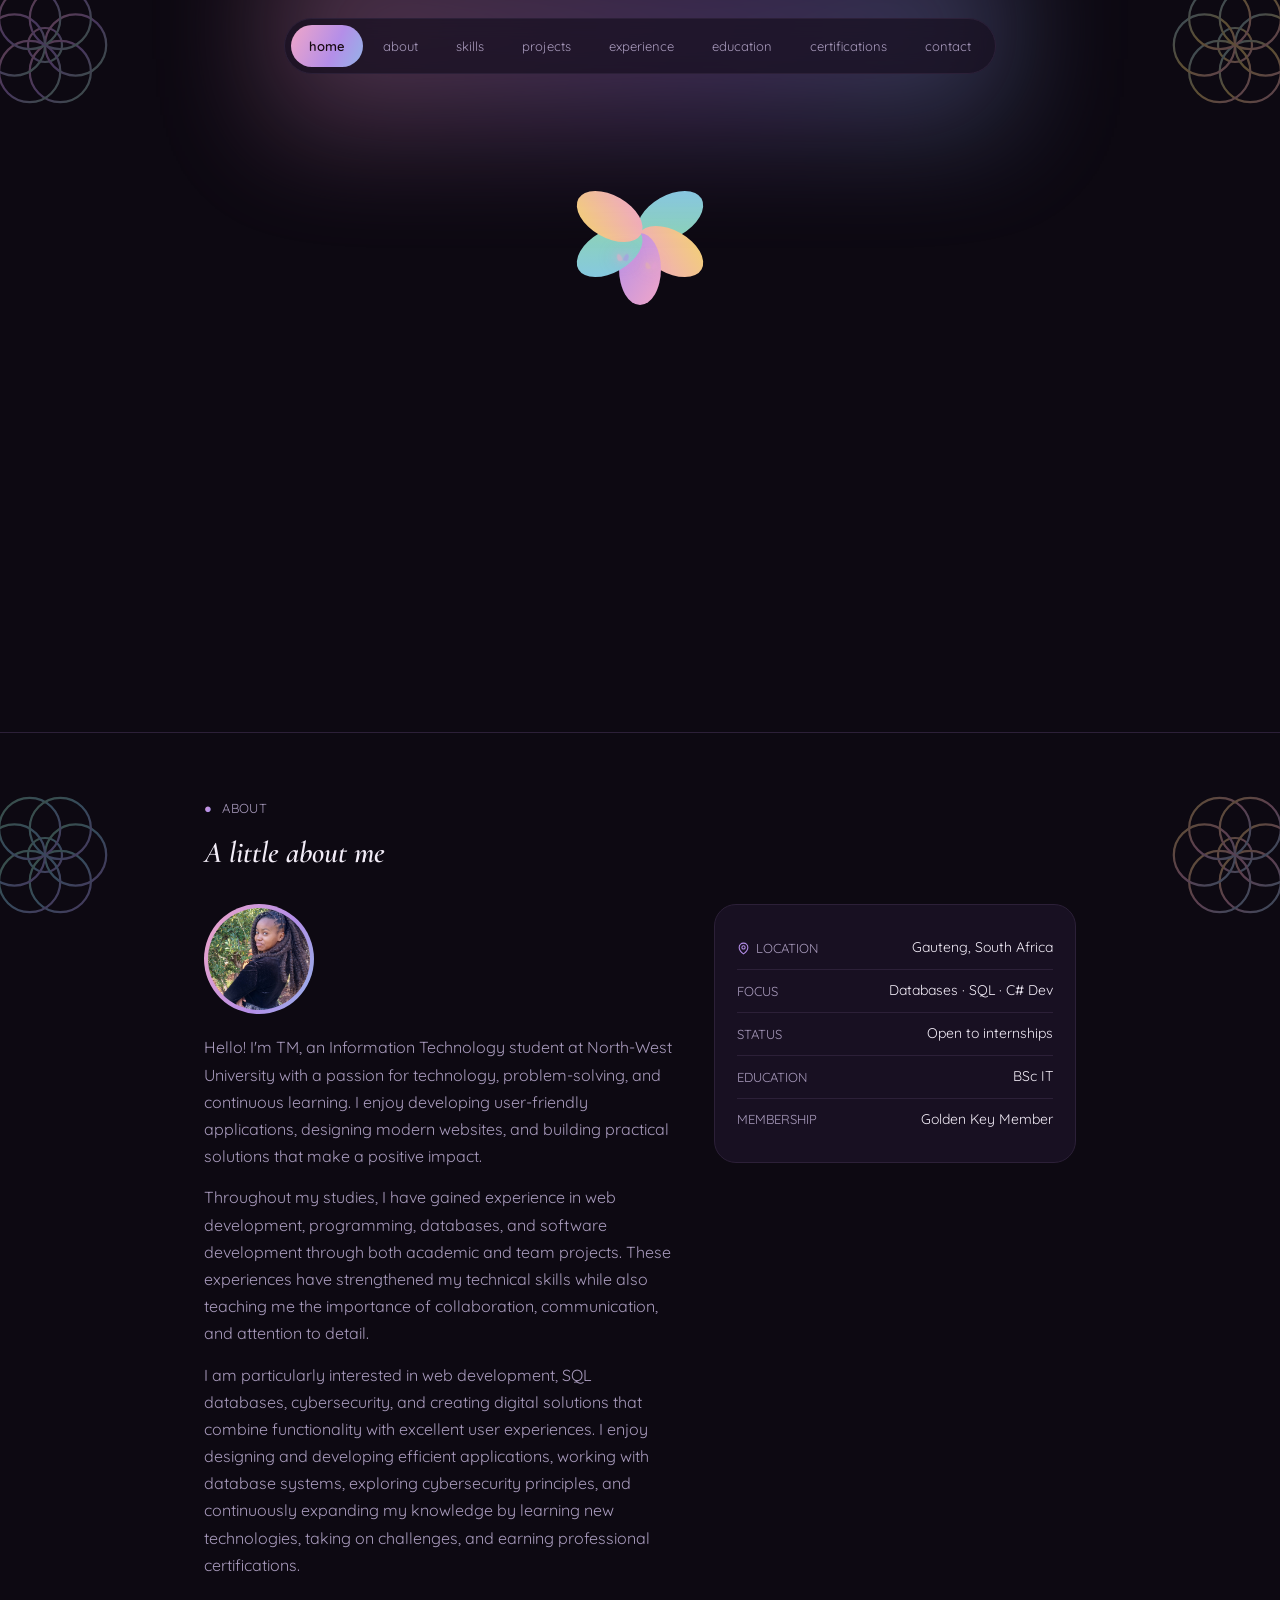
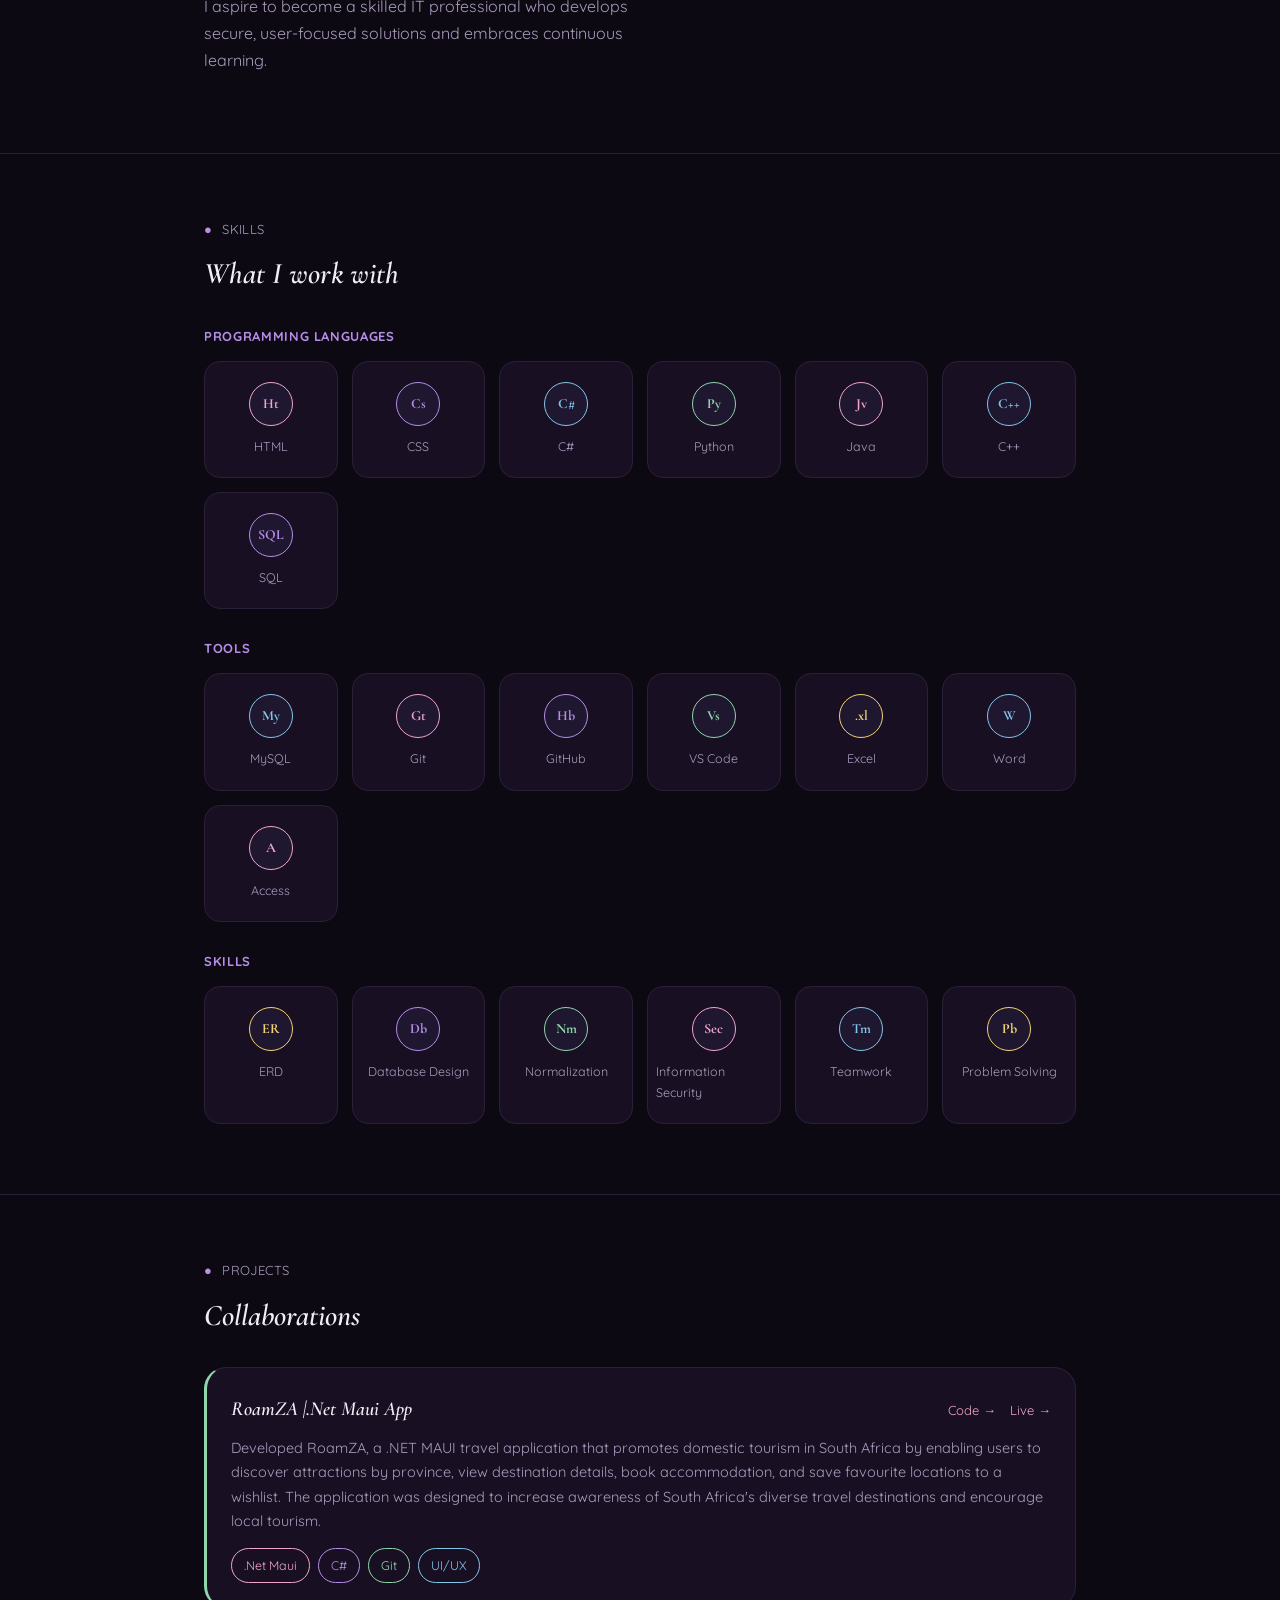
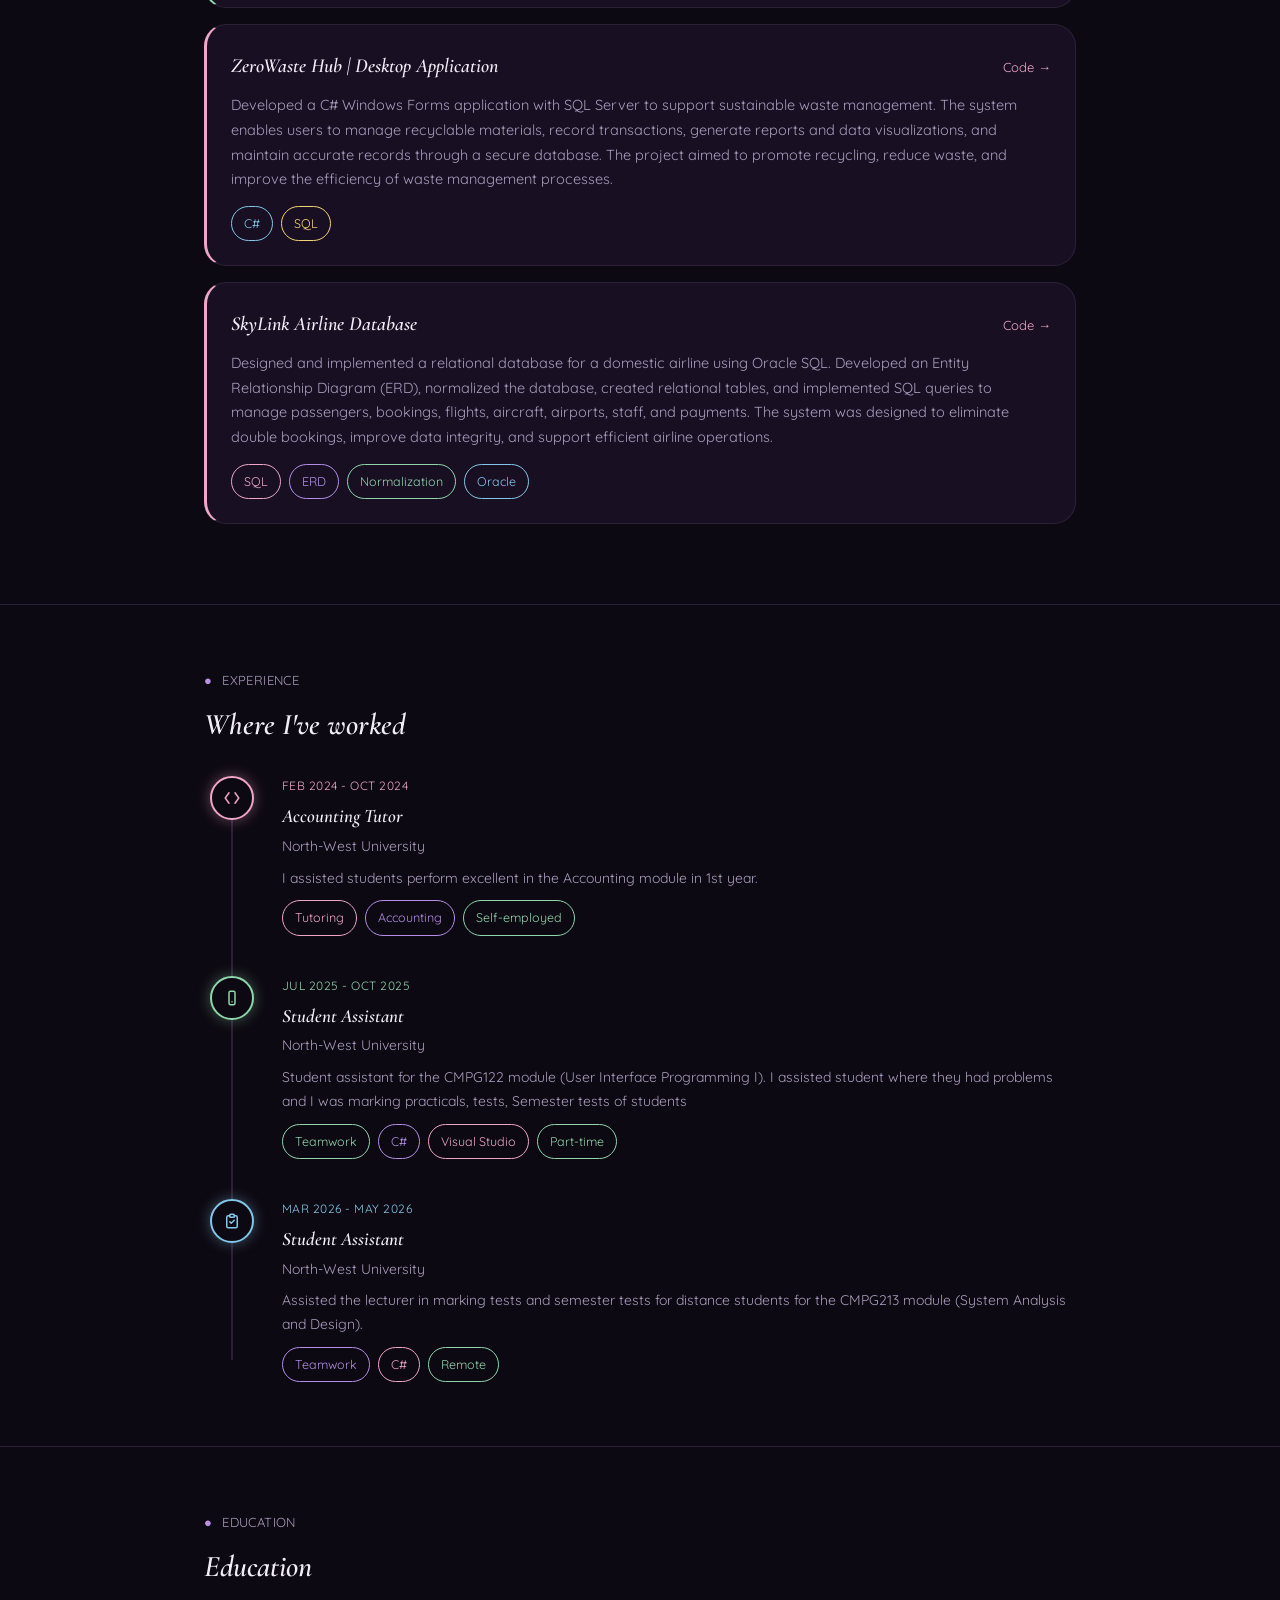
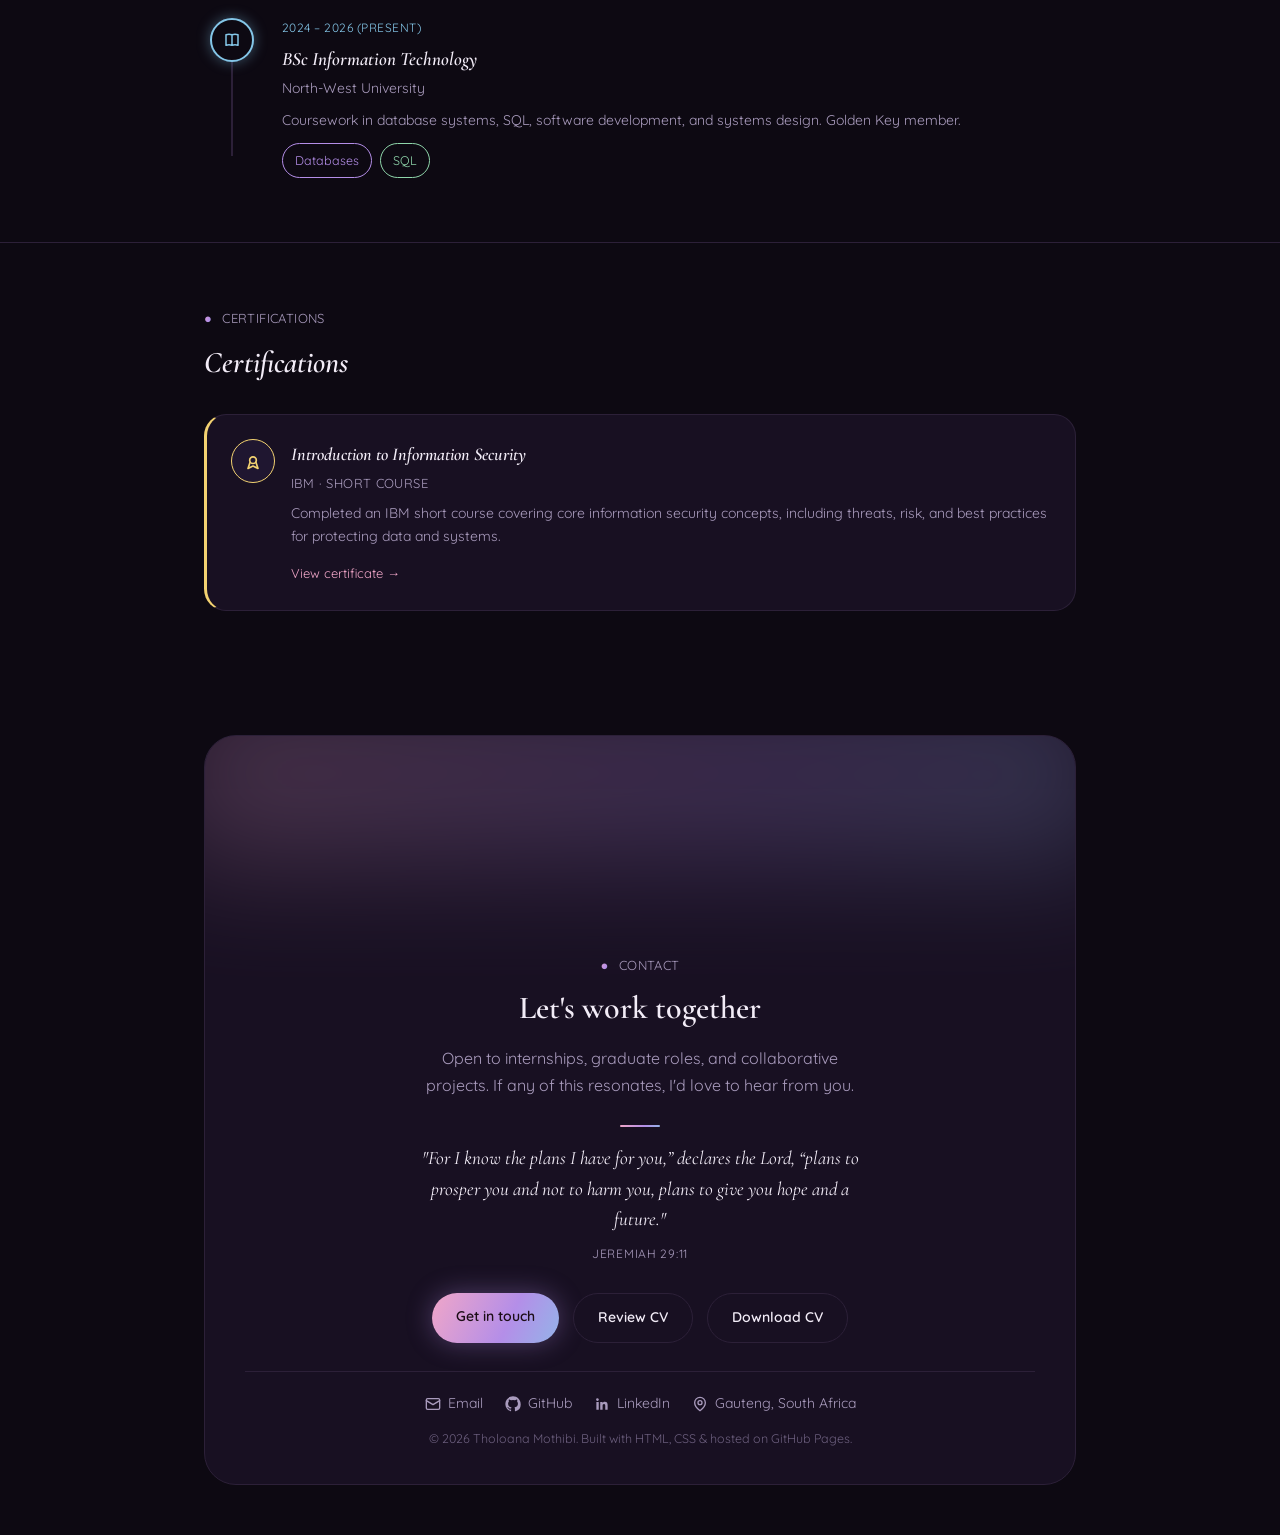
==== index.html @ 47129c96 "Update index.html" ====
<!DOCTYPE html>
<html lang="en">
<head>
<meta charset="UTF-8">
<meta name="viewport" content="width=device-width, initial-scale=1.0">
<title>Tholoana | Portfolio</title>
<meta name="description" content="Portfolio of an IT graduate with a creative, artistic touch — database systems, SQL, and software development.">
<link rel="preconnect" href="https://fonts.googleapis.com">
<link href="https://fonts.googleapis.com/css2?family=Cormorant+Garamond:ital,wght@0,500;0,600;1,500&family=Quicksand:wght@400;500;600;700&display=swap" rel="stylesheet">
<link rel="stylesheet" href="style.css">
</head>
<body>

<div id="intro-loader" aria-hidden="true">
  <div class="loader-flower" id="loader-flower">
    <div class="loader-glow"></div>
    <svg viewBox="0 0 160 160" width="260" height="260">
      <defs>
        <linearGradient id="petalGradL1" x1="0%" y1="0%" x2="100%" y2="100%"><stop offset="0%" stop-color="#f0a6c8"/><stop offset="100%" stop-color="#b48ee8"/></linearGradient>
        <linearGradient id="petalGradL2" x1="0%" y1="0%" x2="100%" y2="100%"><stop offset="0%" stop-color="#84c6e8"/><stop offset="100%" stop-color="#8fd6ab"/></linearGradient>
        <linearGradient id="petalGradL3" x1="0%" y1="0%" x2="100%" y2="100%"><stop offset="0%" stop-color="#f3d271"/><stop offset="100%" stop-color="#f0a6c8"/></linearGradient>
        <radialGradient id="centerGradL"><stop offset="0%" stop-color="#fff6e0"/><stop offset="100%" stop-color="#f3d271"/></radialGradient>
      </defs>
      <g class="petal loader-petal"><ellipse cx="80" cy="45" rx="21" ry="36" fill="url(#petalGradL1)"/></g>
      <g class="petal loader-petal" style="transform:rotate(60deg); transform-origin:80px 80px;"><ellipse cx="80" cy="45" rx="21" ry="36" fill="url(#petalGradL2)"/></g>
      <g class="petal loader-petal" style="transform:rotate(120deg); transform-origin:80px 80px;"><ellipse cx="80" cy="45" rx="21" ry="36" fill="url(#petalGradL3)"/></g>
      <g class="petal loader-petal" style="transform:rotate(180deg); transform-origin:80px 80px;"><ellipse cx="80" cy="45" rx="21" ry="36" fill="url(#petalGradL1)"/></g>
      <g class="petal loader-petal" style="transform:rotate(240deg); transform-origin:80px 80px;"><ellipse cx="80" cy="45" rx="21" ry="36" fill="url(#petalGradL2)"/></g>
      <g class="petal loader-petal" style="transform:rotate(300deg); transform-origin:80px 80px;"><ellipse cx="80" cy="45" rx="21" ry="36" fill="url(#petalGradL3)"/></g>
      <circle class="flower-center loader-center" cx="80" cy="80" r="17" fill="url(#centerGradL)"/>
    </svg>
  </div>
</div>

<div id="page-content">

<svg class="corner-flower tl" viewBox="0 0 100 100"><defs><linearGradient id="cf1" x1="0%" y1="0%" x2="100%" y2="100%"><stop offset="0%" stop-color="#f0a6c8"/><stop offset="50%" stop-color="#b48ee8"/><stop offset="100%" stop-color="#8fd6ab"/></linearGradient></defs><g fill="none" stroke="url(#cf1)" stroke-width="1.3"><circle cx="50" cy="50" r="10"/><circle cx="68" cy="50" r="18"/><circle cx="59" cy="65.6" r="18"/><circle cx="41" cy="65.6" r="18"/><circle cx="32" cy="50" r="18"/><circle cx="41" cy="34.4" r="18"/><circle cx="59" cy="34.4" r="18"/></g></svg>
<svg class="corner-flower tr" viewBox="0 0 100 100"><defs><linearGradient id="cf2" x1="0%" y1="0%" x2="100%" y2="100%"><stop offset="0%" stop-color="#84c6e8"/><stop offset="50%" stop-color="#f3d271"/><stop offset="100%" stop-color="#f0a6c8"/></linearGradient></defs><g fill="none" stroke="url(#cf2)" stroke-width="1.3"><circle cx="50" cy="50" r="10"/><circle cx="68" cy="50" r="18"/><circle cx="59" cy="65.6" r="18"/><circle cx="41" cy="65.6" r="18"/><circle cx="32" cy="50" r="18"/><circle cx="41" cy="34.4" r="18"/><circle cx="59" cy="34.4" r="18"/></g></svg>
<svg class="corner-flower bl" viewBox="0 0 100 100"><defs><linearGradient id="cf3" x1="0%" y1="0%" x2="100%" y2="100%"><stop offset="0%" stop-color="#8fd6ab"/><stop offset="50%" stop-color="#84c6e8"/><stop offset="100%" stop-color="#b48ee8"/></linearGradient></defs><g fill="none" stroke="url(#cf3)" stroke-width="1.3"><circle cx="50" cy="50" r="10"/><circle cx="68" cy="50" r="18"/><circle cx="59" cy="65.6" r="18"/><circle cx="41" cy="65.6" r="18"/><circle cx="32" cy="50" r="18"/><circle cx="41" cy="34.4" r="18"/><circle cx="59" cy="34.4" r="18"/></g></svg>
<svg class="corner-flower br" viewBox="0 0 100 100"><defs><linearGradient id="cf4" x1="0%" y1="0%" x2="100%" y2="100%"><stop offset="0%" stop-color="#f3d271"/><stop offset="50%" stop-color="#f0a6c8"/><stop offset="100%" stop-color="#84c6e8"/></linearGradient></defs><g fill="none" stroke="url(#cf4)" stroke-width="1.3"><circle cx="50" cy="50" r="10"/><circle cx="68" cy="50" r="18"/><circle cx="59" cy="65.6" r="18"/><circle cx="41" cy="65.6" r="18"/><circle cx="32" cy="50" r="18"/><circle cx="41" cy="34.4" r="18"/><circle cx="59" cy="34.4" r="18"/></g></svg>

<div class="nav-outer">
  <div class="wrap" style="position:relative;">
    <div class="nav-glow"></div>
    <nav>
      <div class="nav-pill">
        <a href="#home" class="nav-item" data-nav="home">home</a>
        <a href="#about" class="nav-item" data-nav="about">about</a>
        <a href="#skills" class="nav-item" data-nav="skills">skills</a>
        <a href="#projects" class="nav-item" data-nav="projects">projects</a>
        <a href="#experience" class="nav-item" data-nav="experience">experience</a>
        <a href="#education" class="nav-item" data-nav="education">education</a>
        <a href="#certifications" class="nav-item" data-nav="certifications">certifications</a>
        <a href="#contact" class="nav-item" data-nav="contact">contact</a>
      </div>
    </nav>
  </div>
</div>

<header class="hero" id="home">
  <div class="wrap">
    <div class="bloom-wrap" id="hero-flower">
      <div class="bloom-glow" id="hero-glow"></div>
      <svg viewBox="0 0 160 160" width="160" height="160">
        <defs>
          <linearGradient id="petalGrad1" x1="0%" y1="0%" x2="100%" y2="100%"><stop offset="0%" stop-color="#f0a6c8"/><stop offset="100%" stop-color="#b48ee8"/></linearGradient>
          <linearGradient id="petalGrad2" x1="0%" y1="0%" x2="100%" y2="100%"><stop offset="0%" stop-color="#84c6e8"/><stop offset="100%" stop-color="#8fd6ab"/></linearGradient>
          <linearGradient id="petalGrad3" x1="0%" y1="0%" x2="100%" y2="100%"><stop offset="0%" stop-color="#f3d271"/><stop offset="100%" stop-color="#f0a6c8"/></linearGradient>
          <radialGradient id="centerGrad"><stop offset="0%" stop-color="#fff6e0"/><stop offset="100%" stop-color="#f3d271"/></radialGradient>
        </defs>
        <g class="petal hero-petal"><ellipse cx="80" cy="45" rx="21" ry="36" fill="url(#petalGrad1)"/></g>
        <g class="petal hero-petal" style="transform:rotate(60deg); transform-origin:80px 80px;"><ellipse cx="80" cy="45" rx="21" ry="36" fill="url(#petalGrad2)"/></g>
        <g class="petal hero-petal" style="transform:rotate(120deg); transform-origin:80px 80px;"><ellipse cx="80" cy="45" rx="21" ry="36" fill="url(#petalGrad3)"/></g>
        <g class="petal hero-petal" style="transform:rotate(180deg); transform-origin:80px 80px;"><ellipse cx="80" cy="45" rx="21" ry="36" fill="url(#petalGrad1)"/></g>
        <g class="petal hero-petal" style="transform:rotate(240deg); transform-origin:80px 80px;"><ellipse cx="80" cy="45" rx="21" ry="36" fill="url(#petalGrad2)"/></g>
        <g class="petal hero-petal" style="transform:rotate(300deg); transform-origin:80px 80px;"><ellipse cx="80" cy="45" rx="21" ry="36" fill="url(#petalGrad3)"/></g>
        <circle class="flower-center hero-center" cx="80" cy="80" r="17" fill="url(#centerGrad)"/>
      </svg>
    </div>
    <div class="hero-text" id="hero-text">
      <h1 class="name">Tholoana Mothibi</h1>
      <div class="role"><span id="typed-role"></span><span class="type-cursor">|</span></div>
      <p class="lede">I like building things that work cleanly underneath and feel good to use on top — from well-structured databases to interfaces people enjoy. Currently open to internships and collaborative projects.</p>
      <div class="cta-row">
        <a class="btn btn-primary" href="#projects">View projects</a>
        <a class="btn btn-ghost" href="/cv.pdf">Download CV</a>
        <a class="btn btn-ghost" href="#contact">Get in touch</a>
      </div>
    </div>
  </div>
</header>

<section id="about">
  <div class="wrap">
    <div class="section-eyebrow"><span class="iri-text">●</span> about</div>
    <h2 class="section-title">A little about me</h2>
    <div class="about-grid">
      <div>
        <div class="avatar-ring">
          <div class="avatar-inner">
            
            <img src="photos/Myphoto1.jpg" alt="Tholoana" width="80" height="80">
          </div>
        </div>
        <p>Hello! I'm TM, an Information Technology student at North-West University with a passion for technology, problem-solving, and continuous learning. I enjoy developing user-friendly applications, designing modern websites, and building practical solutions that make a positive impact.</p>
        <p>Throughout my studies, I have gained experience in web development, programming, databases, and software development through both academic and team projects. These experiences have strengthened my technical skills while also teaching me the importance of collaboration, communication, and attention to detail.</p>
        <p>I am particularly interested in web development, SQL databases, cybersecurity, and creating digital solutions that combine functionality with excellent user experiences. I enjoy designing and developing efficient applications, working with database systems, exploring cybersecurity principles, and continuously expanding my knowledge by learning new technologies, taking on challenges, and earning professional certifications.</p>
        <p>I aspire to become a skilled IT professional who develops secure, user-focused solutions and embraces continuous learning.</p>
      </div>
      <div class="facts">
        <div><span class="k"><svg class="fact-icon" viewBox="0 0 24 24" fill="none" stroke="currentColor" stroke-width="2" stroke-linecap="round" stroke-linejoin="round"><path d="M20 10c0 6-8 12-8 12s-8-6-8-12a8 8 0 0 1 16 0Z"/><circle cx="12" cy="10" r="3"/></svg>LOCATION</span><span>Gauteng, South Africa</span></div>
        <div><span class="k">FOCUS</span><span>Databases · SQL · C# Dev</span></div>
        <div><span class="k">STATUS</span><span>Open to internships</span></div>
        <div><span class="k">EDUCATION</span><span>BSc IT</span></div>
        <div><span class="k">MEMBERSHIP</span><span>Golden Key Member</span></div>
      </div>
    </div>
  </div>
</section>

<section id="skills">
  <div class="wrap">
    <div class="section-eyebrow"><span class="iri-text">●</span> skills</div>
    <h2 class="section-title">What I work with</h2>

    <h3 class="skills-subtitle">Programming Languages</h3>
    <div class="skills-grid">
      <div class="skill-chip"><div class="skill-icon c1">Ht</div><span>HTML</span></div>
      <div class="skill-chip"><div class="skill-icon c2">Cs</div><span>CSS</span></div>
      <div class="skill-chip"><div class="skill-icon c4">C#</div><span>C#</span></div>
      <div class="skill-chip"><div class="skill-icon c3">Py</div><span>Python</span></div>
      <div class="skill-chip"><div class="skill-icon c1">Jv</div><span>Java</span></div>
      <div class="skill-chip"><div class="skill-icon c4">C++</div><span>C++</span></div>
      <div class="skill-chip"><div class="skill-icon c2">SQL</div><span>SQL</span></div>
    </div>

    <h3 class="skills-subtitle">Tools</h3>
    <div class="skills-grid">
      <div class="skill-chip"><div class="skill-icon c4">My</div><span>MySQL</span></div>
      <div class="skill-chip"><div class="skill-icon c1">Gt</div><span>Git</span></div>
      <div class="skill-chip"><div class="skill-icon c2">Hb</div><span>GitHub</span></div>
      <div class="skill-chip"><div class="skill-icon c3">Vs</div><span>VS Code</span></div>
      <div class="skill-chip"><div class="skill-icon c5">.xl</div><span>Excel</span></div>
      <div class="skill-chip"><div class="skill-icon c4">W</div><span>Word</span></div>
      <div class="skill-chip"><div class="skill-icon c1">A</div><span>Access</span></div>
    </div>

    <h3 class="skills-subtitle">Skills</h3>
    <div class="skills-grid">
      <div class="skill-chip"><div class="skill-icon c5">ER</div><span>ERD</span></div>
      <div class="skill-chip"><div class="skill-icon c2">Db</div><span>Database Design</span></div>
      <div class="skill-chip"><div class="skill-icon c3">Nm</div><span>Normalization</span></div>
      <div class="skill-chip"><div class="skill-icon c1">Sec</div><span>Information Security</span></div>
      <div class="skill-chip"><div class="skill-icon c4">Tm</div><span>Teamwork</span></div>
      <div class="skill-chip"><div class="skill-icon c5">Pb</div><span>Problem Solving</span></div>
    </div>
  </div>
</section>

<section id="projects">
  <div class="wrap">
    <div class="section-eyebrow"><span class="iri-text">●</span> projects</div>
    <h2 class="section-title">Collaborations</h2>

    <div class="project">
      <div class="project-head">
        <h3>RoamZA |.Net Maui App</h3>
        <div class="project-links">
          <a href="https://github.com/Thullyy/roam-za-app" target="_blank">Code →</a>
          <a href="#" target="_blank">Live →</a>
        </div>
      </div>
      <p>Developed RoamZA, a .NET MAUI travel application that promotes domestic tourism in South Africa by enabling users to discover attractions by province, view destination details, book accommodation, and save favourite locations to a wishlist. The application was designed to increase awareness of South Africa's diverse travel destinations and encourage local tourism.</p>
      <div class="tag-row">
        <span class="tag c1">.Net Maui</span><span class="tag c2">C#</span><span class="tag c3">Git</span><span class="tag c4">UI/UX</span>
      </div>
    </div>

    <div class="project">
      <div class="project-head">
        <h3>ZeroWaste Hub | Desktop Application</h3>
        <div class="project-links">
          <a href="https://github.com/Thullyy/zero-waste-hub" target="_blank">Code →</a>
        </div>
      </div>
      <p>Developed a C# Windows Forms application with SQL Server to support sustainable waste management. The system enables users to manage recyclable materials, record transactions, generate reports and data visualizations, and maintain accurate records through a secure database. The project aimed to promote recycling, reduce waste, and improve the efficiency of waste management processes.</p>
      <div class="tag-row">
        <span class="tag c4">C#</span><span class="tag c5">SQL</span>
      </div>
    </div>

    <div class="project">
      <div class="project-head">
        <h3>SkyLink Airline Database</h3>
        <div class="project-links">
          <a href="https://github.com/Thullyy/skylink-airline" target="_blank">Code →</a>
        </div>
      </div>
      <p>Designed and implemented a relational database for a domestic airline using Oracle SQL. Developed an Entity Relationship Diagram (ERD), normalized the database, created relational tables, and implemented SQL queries to manage passengers, bookings, flights, aircraft, airports, staff, and payments. The system was designed to eliminate double bookings, improve data integrity, and support efficient airline operations.</p>
      <div class="tag-row">
        <span class="tag c1">SQL</span><span class="tag c2">ERD</span><span class="tag c3">Normalization</span><span class="tag c4">Oracle</span>
      </div>
    </div>
  </div>
</section>

<section id="experience">
  <div class="wrap">
    <div class="section-eyebrow"><span class="iri-text">●</span> experience</div>
    <h2 class="section-title">Where I've worked</h2>
    <div class="timeline" id="timeline-experience">
      <div class="timeline-track"><div class="timeline-fill"></div></div>

      <div class="timeline-entry">
        <div class="timeline-node c1"><svg viewBox="0 0 24 24" fill="none" stroke="currentColor" stroke-width="2" stroke-linecap="round"><path d="M8 5 3 12l5 7M16 5l5 7-5 7"/></svg></div>
        <div class="timeline-content">
          <div class="timeline-when">Feb 2024 - Oct 2024</div>
          <h3>Accounting Tutor</h3>
          <div class="timeline-org">North-West University</div>
          <p>I assisted students perform excellent in the Accounting module in 1st year.</p>
          <div class="tag-row"><span class="tag c1">Tutoring</span><span class="tag c2">Accounting</span><span class="tag c3">Self-employed</span></div>
        </div>
      </div>

      <div class="timeline-entry">
        <div class="timeline-node c3"><svg viewBox="0 0 24 24" fill="none" stroke="currentColor" stroke-width="2" stroke-linecap="round"><rect x="8" y="3" width="8" height="18" rx="2"/><path d="M12 17h.01"/></svg></div>
        <div class="timeline-content">
          <div class="timeline-when c3">Jul 2025 - Oct 2025</div>
          <h3>Student Assistant</h3>
          <div class="timeline-org">North-West University</div>
          <p>Student assistant for the CMPG122 module (User Interface Programming I). I assisted student where they had problems and I was marking practicals, tests, Semester tests of students</p>
          <div class="tag-row"><span class="tag c3">Teamwork</span><span class="tag c2">C#</span><span class="tag c1">Visual Studio</span><span class="tag c3">Part-time</span></div>
        </div>
      </div>

      <div class="timeline-entry">
        <div class="timeline-node c2"><svg viewBox="0 0 24 24" fill="none" stroke="currentColor" stroke-width="2" stroke-linecap="round" stroke-linejoin="round"><path d="M9 5H7a2 2 0 0 0-2 2v12a2 2 0 0 0 2 2h10a2 2 0 0 0 2-2V7a2 2 0 0 0-2-2h-2"/><rect x="9" y="3" width="6" height="4" rx="1"/><path d="M9 13l2 2 4-4"/></svg></div>
        <div class="timeline-content">
          <div class="timeline-when c2">Mar 2026 - May 2026</div>
          <h3>Student Assistant</h3>
          <div class="timeline-org">North-West University</div>
          <p>Assisted the lecturer in marking tests and semester tests for distance students for the CMPG213 module (System Analysis and Design).</p>
          <div class="tag-row"><span class="tag c2">Teamwork</span><span class="tag c1">C#</span><span class="tag c3">Remote</span></div>
        </div>
      </div>

    </div>
  </div>
</section>

<section id="education">
  <div class="wrap">
    <div class="section-eyebrow"><span class="iri-text">●</span> education</div>
    <h2 class="section-title">Education</h2>
    <div class="timeline" id="timeline-education">
      <div class="timeline-track"><div class="timeline-fill"></div></div>

      <div class="timeline-entry">
        <div class="timeline-node c2"><svg viewBox="0 0 24 24" fill="none" stroke="currentColor" stroke-width="2" stroke-linecap="round" stroke-linejoin="round"><path d="M4 5c3-1 5-1 8 0v14c-3-1-5-1-8 0V5zM20 5c-3-1-5-1-8 0v14c3-1 5-1 8 0V5z"/></svg></div>
        <div class="timeline-content">
          <div class="timeline-when c2">2024 – 2026 (present)</div>
          <h3>BSc Information Technology</h3>
          <div class="timeline-org">North-West University</div>
          <p>Coursework in database systems, SQL, software development, and systems design. Golden Key member.</p>
          <div class="tag-row"><span class="tag c2">Databases</span><span class="tag c3">SQL</span></div>
        </div>
      </div>
    </div>
  </div>
</section>

<section id="certifications">
  <div class="wrap">
    <div class="section-eyebrow"><span class="iri-text">●</span> certifications</div>
    <h2 class="section-title">Certifications</h2>
    <div class="cert-grid">
      <div class="cert-card">
        <div class="cert-icon c1">
          <svg viewBox="0 0 24 24" fill="none" stroke="currentColor" stroke-width="2" stroke-linecap="round" stroke-linejoin="round"><path d="M12 15a4 4 0 1 0 0-8 4 4 0 0 0 0 8Z"/><path d="M8.5 13.5 6 21l6-3 6 3-2.5-7.5"/></svg>
        </div>
        <div class="cert-content">
          <h3>Introduction to Information Security</h3>
          <div class="cert-issuer">IBM · Short Course</div>
          <p>Completed an IBM short course covering core information security concepts, including threats, risk, and best practices for protecting data and systems.</p>
          <a class="cert-link" href="Certificate/IBMDesign.pdf" target="_blank">View certificate →</a>
        </div>
      </div>
    </div>
  </div>
</section>

<footer id="contact">
  <div class="wrap">
    <div class="contact-card">
      <div class="contact-glow"></div>
      <div class="section-eyebrow"><span class="iri-text">●</span> contact</div>
      <h2>Let's work together</h2>
      <p class="lede2">Open to internships, graduate roles, and collaborative projects. If any of this resonates, I'd love to hear from you.</p>
      <div class="quote-block">
        <div class="quote-divider"></div>
        <p class="quote-text">"For I know the plans I have for you,” declares the Lord, “plans to prosper you and not to harm you, plans to give you hope and a future."</p>
        <div class="quote-ref">Jeremiah 29:11</div>
      </div>
      <div class="contact-actions">
        <a class="btn btn-primary" href="mailto:tmothibi796@gmail.com">Get in touch</a>
        <a class="btn btn-ghost" href="/cv.pdf" target="_blank">Review CV</a>
        <a class="btn btn-ghost" href="/cv.pdf" download>Download CV</a>
      </div>
      <hr class="contact-divider">
      <div class="social-row">
        <a href="mailto:tmothibi796@gmail.com"><svg viewBox="0 0 24 24" fill="none" stroke="currentColor" stroke-width="2" stroke-linecap="round" stroke-linejoin="round"><rect x="2" y="4" width="20" height="16" rx="2"/><path d="m2 7 10 6 10-6"/></svg>Email</a>
        <a href="https://github.com/Thullyy" target="_blank"><svg viewBox="0 0 24 24" fill="currentColor"><path d="M12 .5C5.65.5.5 5.65.5 12c0 5.08 3.29 9.39 7.86 10.91.58.1.79-.25.79-.56 0-.28-.01-1.02-.02-2-3.2.7-3.88-1.54-3.88-1.54-.52-1.33-1.28-1.69-1.28-1.69-1.05-.72.08-.7.08-.7 1.16.08 1.77 1.19 1.77 1.19 1.03 1.77 2.7 1.26 3.36.96.1-.75.4-1.26.73-1.55-2.56-.29-5.26-1.28-5.26-5.7 0-1.26.45-2.29 1.19-3.09-.12-.29-.52-1.47.11-3.06 0 0 .97-.31 3.18 1.18a11 11 0 0 1 5.79 0c2.2-1.49 3.17-1.18 3.17-1.18.63 1.59.23 2.77.11 3.06.74.8 1.19 1.83 1.19 3.09 0 4.43-2.7 5.41-5.28 5.69.42.36.78 1.08.78 2.17 0 1.57-.01 2.83-.01 3.22 0 .31.21.67.8.56A10.52 10.52 0 0 0 23.5 12C23.5 5.65 18.35.5 12 .5Z"/></svg>GitHub</a>
        <a href="https://www.linkedin.com/in/tholoana-mothibi/?lipi=urn%3Ali%3Apage%3Ad_flagship3_feed%3B6R2iVHlSTsmIU7Vx6KOZVw%3D%3D" target="_blank"><svg viewBox="0 0 24 24" fill="currentColor"><path d="M20.45 20.45h-3.56v-5.57c0-1.33-.02-3.04-1.85-3.04-1.85 0-2.14 1.45-2.14 2.94v5.67H9.34V9h3.42v1.56h.05c.48-.9 1.64-1.85 3.38-1.85 3.6 0 4.27 2.37 4.27 5.46v6.28ZM5.34 7.43a2.07 2.07 0 1 1 0-4.13 2.07 2.07 0 0 1 0 4.13ZM7.12 20.45H3.56V9h3.56v11.45Z"/></svg>LinkedIn</a>
        <a href="#about"><svg viewBox="0 0 24 24" fill="none" stroke="currentColor" stroke-width="2" stroke-linecap="round" stroke-linejoin="round"><path d="M20 10c0 6-8 12-8 12s-8-6-8-12a8 8 0 0 1 16 0Z"/><circle cx="12" cy="10" r="3"/></svg>Gauteng, South Africa</a>
      </div>
      <div class="copy">&copy; 2026 Tholoana Mothibi. Built with HTML, CSS &amp; hosted on GitHub Pages.</div>
    </div>
  </div>
</footer>

</div>

<script src="script.js"></script>

</body>
</html>
---- style.css ----
:root{
    --bg:#0d0912;
    --surface:#181022;
    --surface-2:#1f1630;
    --border:#2c2038;
    --text:#f2ecf7;
    --text-dim:#a99bbd;
    --pink:#f0a6c8;
    --violet:#b48ee8;
    --green:#8fd6ab;
    --blue:#84c6e8;
    --yellow:#f3d271;
    --radius:22px;
    --iri: linear-gradient(115deg,#f0a6c8,#b48ee8,#84c6e8,#8fd6ab,#f3d271,#f0a6c8);
  }
  *{box-sizing:border-box; margin:0; padding:0;}
  html{scroll-behavior:smooth;}
  body{
    background:var(--bg);
    color:var(--text);
    font-family:'Quicksand', sans-serif;
    line-height:1.7;
    overflow-x:hidden;
  }
  h1,h2,h3{font-family:'Cormorant Garamond', serif; font-weight:600;}
  a{color:inherit; text-decoration:none;}
  .wrap{max-width:920px; margin:0 auto; padding:0 24px;}

  @keyframes iri-shift{0%{background-position:0% 50%} 100%{background-position:300% 50%}}
  .iri-text{
    background:var(--iri); background-size:300% 300%;
    -webkit-background-clip:text; background-clip:text; color:transparent;
    animation:iri-shift 7s linear infinite;
  }

  /* intro loader */
  #intro-loader{
    position:fixed; inset:0; background:var(--bg); z-index:99999;
    display:flex; align-items:center; justify-content:center;
    transition:opacity .5s ease;
  }
  .loader-flower{position:relative; width:260px; height:260px;}
  .loader-glow{
    position:absolute; inset:-40px; border-radius:50%;
    background:var(--iri); background-size:300% 300%;
    filter:blur(40px); opacity:0; animation:glowIn 1.3s ease .2s forwards, iri-shift 6s linear infinite;
  }
  #page-content{opacity:0; transition:opacity .6s ease;}

  /* corner outline flowers */
  .corner-flower{width:170px; height:170px; opacity:.35; pointer-events:none; z-index:0; animation:spin-slow 90s linear infinite; transition:opacity .7s ease;}
  .corner-flower.tl{position:fixed; top:-40px; left:-40px;}
  .corner-flower.tr{position:fixed; top:-40px; right:-40px; animation-direction:reverse;}
  .corner-flower.bl{position:absolute; bottom:-40px; left:-40px; animation-direction:reverse;}
  .corner-flower.br{position:absolute; bottom:-40px; right:-40px;}
  @keyframes spin-slow{to{transform:rotate(360deg);}}

  @keyframes glowIn{to{opacity:.55;}}
  .petal{transform-origin:80px 80px; transform:scale(0);}
  .petal.play{animation:bloom 1.1s cubic-bezier(.34,1.56,.64,1) forwards;}
  .petal:nth-child(1).play{animation-delay:.05s;}
  .petal:nth-child(2).play{animation-delay:.15s;}
  .petal:nth-child(3).play{animation-delay:.25s;}
  .petal:nth-child(4).play{animation-delay:.35s;}
  .petal:nth-child(5).play{animation-delay:.45s;}
  .petal:nth-child(6).play{animation-delay:.55s;}
  .flower-center{transform:scale(0);}
  .flower-center.play{animation:bloom .6s ease .7s forwards;}
  @keyframes bloom{to{transform:scale(1);}}

  /* nav */
  .nav-outer{position:sticky; top:0; z-index:50; padding:18px 0 0;}
  .nav-glow{
    position:absolute; top:-90px; left:10%; width:80%; height:200px;
    background:var(--iri); background-size:300% 300%;
    filter:blur(60px) saturate(1.3); opacity:.28;
    animation:iri-shift 9s linear infinite; pointer-events:none; z-index:-1;
  }
  nav{display:flex; justify-content:center;}
  .nav-pill{
    display:inline-flex; gap:2px; align-items:center;
    background:rgba(24,16,34,0.75); backdrop-filter:blur(10px);
    border:1px solid var(--border); border-radius:999px; padding:6px;
  }
  .nav-item{padding:10px 18px; border-radius:999px; font-size:13px; color:var(--text-dim); transition:all .25s ease;}
  .nav-item:hover{color:var(--text);}
  .nav-item.active{
    background:var(--iri); background-size:300% 300%; animation:iri-shift 7s linear infinite;
    color:#180a12; font-weight:600;
  }

  /* hero */
  header.hero{padding:80px 0 70px; text-align:center; position:relative;}
  .bloom-wrap{width:160px; height:160px; margin:0 auto 20px; position:relative;}
  .bloom-glow{
    position:absolute; inset:-30px; border-radius:50%;
    background:var(--iri); background-size:300% 300%;
    filter:blur(30px); opacity:0; animation:iri-shift 6s linear infinite;
  }
  .bloom-glow.play{animation:glowIn 1.5s ease .3s forwards, iri-shift 6s linear infinite;}

  .hero-text{opacity:0;}
  .hero-text.reveal{animation:fadeUp .8s ease forwards;}
  @keyframes fadeUp{from{opacity:0; transform:translateY(14px);} to{opacity:1; transform:translateY(0);}}
  h1.name{font-size:clamp(38px,7vw,58px); font-style:italic; margin-bottom:12px;}
  .role{font-size:19px; color:var(--text-dim); margin-bottom:22px; min-height:28px; font-weight:600;}
  .role .type-cursor{color:var(--pink); animation:blink 1s step-end infinite;}
  @keyframes blink{50%{opacity:0;}}
  .lede{max-width:520px; color:var(--text-dim); margin:0 auto 32px;}
  .cta-row{display:flex; gap:14px; justify-content:center; flex-wrap:wrap;}
  .btn{padding:12px 24px; border-radius:999px; font-size:14px; font-weight:600; border:1px solid var(--border); transition:all .2s ease;}
  .btn-primary{
    background:var(--iri); background-size:300% 300%; animation:iri-shift 6s linear infinite;
    color:#1c0d16; border:none; box-shadow:0 0 26px rgba(180,142,232,0.35);
  }
  .btn-primary:hover{transform:translateY(-2px); box-shadow:0 10px 30px rgba(180,142,232,0.5);}
  .btn-ghost{background:var(--surface);}
  .btn-ghost:hover{border-color:var(--violet); color:var(--violet); transform:translateY(-2px);}

  section{padding:64px 0; border-top:1px solid var(--border); position:relative; z-index:1;}
  .section-eyebrow{display:flex; align-items:center; gap:10px; color:var(--text-dim); font-size:13px; margin-bottom:8px; letter-spacing:.03em; text-transform:uppercase;}
  h2.section-title{font-size:30px; font-style:italic; margin-bottom:26px;}

  /* about */
  .about-grid{display:grid; grid-template-columns:1.3fr 1fr; gap:40px; align-items:start;}
  .avatar-ring{
    width:110px; height:110px; border-radius:50%; padding:4px; margin-bottom:20px;
    background:var(--iri); background-size:300% 300%; animation:iri-shift 6s linear infinite;
  }
  .avatar-ring .avatar-inner{width:100%; height:100%; border-radius:50%; background:var(--surface); display:flex; align-items:center; justify-content:center; overflow:hidden;}
  .avatar-ring img{width:100%; height:100%; object-fit:cover; display:block;}
  .about-grid p{color:var(--text-dim); margin-bottom:14px;}
  .facts{background:var(--surface); border:1px solid var(--border); border-radius:var(--radius); padding:22px;}
  .facts div{display:flex; justify-content:space-between; padding:9px 0; border-bottom:1px solid var(--border); font-size:14px;}
  .facts div:last-child{border-bottom:none;}
  .facts .k{color:var(--text-dim); font-size:13px;}

  /* skills - flat bubble grid */
  .skills-subtitle{
    font-family:'Quicksand', sans-serif; font-size:13px; font-weight:700; letter-spacing:.05em;
    text-transform:uppercase; color:var(--violet); margin:28px 0 14px;
  }
  .skills-subtitle:first-of-type{margin-top:0;}
  .skills-grid{display:grid; grid-template-columns:repeat(auto-fill,minmax(120px,1fr)); gap:14px; margin-bottom:6px;}
  .skill-chip{
    background:var(--surface); border:1px solid var(--border); border-radius:16px;
    padding:20px 8px; display:flex; flex-direction:column; align-items:center; gap:10px;
    transition:transform .2s ease, border-color .2s ease;
  }
  .skill-chip:hover{transform:translateY(-3px);}
  .skill-icon{
    width:44px; height:44px; border-radius:50%; display:flex; align-items:center; justify-content:center;
    font-family:'Cormorant Garamond',serif; font-weight:700; font-size:14px;
    background:var(--surface-2); border:1.5px solid;
  }
  .skill-icon.c1{border-color:var(--pink); color:var(--pink);}
  .skill-icon.c2{border-color:var(--violet); color:var(--violet);}
  .skill-icon.c3{border-color:var(--green); color:var(--green);}
  .skill-icon.c4{border-color:var(--blue); color:var(--blue);}
  .skill-icon.c5{border-color:var(--yellow); color:var(--yellow);}
  .skill-chip span{font-size:12.5px; color:var(--text-dim);}
  .skill-chip:hover .skill-icon.c1{border-color:var(--pink); box-shadow:0 0 12px rgba(240,166,200,.5);}
  .skill-chip:hover .skill-icon.c2{box-shadow:0 0 12px rgba(180,142,232,.5);}
  .skill-chip:hover .skill-icon.c3{box-shadow:0 0 12px rgba(143,214,171,.5);}
  .skill-chip:hover .skill-icon.c4{box-shadow:0 0 12px rgba(132,198,232,.5);}
  .skill-chip:hover .skill-icon.c5{box-shadow:0 0 12px rgba(243,210,113,.5);}

  /* projects */
  .project{background:var(--surface); border:1px solid var(--border); border-radius:var(--radius); padding:24px; margin-bottom:16px; border-left:3px solid var(--pink); transition:transform .2s ease;}
  .project:nth-child(2){border-left-color:var(--violet);}
  .project:nth-child(3){border-left-color:var(--green);}
  .project:hover{transform:translateX(4px);}
  .project-head{display:flex; justify-content:space-between; align-items:baseline; gap:12px; flex-wrap:wrap;}
  .project h3{font-size:20px; font-style:italic;}
  .project-links{display:flex; gap:14px; font-size:13px;}
  .project-links a{color:var(--pink);}
  .project-links a:hover{text-decoration:underline;}
  .project p{color:var(--text-dim); margin:10px 0 14px; font-size:14.5px;}
  .tag-row{display:flex; flex-wrap:wrap; gap:8px;}
  .tag{font-size:12.5px; padding:6px 12px; border-radius:999px; border:1px solid var(--border); color:var(--text);}
  .tag.c1{border-color:var(--pink); color:var(--pink);}
  .tag.c2{border-color:var(--violet); color:var(--violet);}
  .tag.c3{border-color:var(--green); color:var(--green);}
  .tag.c4{border-color:var(--blue); color:var(--blue);}
  .tag.c5{border-color:var(--yellow); color:var(--yellow);}

  /* education / experience timeline */
  .timeline{position:relative;}
  .timeline-track{position:absolute; left:27px; top:22px; bottom:22px; width:2px; background:var(--border); z-index:0;}
  .timeline-fill{position:absolute; top:0; left:0; width:100%; height:0%; background:var(--iri); background-size:300% 300%; animation:iri-shift 8s linear infinite;}
  .timeline-entry{display:grid; grid-template-columns:56px 1fr; gap:22px; margin-bottom:40px; position:relative; z-index:1;}
  .timeline-entry:last-child{margin-bottom:0;}
  .timeline-node{
    width:44px; height:44px; border-radius:50%; background:var(--bg); border:2px solid var(--pink);
    display:flex; align-items:center; justify-content:center; justify-self:center;
    color:var(--pink); box-shadow:0 0 14px rgba(240,166,200,.4);
  }
  .timeline-node.c2{border-color:var(--blue); color:var(--blue); box-shadow:0 0 14px rgba(132,198,232,.4);}
  .timeline-node.c3{border-color:var(--green); color:var(--green); box-shadow:0 0 14px rgba(143,214,171,.4);}
  .timeline-node svg{width:18px; height:18px;}
  .timeline-when{font-size:12px; letter-spacing:.04em; text-transform:uppercase; color:var(--pink); margin-bottom:4px;}
  .timeline-when.c2{color:var(--blue);}
  .timeline-when.c3{color:var(--green);}
  .timeline-content h3{font-size:19px; font-style:italic; margin-bottom:2px;}
  .timeline-org{font-size:14px; color:var(--text-dim); margin-bottom:8px;}
  .timeline-content p{color:var(--text-dim); font-size:14px; margin-bottom:10px;}

  /* certifications */
  .cert-grid{display:grid; grid-template-columns:repeat(auto-fit,minmax(280px,1fr)); gap:18px;}
  .cert-card{
    background:var(--surface); border:1px solid var(--border); border-radius:var(--radius);
    padding:24px; display:flex; gap:16px; align-items:flex-start; border-left:3px solid var(--yellow);
    transition:transform .2s ease;
  }
  .cert-card:hover{transform:translateY(-3px);}
  .cert-icon{
    flex:0 0 auto; width:44px; height:44px; border-radius:50%; display:flex; align-items:center; justify-content:center;
    background:var(--surface-2); border:1.5px solid;
  }
  .cert-icon svg{width:20px; height:20px;}
  .cert-icon.c1{border-color:var(--yellow); color:var(--yellow);}
  .cert-content h3{font-size:18px; font-style:italic; margin-bottom:2px;}
  .cert-issuer{font-size:13px; color:var(--text-dim); margin-bottom:8px; text-transform:uppercase; letter-spacing:.03em;}
  .cert-content p{color:var(--text-dim); font-size:14px; margin-bottom:10px;}
  .cert-link{font-size:13px; color:var(--pink);}
  .cert-link:hover{text-decoration:underline;}

  /* contact card */
  footer{padding:60px 0 50px;}
  .contact-card{
    position:relative; overflow:hidden; text-align:center;
    background:var(--surface); border:1px solid var(--border); border-radius:32px; padding:38px 40px 34px;
  }
  .contact-glow{
    position:absolute; top:-90px; left:50%; transform:translateX(-50%); width:120%; height:180px;
    background:var(--iri); background-size:300% 300%; filter:blur(60px); opacity:.22;
    animation:iri-shift 10s linear infinite; pointer-events:none;
  }
  .contact-card > *{position:relative; z-index:1;}
  .contact-card .section-eyebrow{justify-content:center; margin-bottom:4px;}
  .contact-card h2{font-size:32px; margin-bottom:10px;}
  .contact-card p.lede2{color:var(--text-dim); max-width:460px; margin:0 auto 26px;}
  .quote-block{max-width:440px; margin:0 auto 28px;}
  .quote-divider{width:40px; height:2px; border-radius:2px; margin:0 auto 16px; background:var(--iri); background-size:300% 300%; animation:iri-shift 6s linear infinite;}
  .quote-text{font-family:'Cormorant Garamond',serif; font-style:italic; font-size:19px; line-height:1.6; margin-bottom:10px;}
  .quote-ref{font-size:12px; letter-spacing:.06em; text-transform:uppercase; color:var(--text-dim);}
  .contact-actions{display:flex; gap:14px; justify-content:center; flex-wrap:wrap; margin-bottom:28px;}
  .contact-divider{border:none; border-top:1px solid var(--border); margin:0 0 20px;}
  .social-row{display:flex; justify-content:center; gap:22px; margin-bottom:12px; font-size:14px; flex-wrap:wrap;}
  .social-row a{display:inline-flex; align-items:center; gap:7px; color:var(--text-dim); border-bottom:1px solid transparent;}
  .social-row a:hover{color:var(--violet); border-color:var(--violet);}
  .social-row a svg{width:16px; height:16px; flex:0 0 auto;}
  .facts .k{display:inline-flex; align-items:center; gap:6px;}
  .fact-icon{width:13px; height:13px; flex:0 0 auto; color:var(--violet);}
  .copy{color:#6b5e7d; font-size:12.5px;}

  .butterfly{position:fixed; pointer-events:none; z-index:9999; will-change:transform,opacity;}

  @media(max-width:720px){
    .about-grid{grid-template-columns:1fr;}
    .nav-pill{flex-wrap:wrap; justify-content:center; max-width:92vw;}
    .corner-flower{width:110px; height:110px; opacity:.22;}
  }
  @media (prefers-reduced-motion: reduce){
    *{animation:none !important; transition:none !important;}
    .petal, .flower-center, .hero-text, .bloom-glow{opacity:1; transform:none;}
    #intro-loader{display:none;}
    #page-content{opacity:1;}
  }
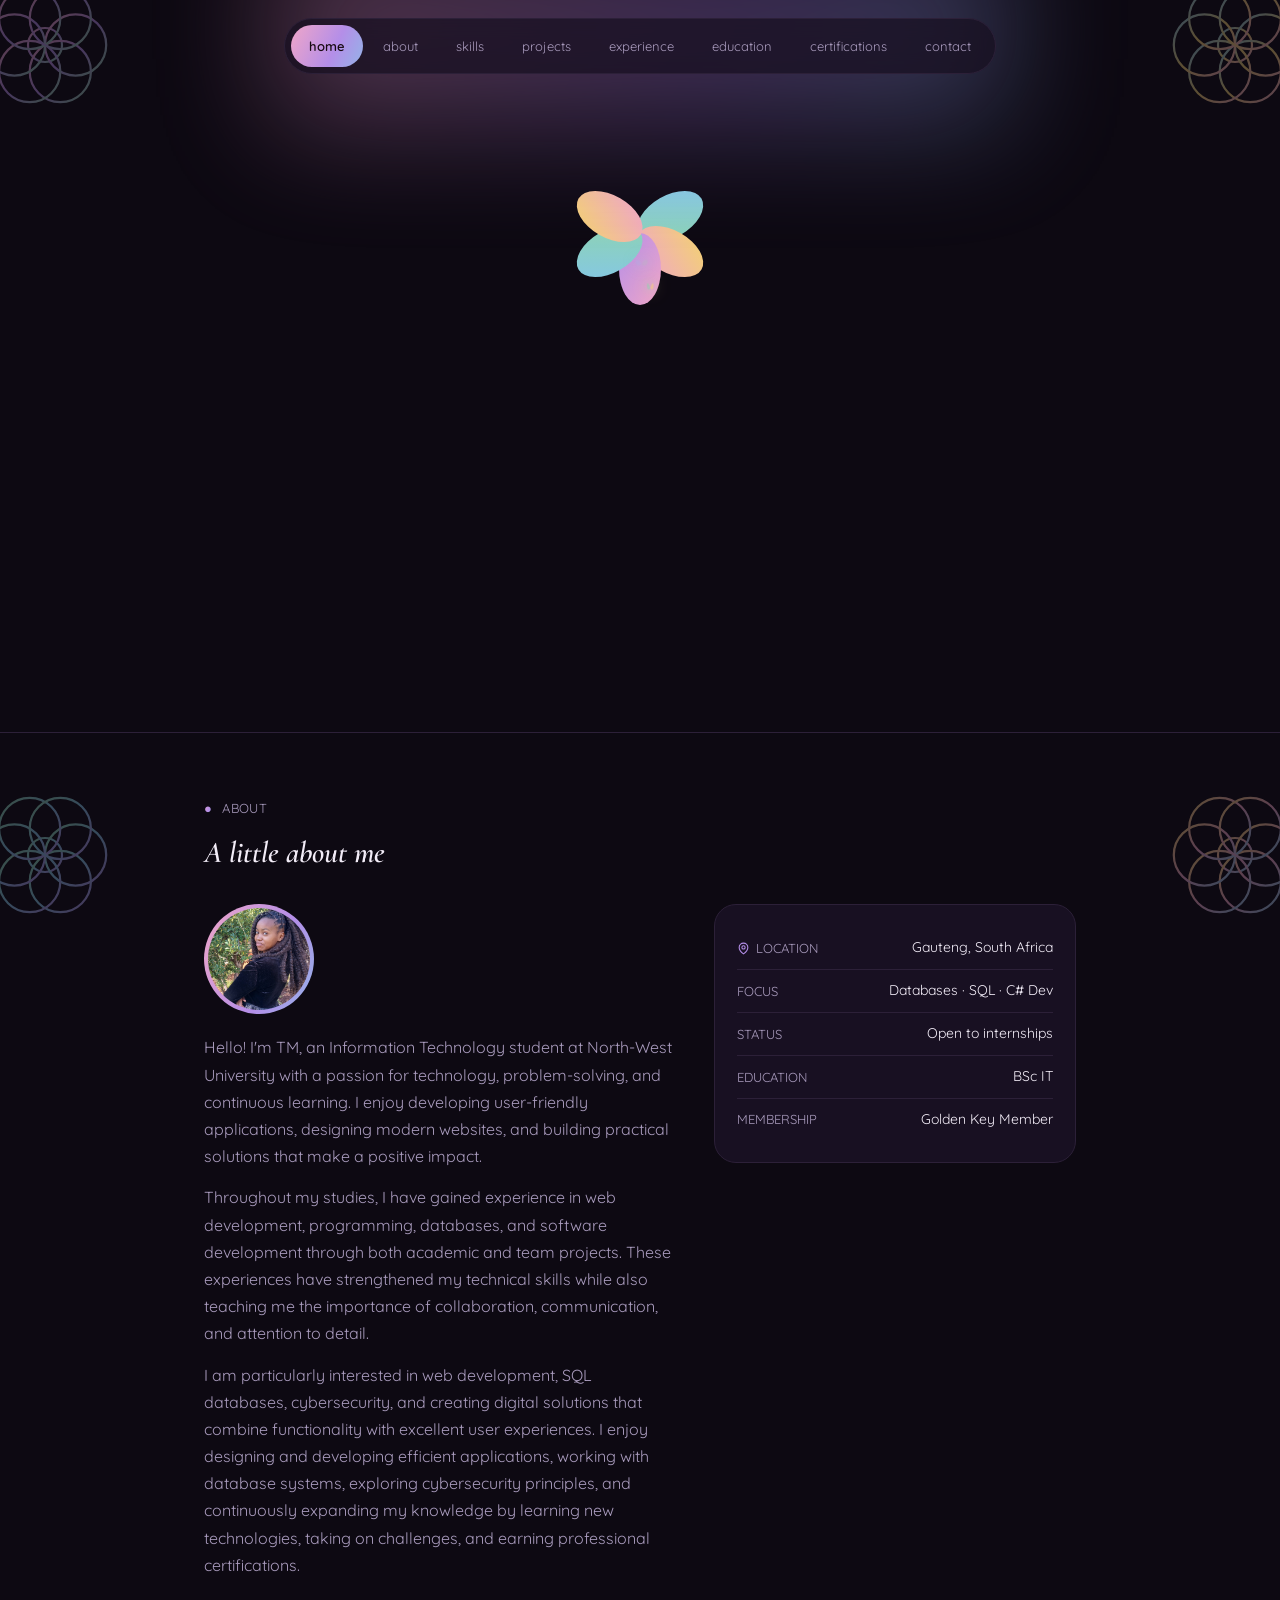
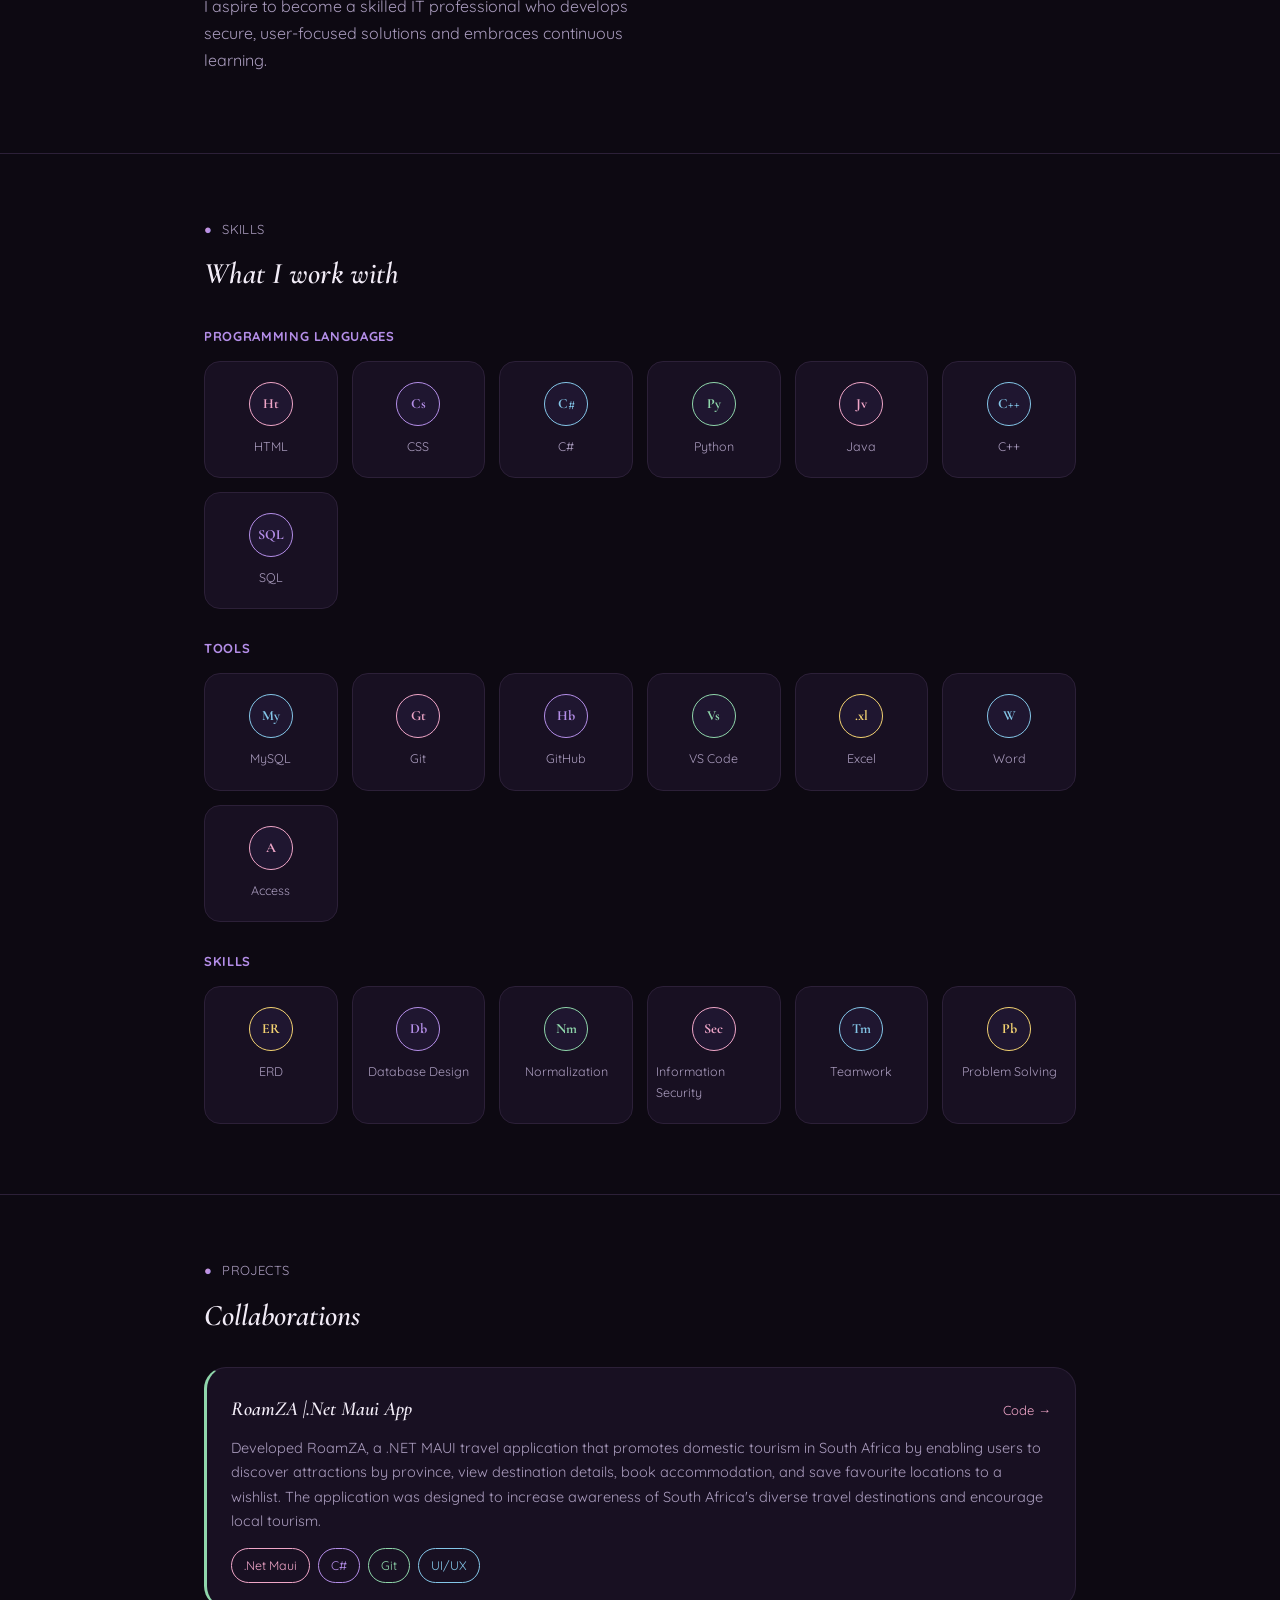
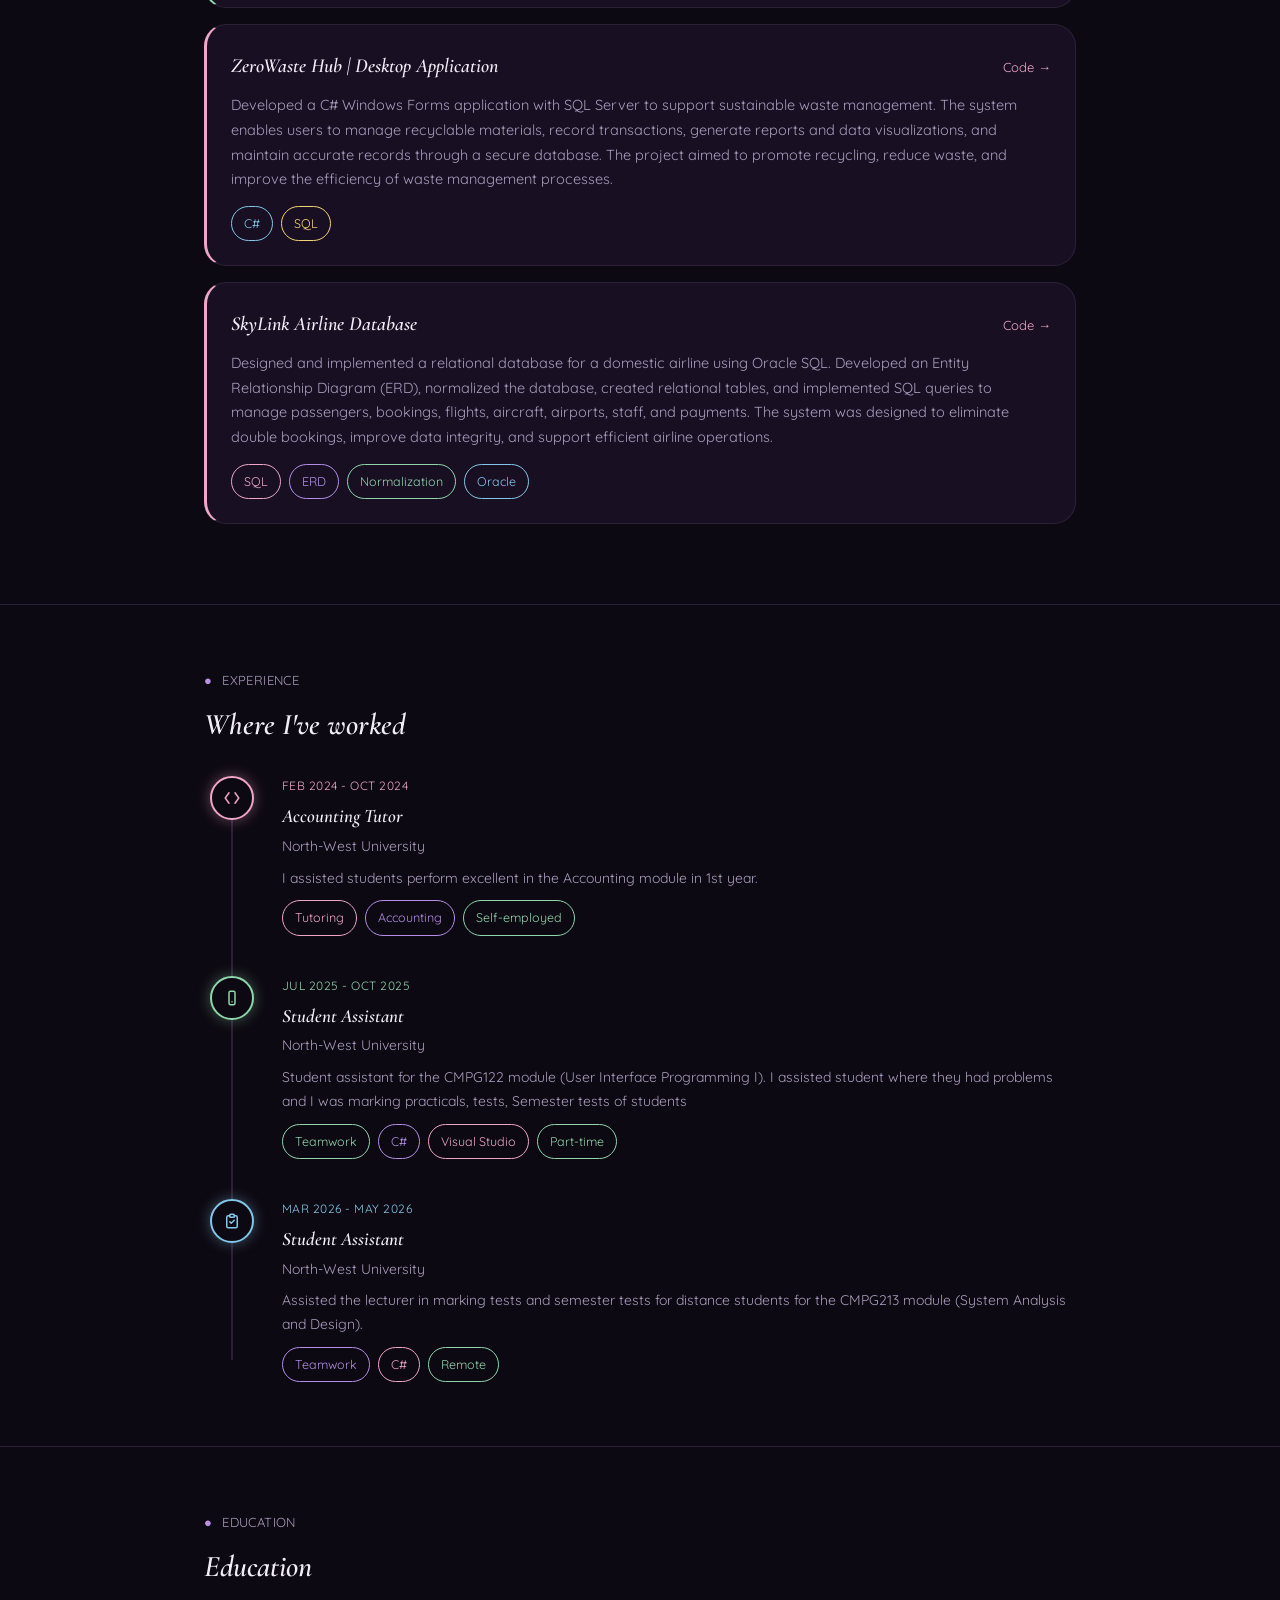
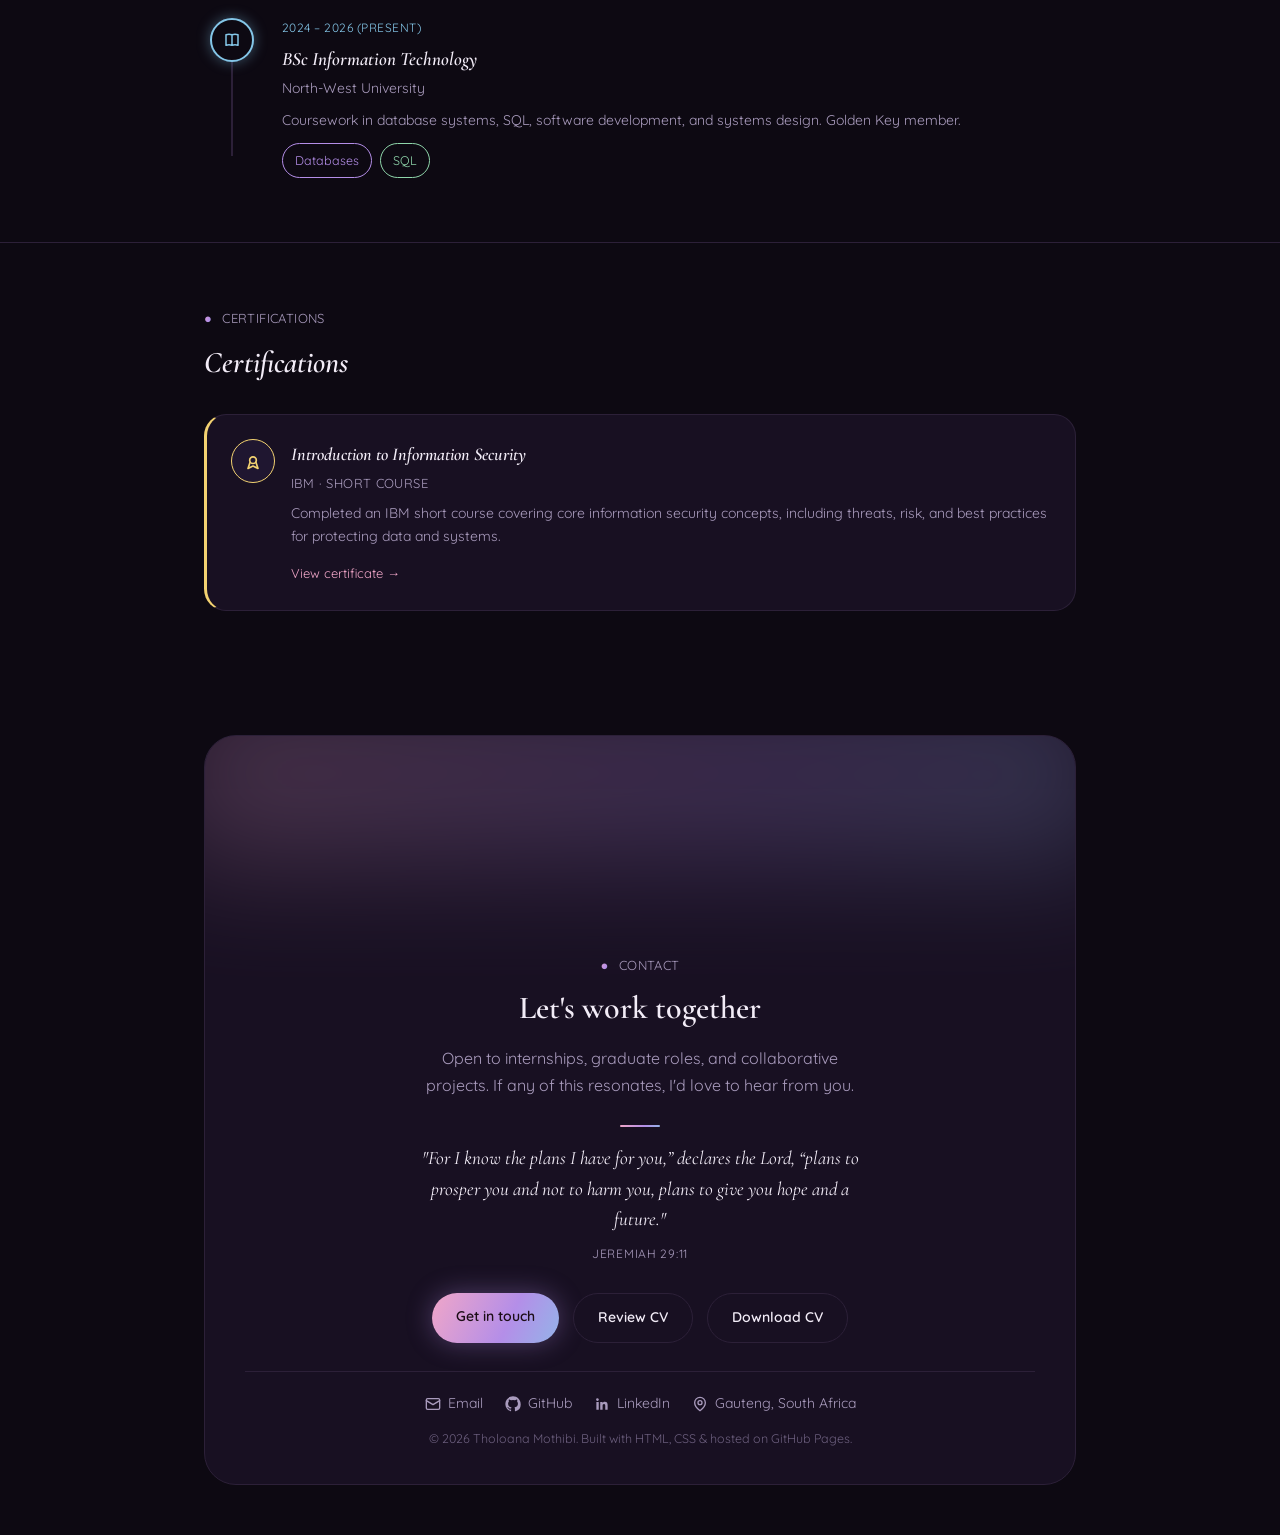
==== commit 6c20d1e7: "Update index.html" ====
--- a/index.html
+++ b/index.html
@@ -167,7 +167,7 @@
         <h3>RoamZA |.Net Maui App</h3>
         <div class="project-links">
           <a href="https://github.com/Thullyy/roam-za-app" target="_blank">Code →</a>
-          <a href="#" target="_blank">Live →</a>
+          <!-- <a href="#" target="_blank">Live →</a> -->
         </div>
       </div>
       <p>Developed RoamZA, a .NET MAUI travel application that promotes domestic tourism in South Africa by enabling users to discover attractions by province, view destination details, book accommodation, and save favourite locations to a wishlist. The application was designed to increase awareness of South Africa's diverse travel destinations and encourage local tourism.</p>
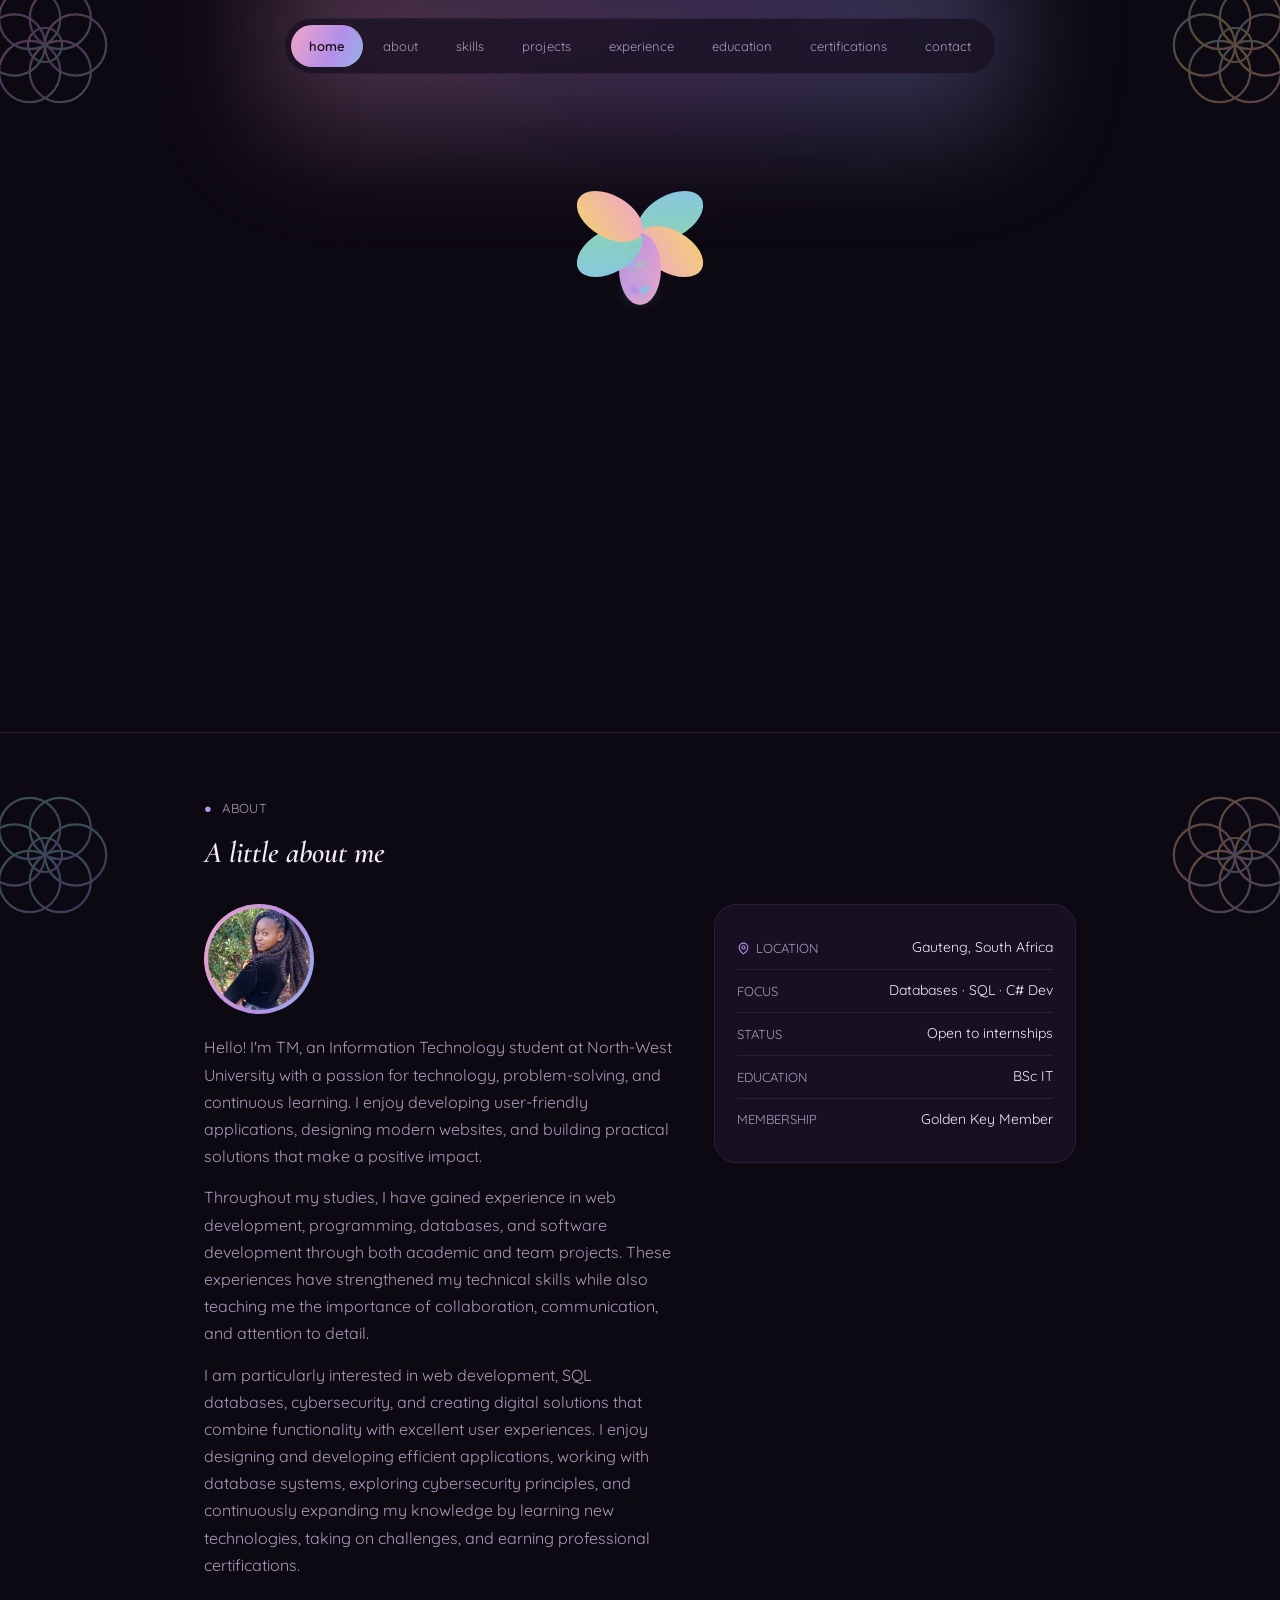
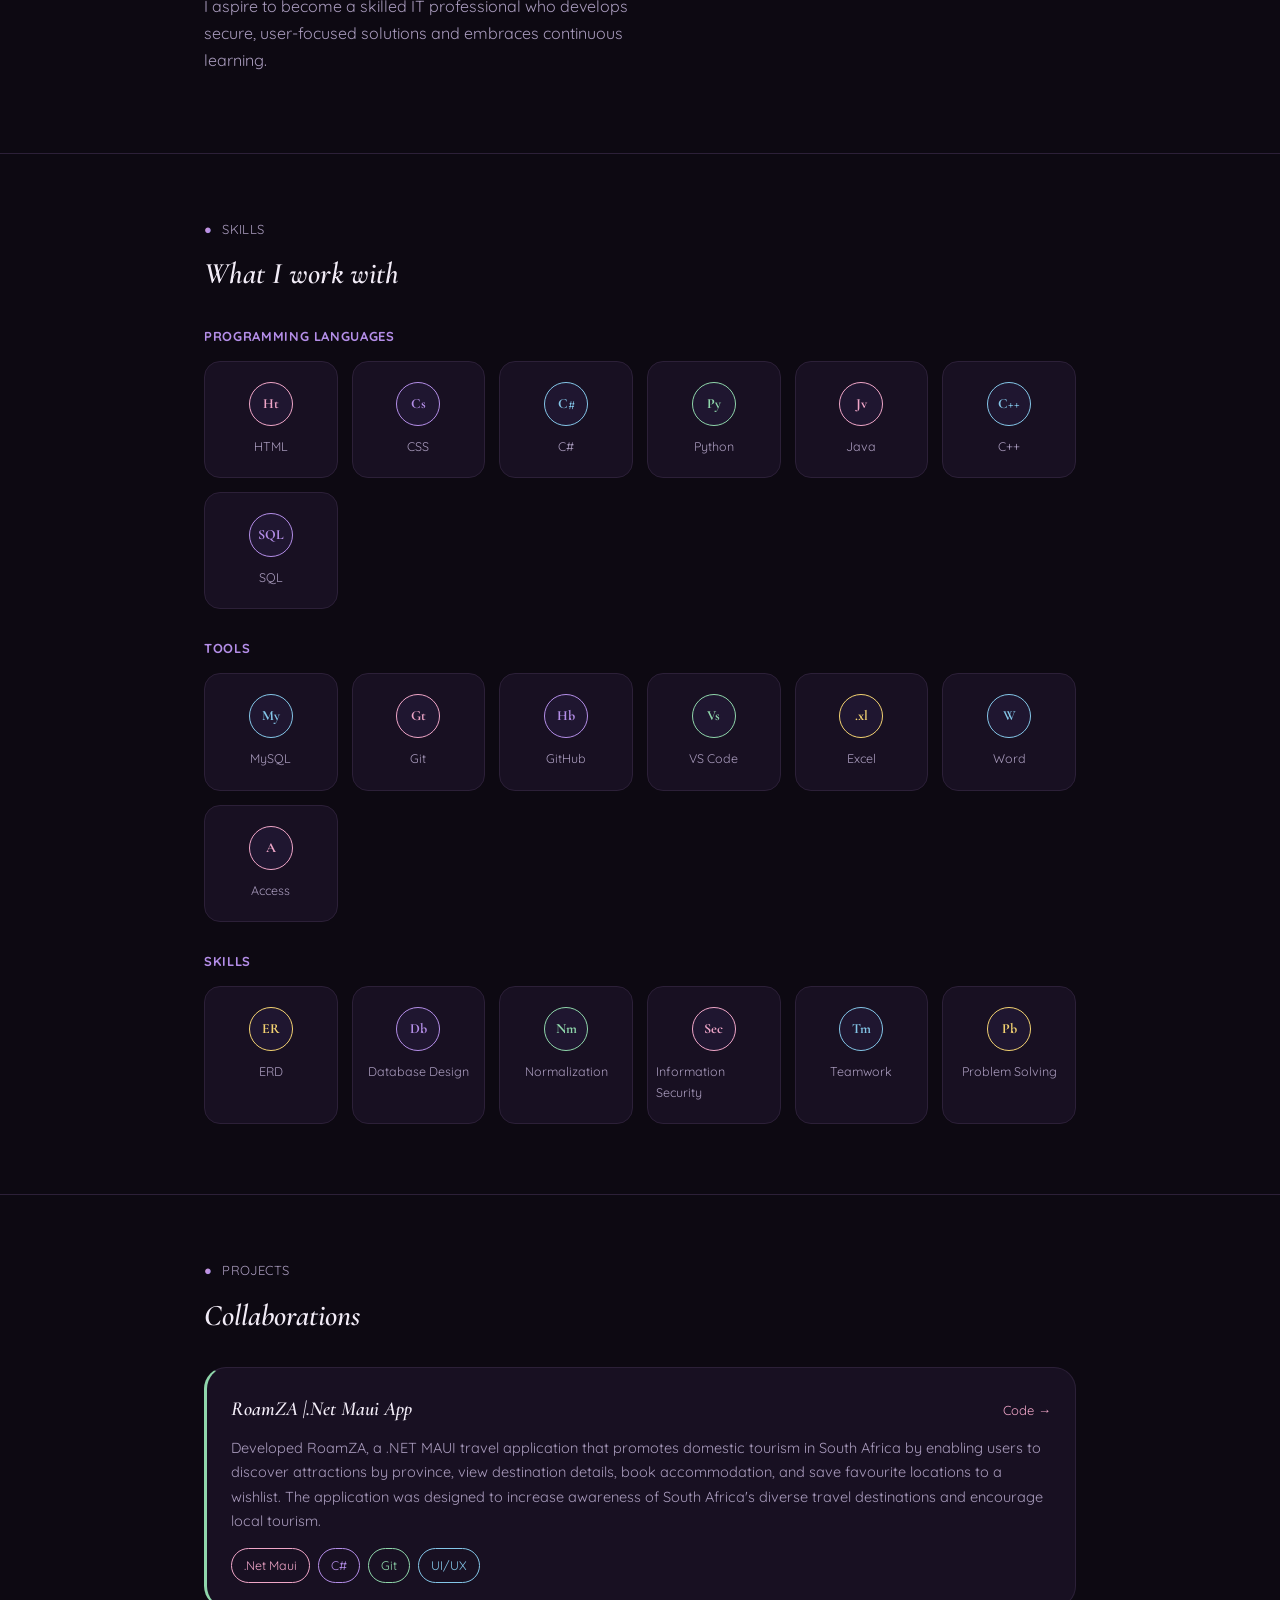
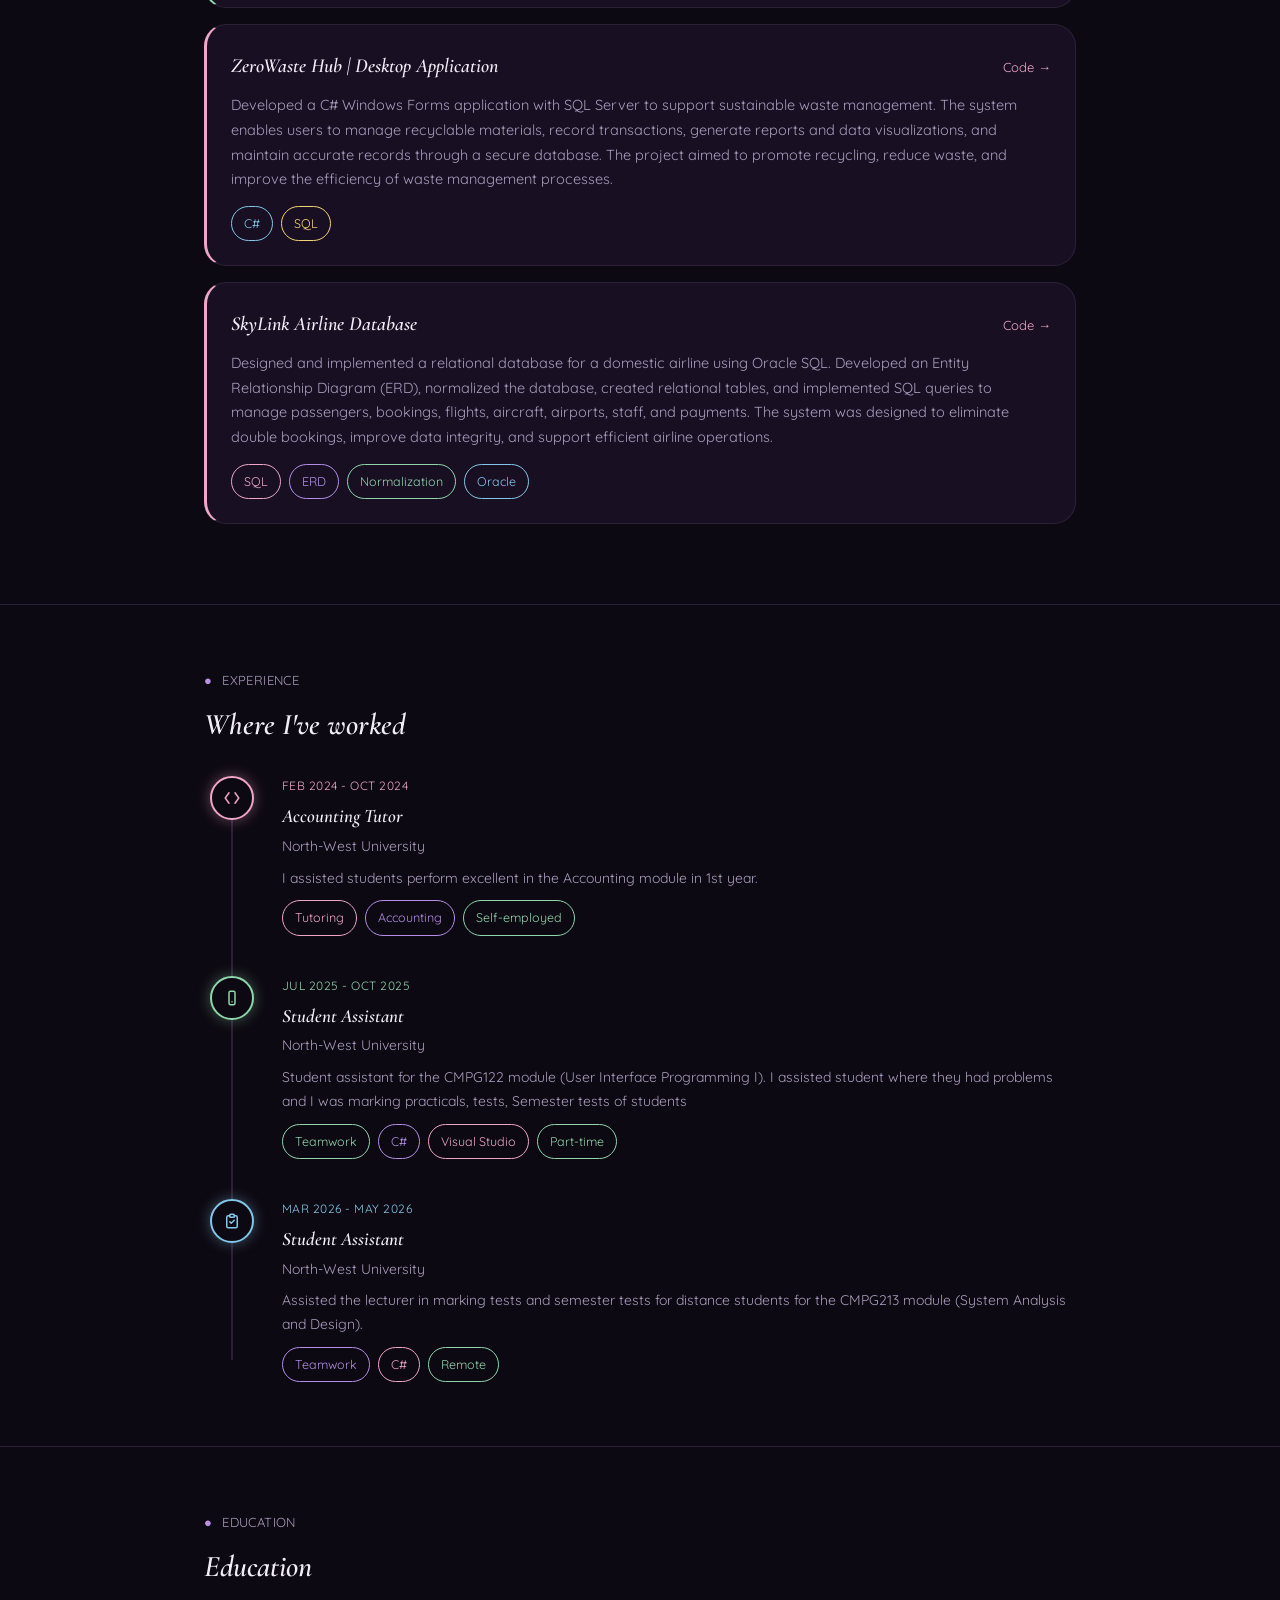
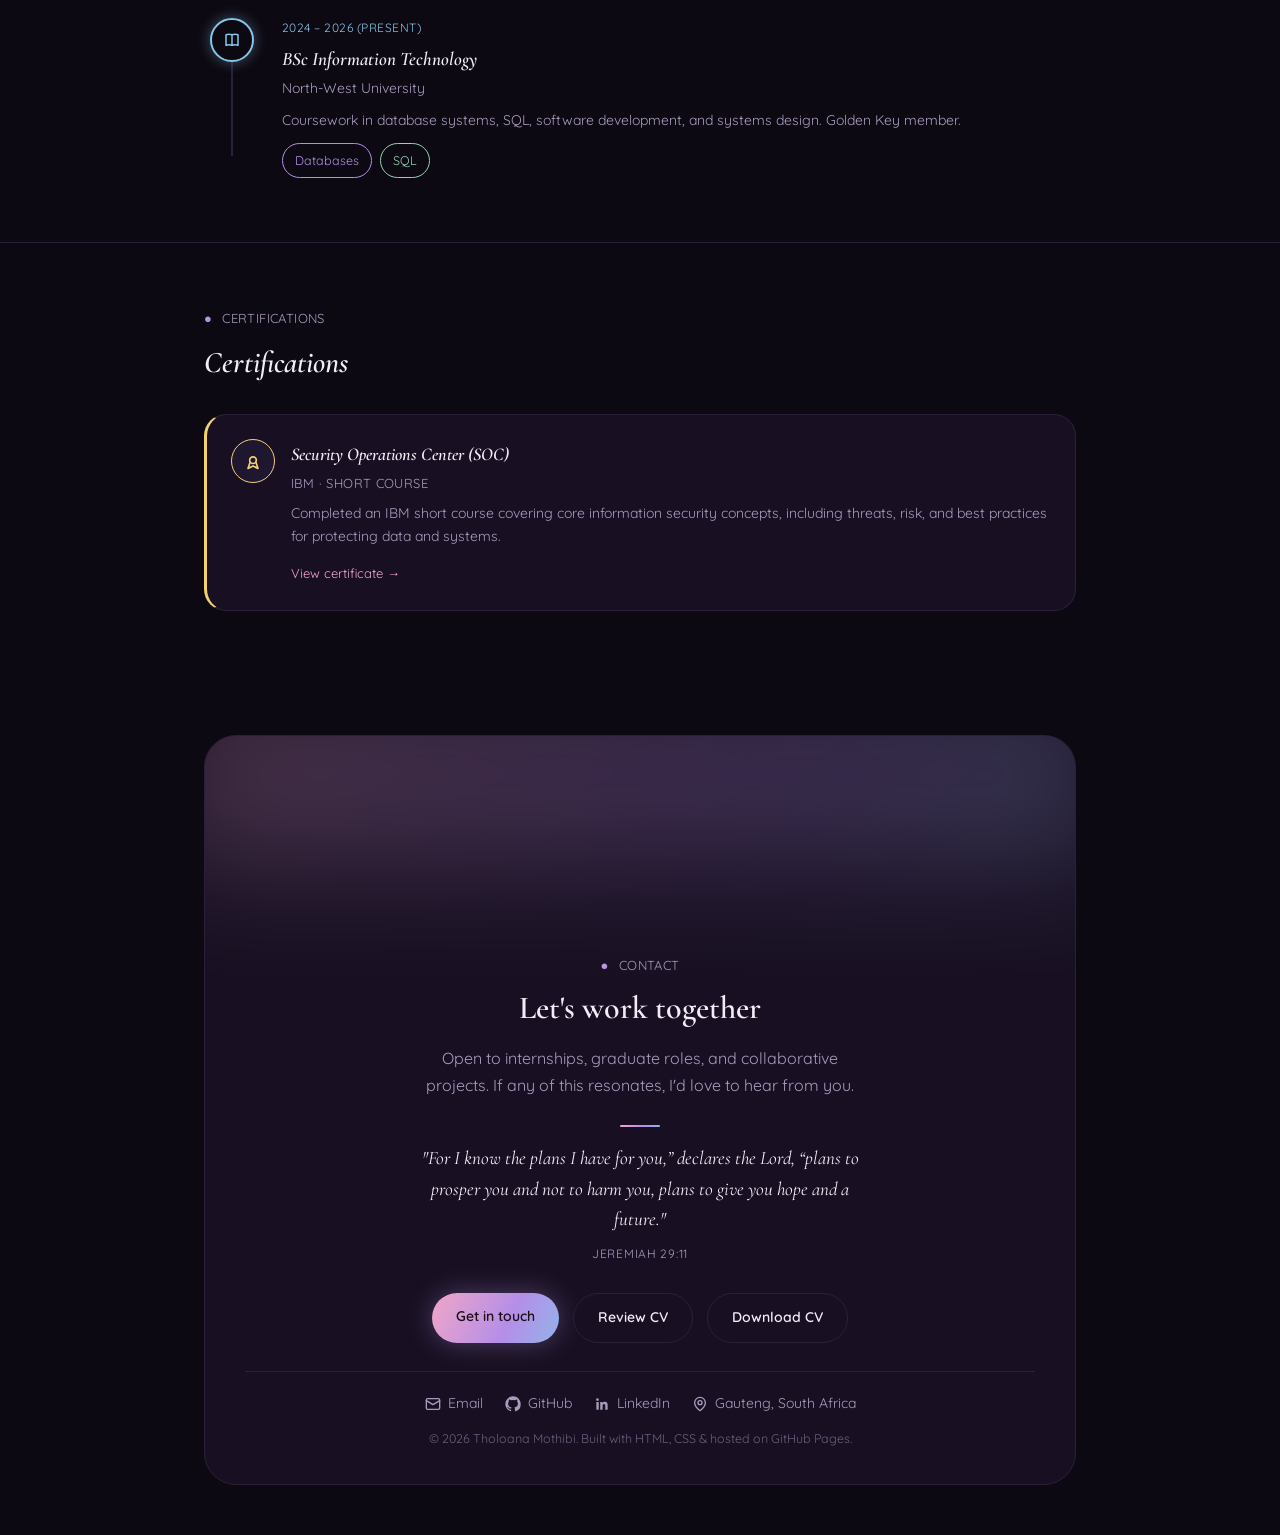
==== commit 696884e8: "Update index.html" ====
--- a/index.html
+++ b/index.html
@@ -279,7 +279,7 @@
           <svg viewBox="0 0 24 24" fill="none" stroke="currentColor" stroke-width="2" stroke-linecap="round" stroke-linejoin="round"><path d="M12 15a4 4 0 1 0 0-8 4 4 0 0 0 0 8Z"/><path d="M8.5 13.5 6 21l6-3 6 3-2.5-7.5"/></svg>
         </div>
         <div class="cert-content">
-          <h3>Introduction to Information Security</h3>
+          <h3>Security Operations Center (SOC)</h3>
           <div class="cert-issuer">IBM · Short Course</div>
           <p>Completed an IBM short course covering core information security concepts, including threats, risk, and best practices for protecting data and systems.</p>
           <a class="cert-link" href="Certificate/IBMDesign.pdf" target="_blank">View certificate →</a>
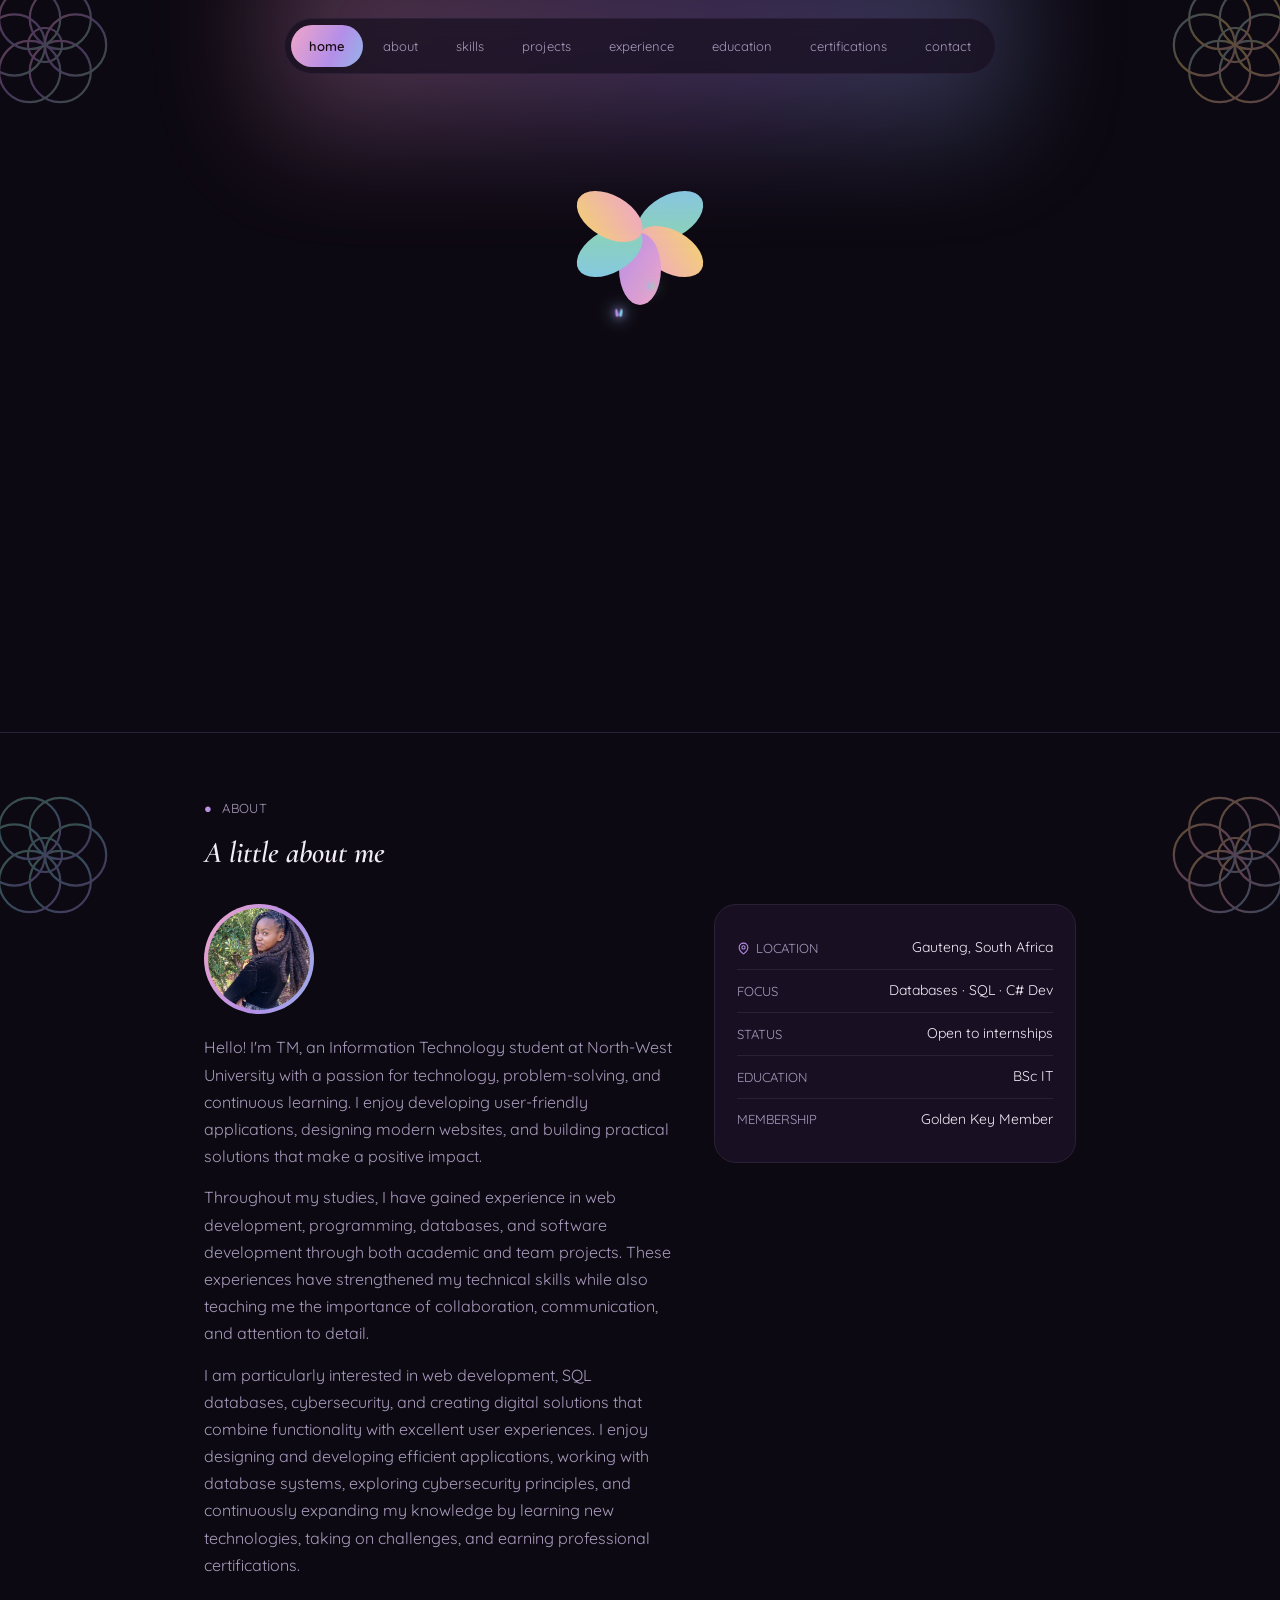
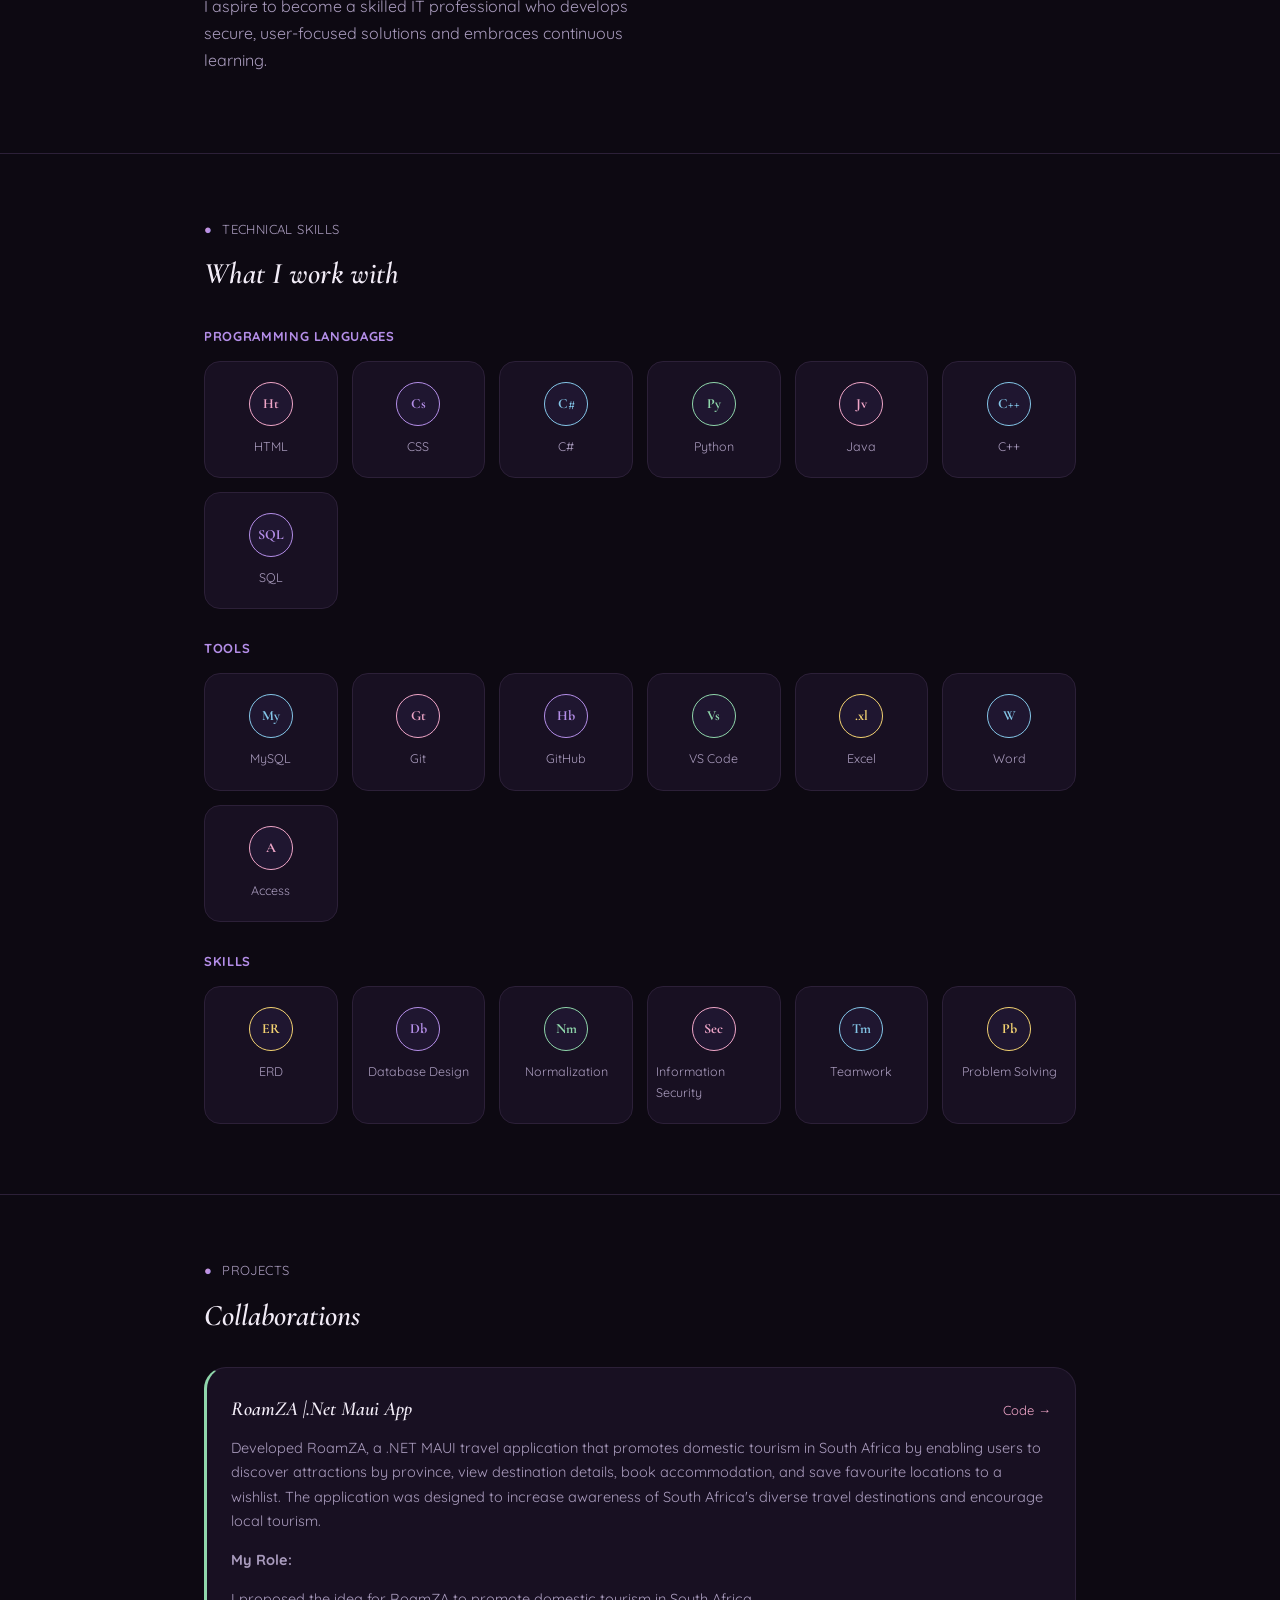
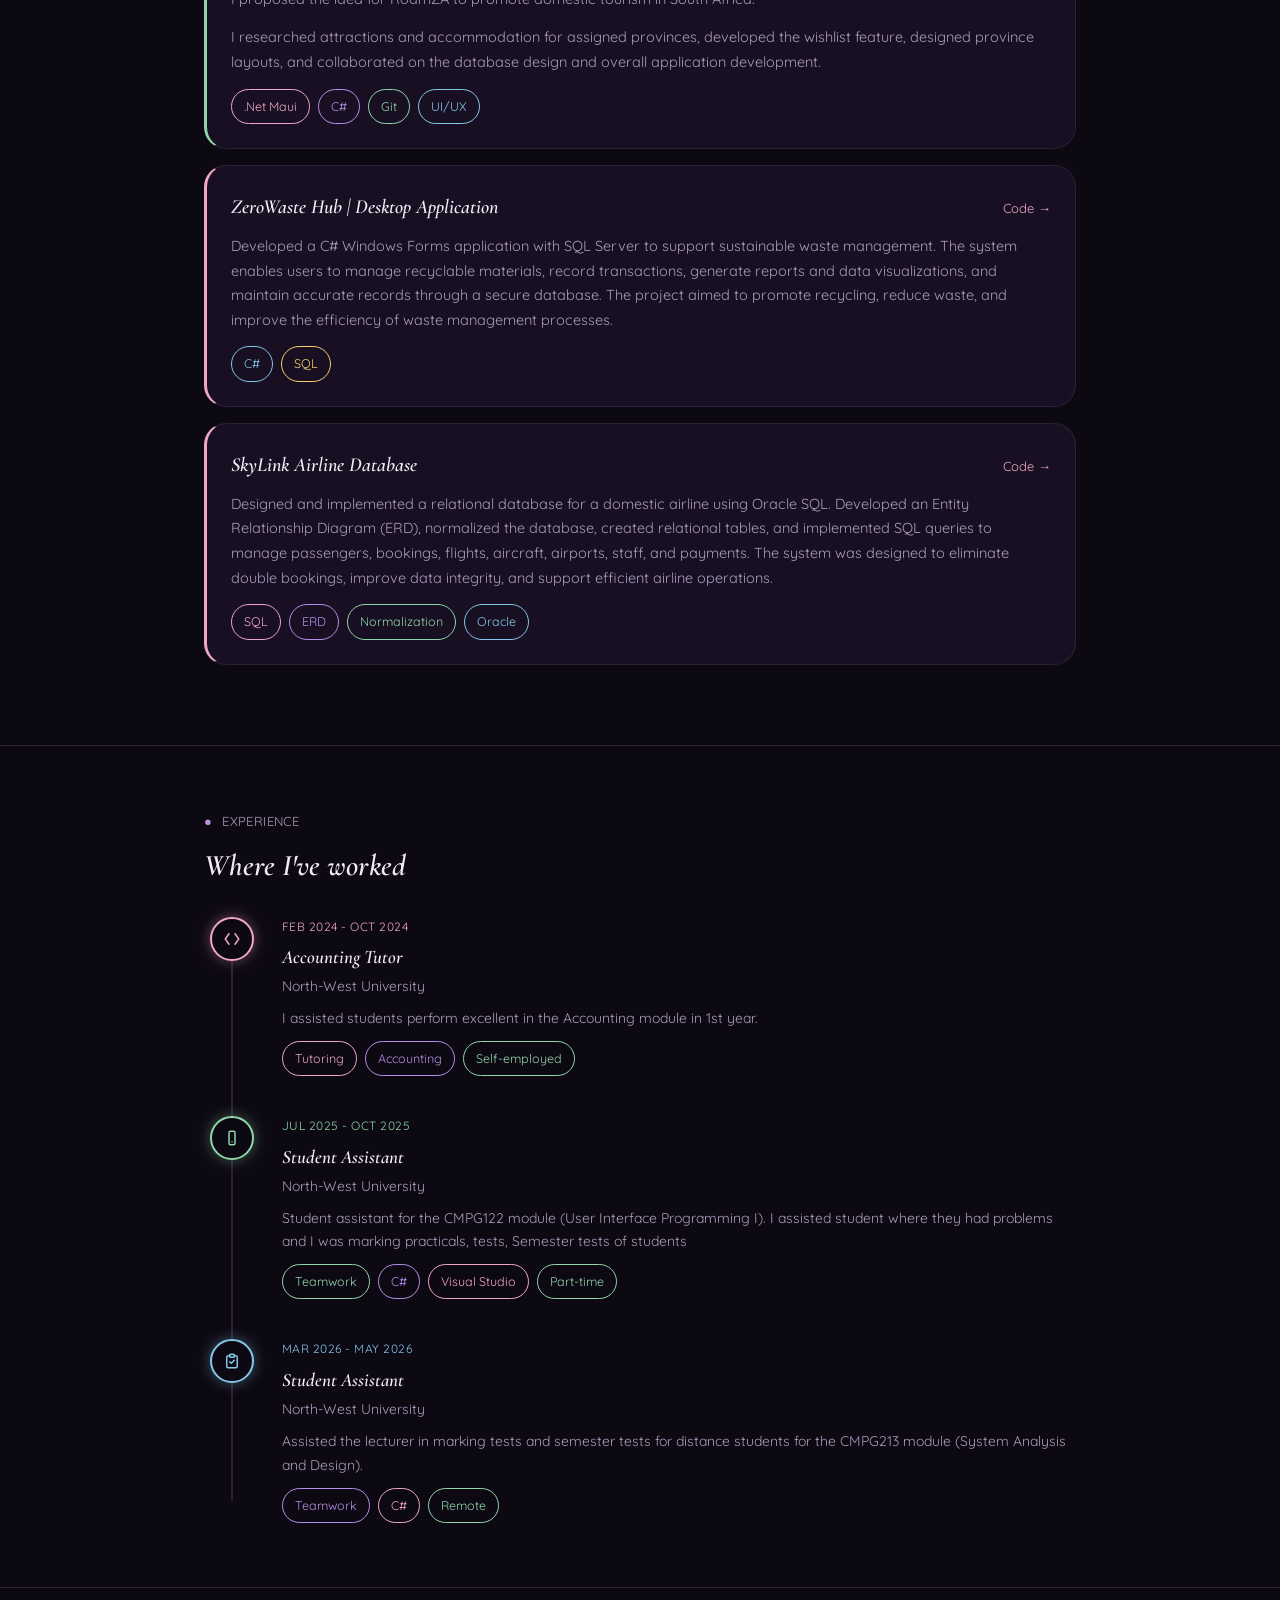
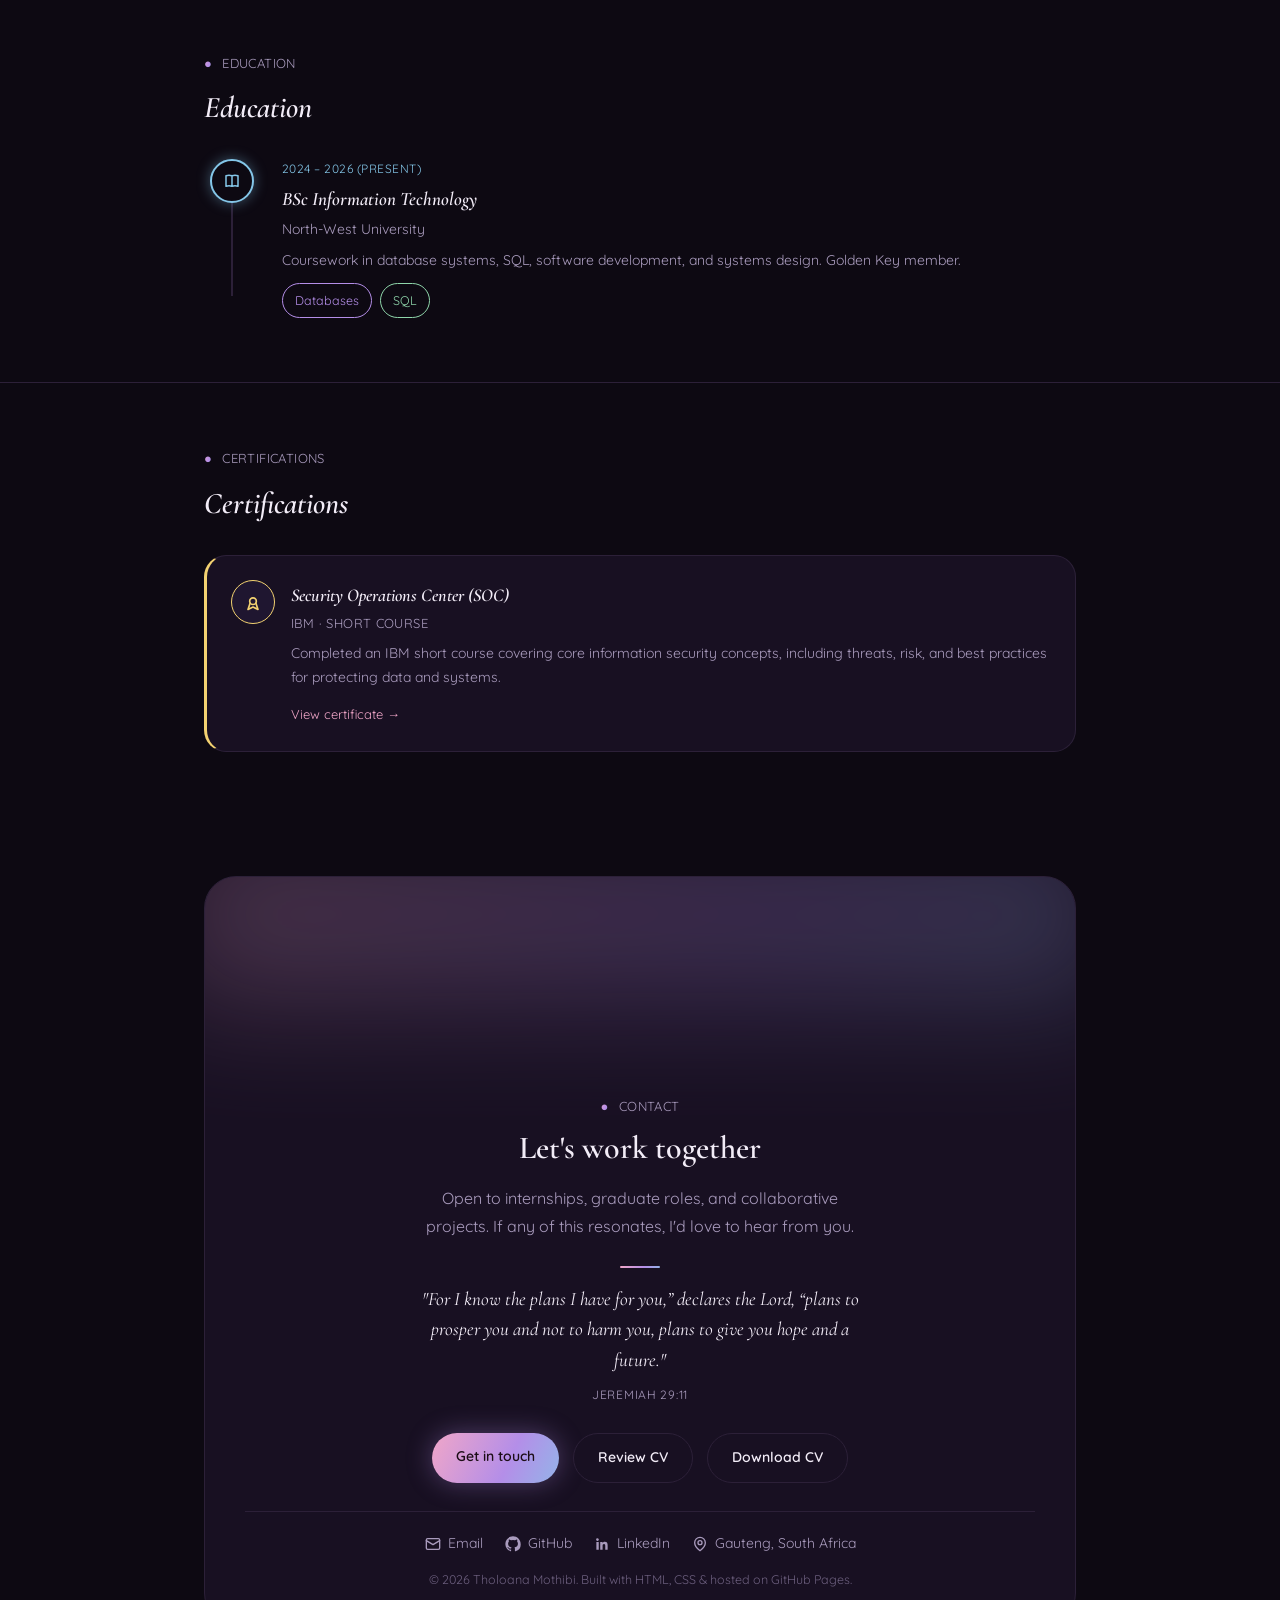
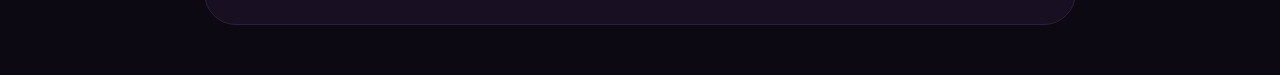
==== commit f20a2872: "Update index.html" ====
--- a/index.html
+++ b/index.html
@@ -120,7 +120,7 @@
 
 <section id="skills">
   <div class="wrap">
-    <div class="section-eyebrow"><span class="iri-text">●</span> skills</div>
+    <div class="section-eyebrow"><span class="iri-text">●</span> Technical skills</div>
     <h2 class="section-title">What I work with</h2>
 
     <h3 class="skills-subtitle">Programming Languages</h3>
@@ -150,7 +150,7 @@
       <div class="skill-chip"><div class="skill-icon c5">ER</div><span>ERD</span></div>
       <div class="skill-chip"><div class="skill-icon c2">Db</div><span>Database Design</span></div>
       <div class="skill-chip"><div class="skill-icon c3">Nm</div><span>Normalization</span></div>
-      <div class="skill-chip"><div class="skill-icon c1">Sec</div><span>Information Security</span></div>
+      <div class="skill-chip"><div class="skill-icon c1">Sec</div><span> Information Security</span></div>
       <div class="skill-chip"><div class="skill-icon c4">Tm</div><span>Teamwork</span></div>
       <div class="skill-chip"><div class="skill-icon c5">Pb</div><span>Problem Solving</span></div>
     </div>
@@ -171,6 +171,9 @@
         </div>
       </div>
       <p>Developed RoamZA, a .NET MAUI travel application that promotes domestic tourism in South Africa by enabling users to discover attractions by province, view destination details, book accommodation, and save favourite locations to a wishlist. The application was designed to increase awareness of South Africa's diverse travel destinations and encourage local tourism.</p>
+      <p><b>My Role:</b></p>
+      <p>I proposed the idea for RoamZA to promote domestic tourism in South Africa. </p>
+      <p>I researched attractions and accommodation for assigned provinces, developed the wishlist feature, designed province layouts, and collaborated on the database design and overall application development.</p>
       <div class="tag-row">
         <span class="tag c1">.Net Maui</span><span class="tag c2">C#</span><span class="tag c3">Git</span><span class="tag c4">UI/UX</span>
       </div>
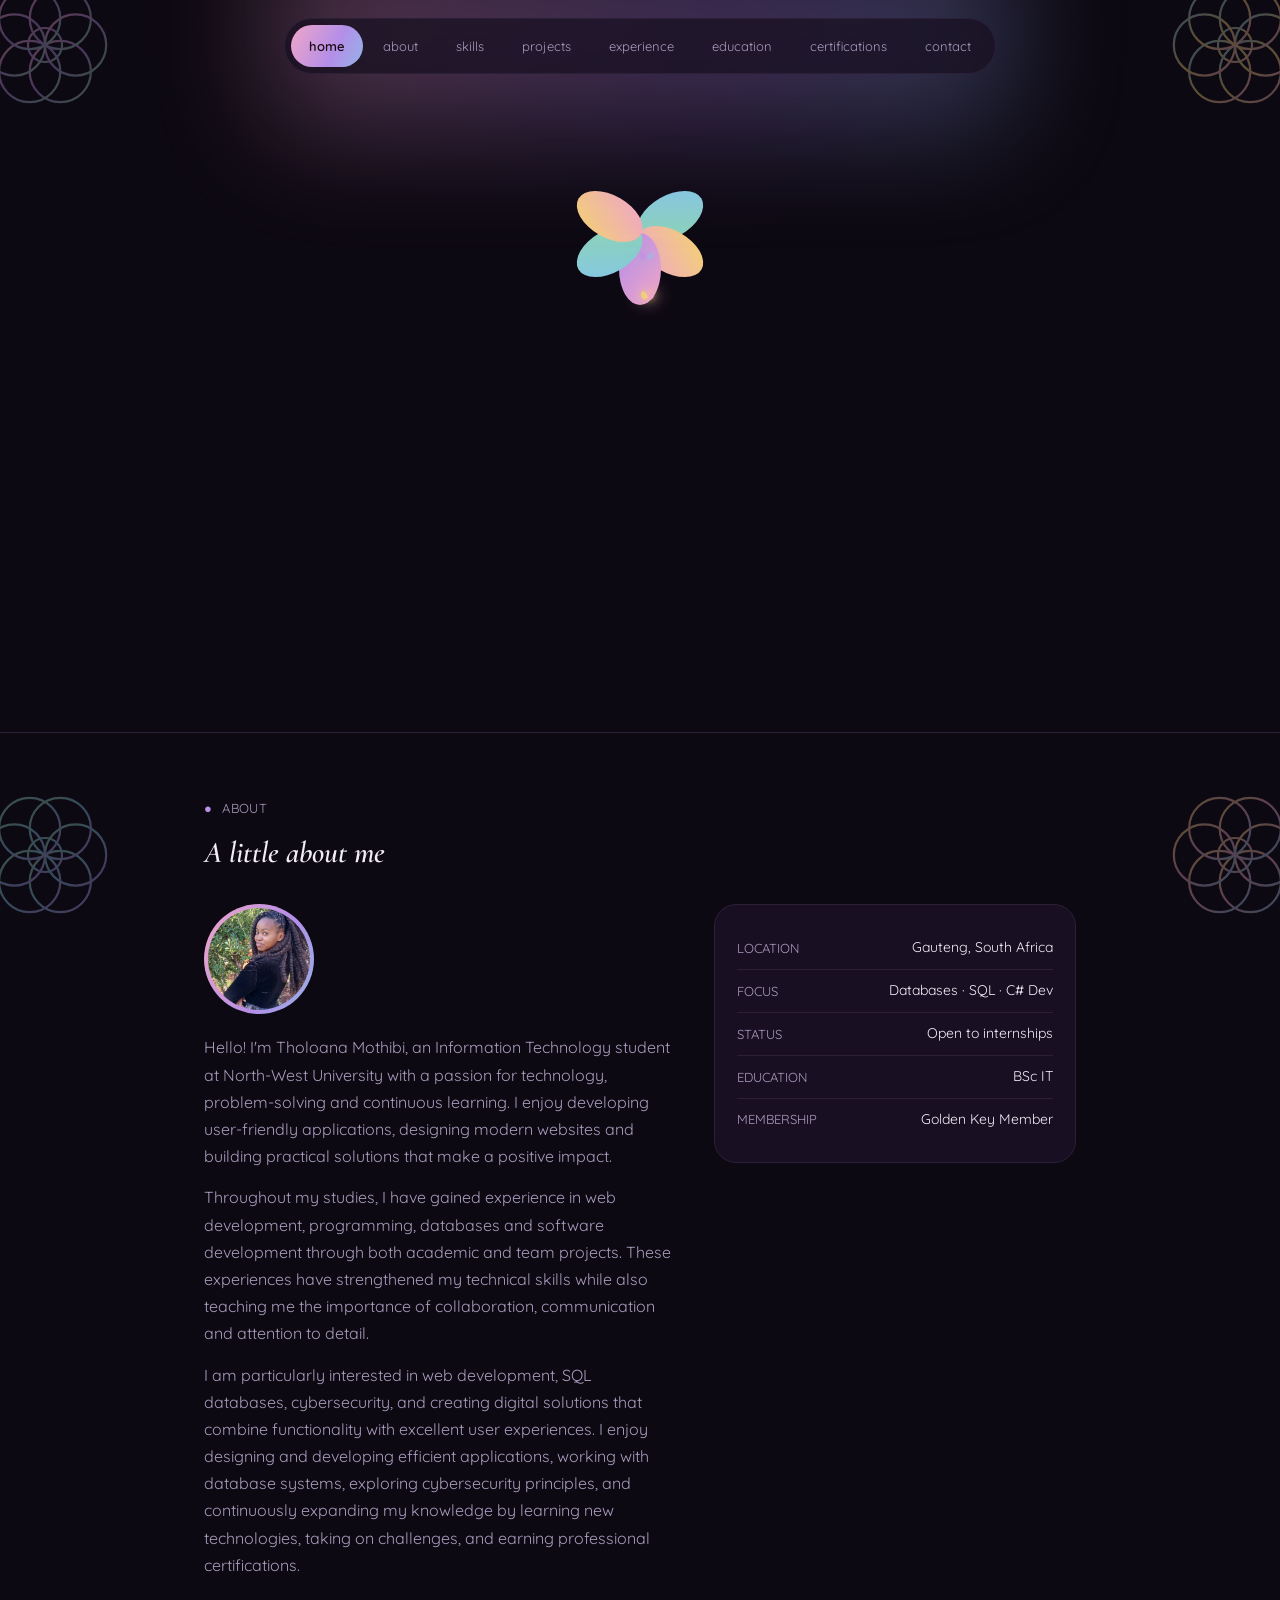
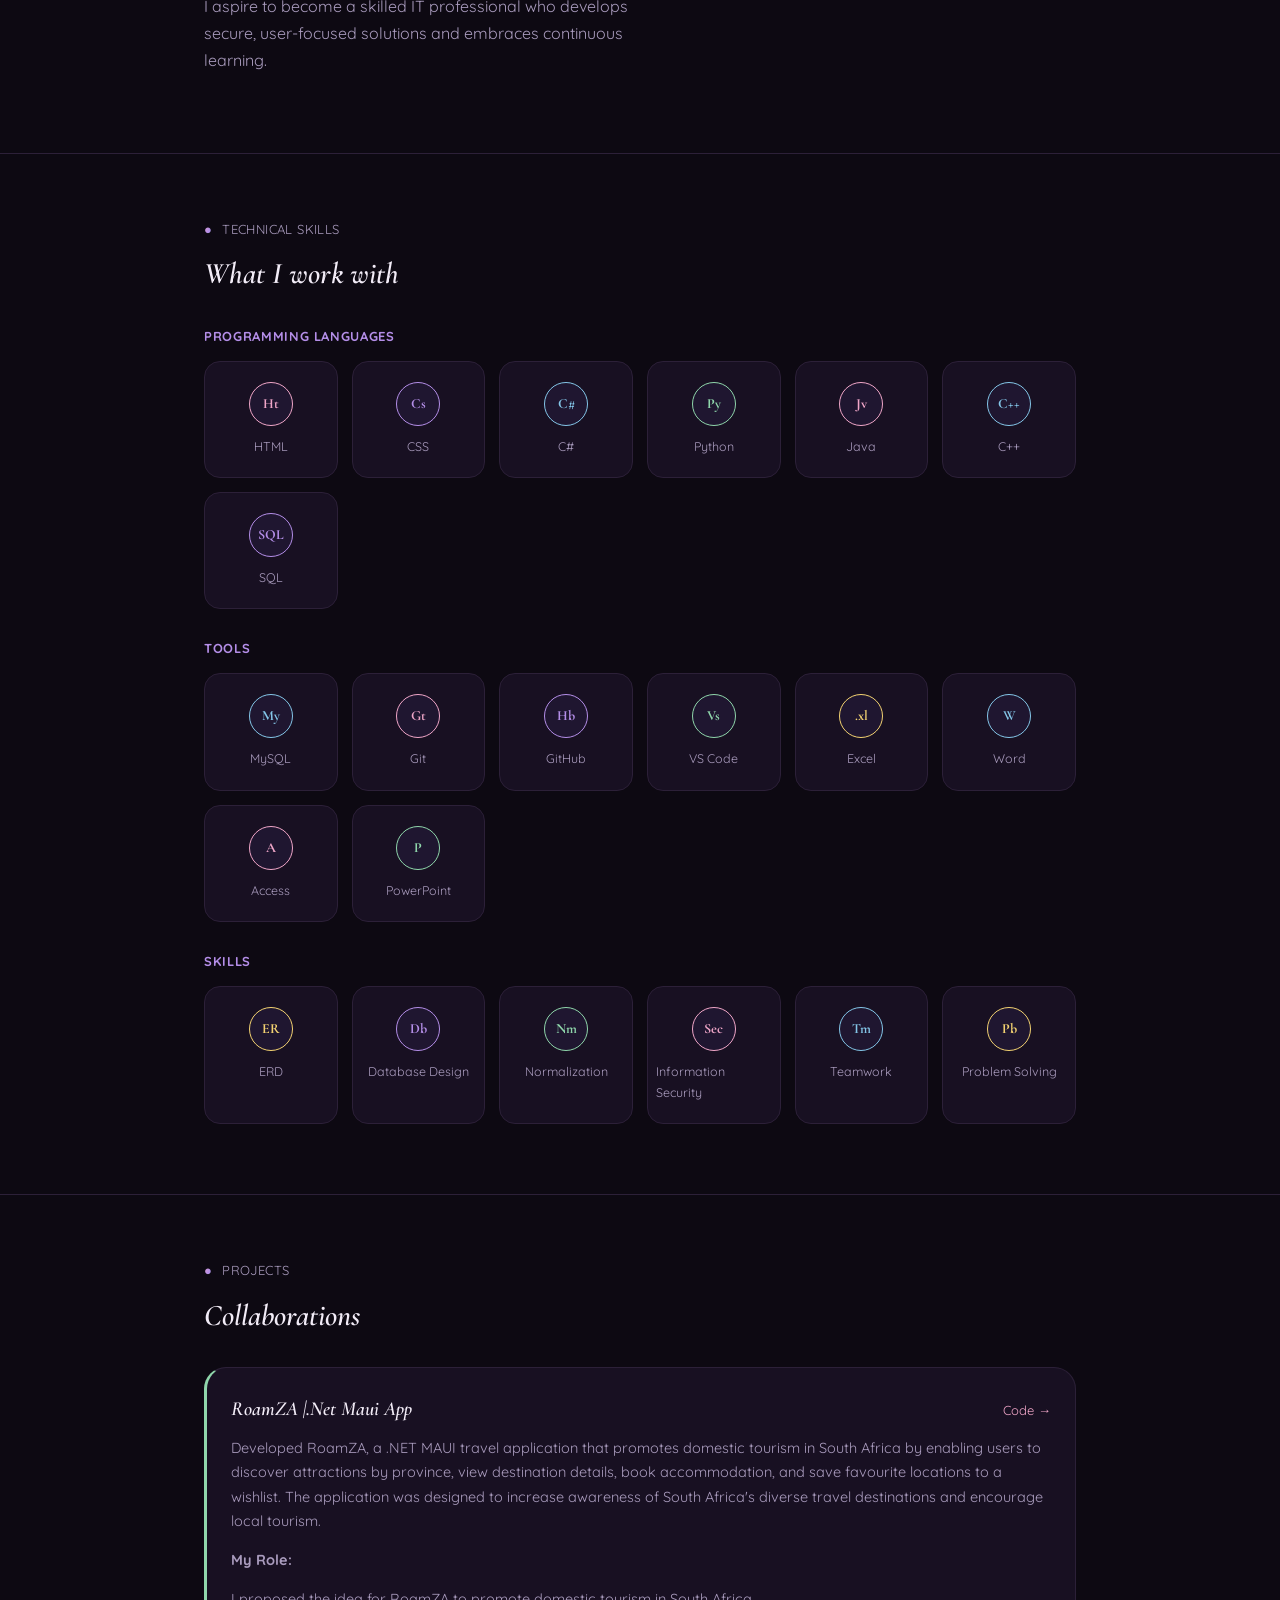
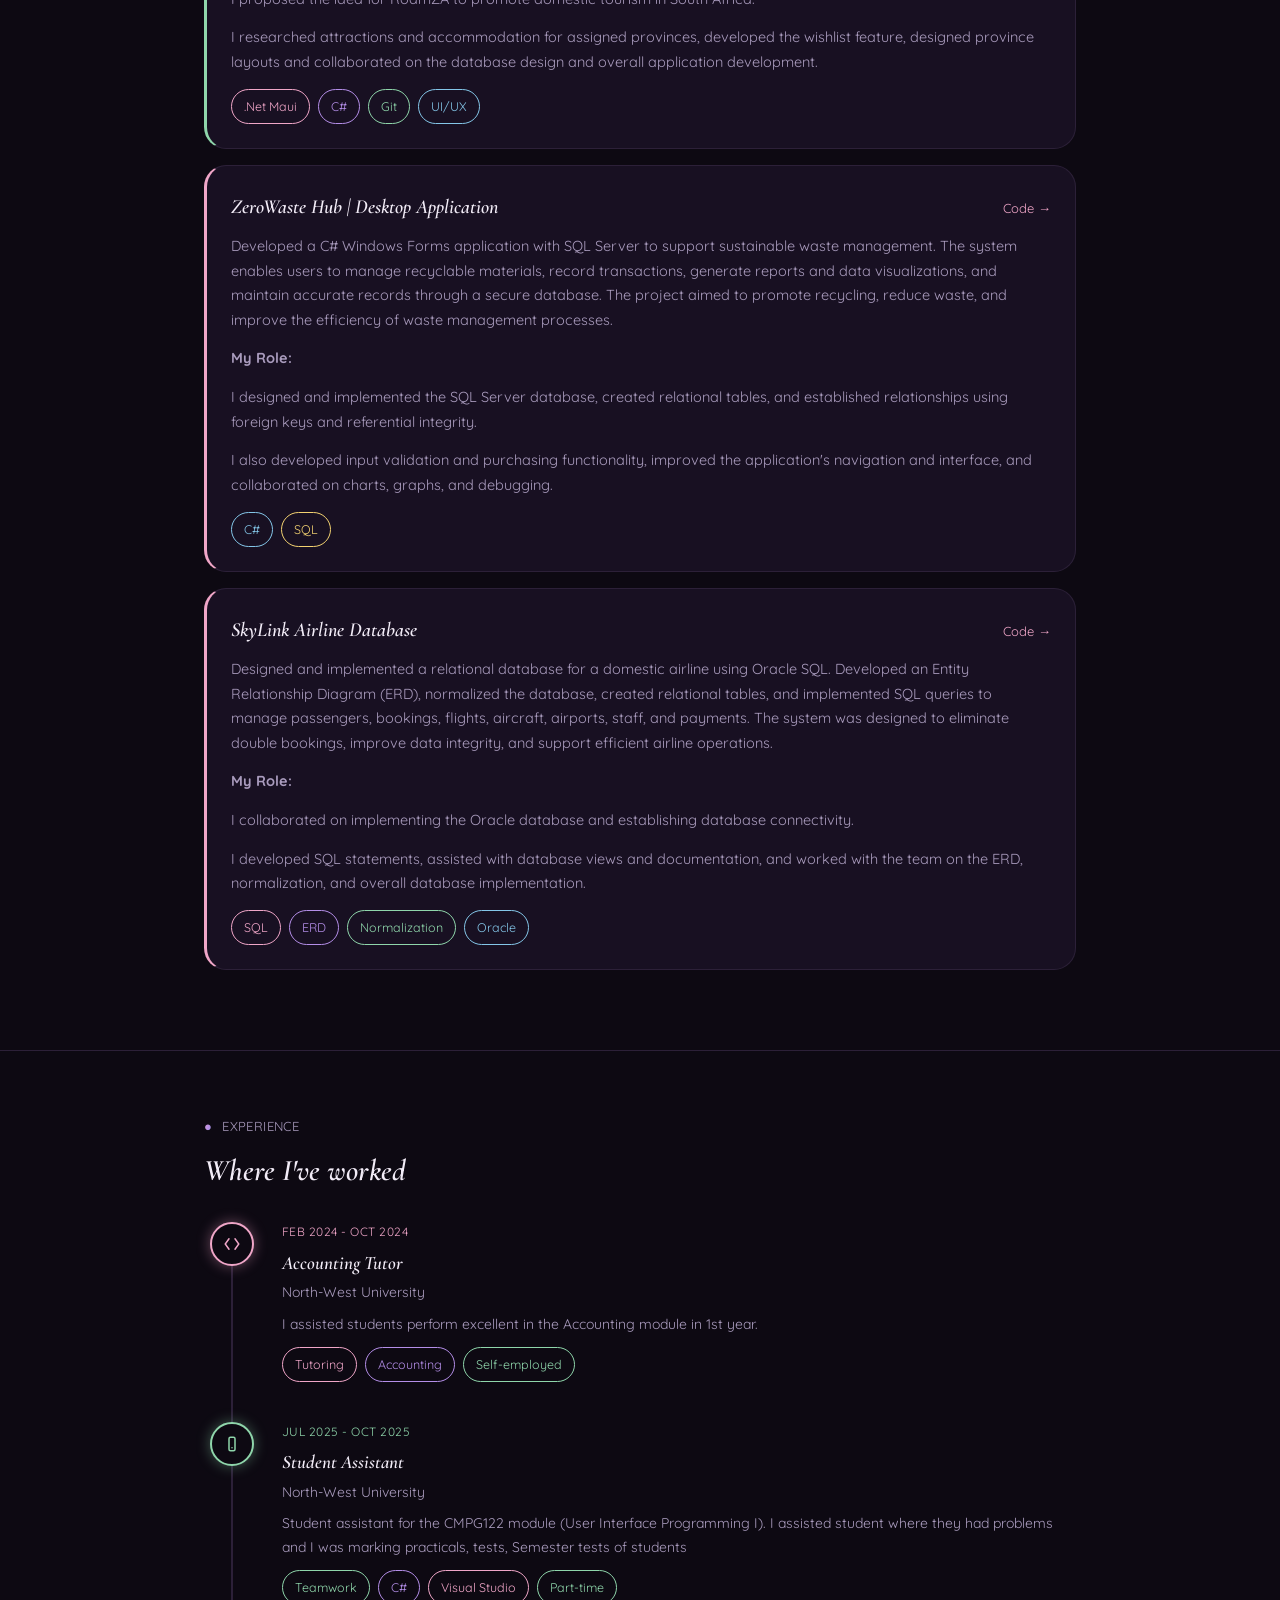
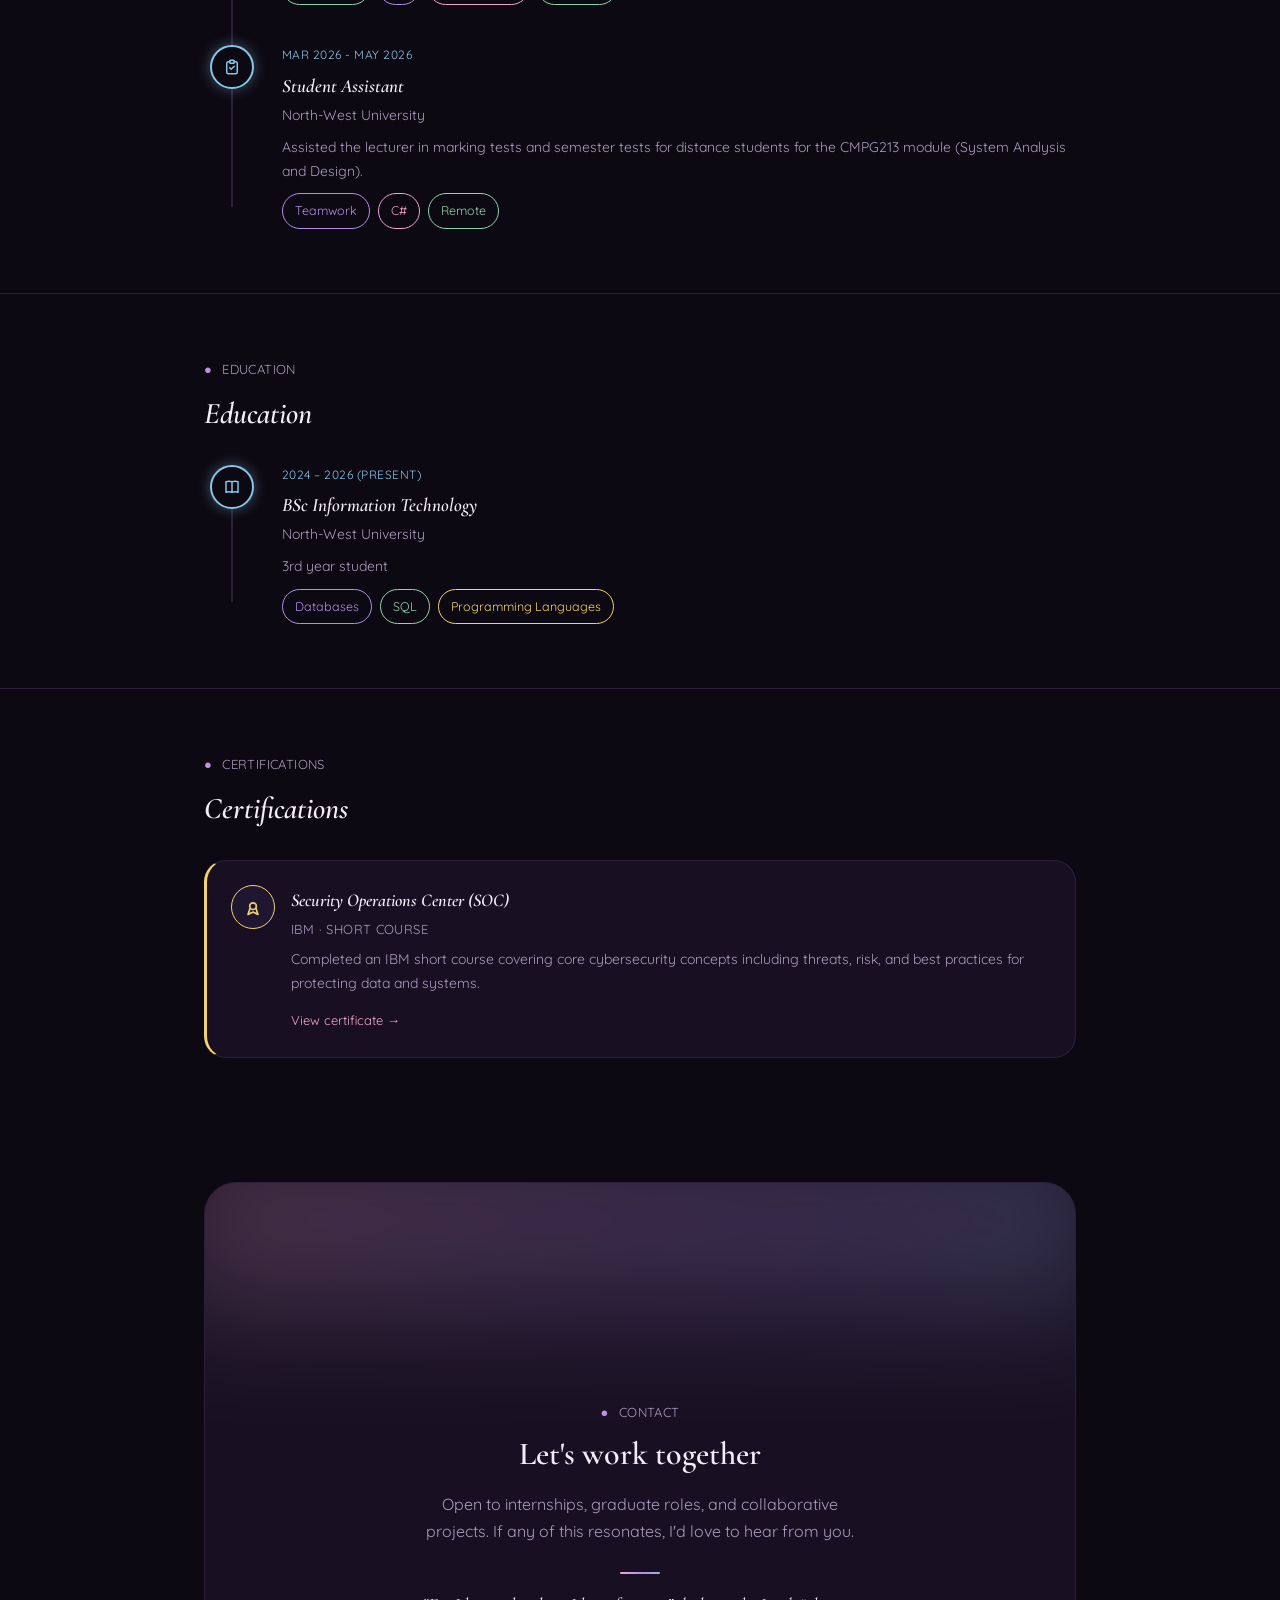
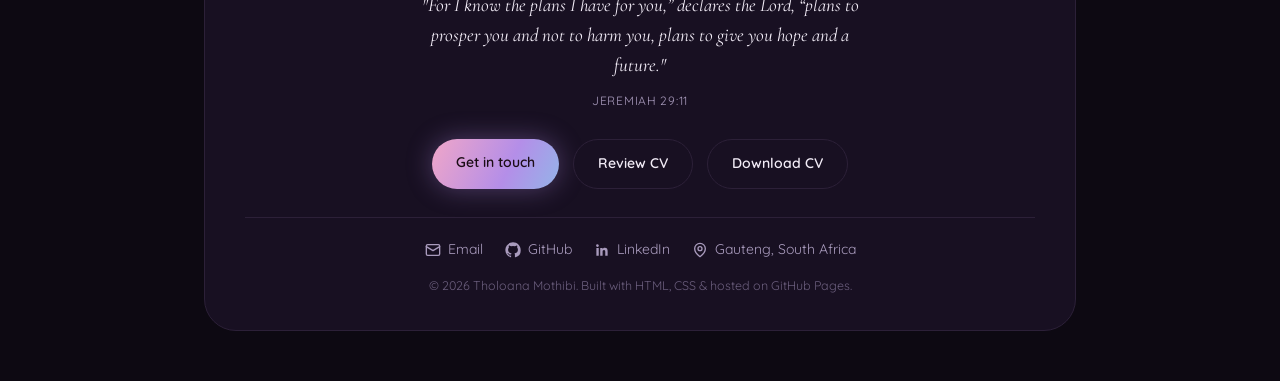
==== commit 40c873bf: "Update index.html" ====
--- a/index.html
+++ b/index.html
@@ -99,16 +99,17 @@
         <div class="avatar-ring">
           <div class="avatar-inner">
             
-            <img src="photos/Myphoto1.jpg" alt="Tholoana" width="80" height="80">
+            <img src="photos/Myphoto1.jpg" alt="Tholoana" width="100" height="100">
           </div>
         </div>
-        <p>Hello! I'm TM, an Information Technology student at North-West University with a passion for technology, problem-solving, and continuous learning. I enjoy developing user-friendly applications, designing modern websites, and building practical solutions that make a positive impact.</p>
-        <p>Throughout my studies, I have gained experience in web development, programming, databases, and software development through both academic and team projects. These experiences have strengthened my technical skills while also teaching me the importance of collaboration, communication, and attention to detail.</p>
+        <p>Hello! I'm Tholoana Mothibi, an Information Technology student at North-West University with a passion for technology, problem-solving and continuous learning. I enjoy developing user-friendly applications, designing modern websites and building practical solutions that make a positive impact.</p>
+        <p>Throughout my studies, I have gained experience in web development, programming, databases and software development through both academic and team projects. These experiences have strengthened my technical skills while also teaching me the importance of collaboration, communication and attention to detail.</p>
         <p>I am particularly interested in web development, SQL databases, cybersecurity, and creating digital solutions that combine functionality with excellent user experiences. I enjoy designing and developing efficient applications, working with database systems, exploring cybersecurity principles, and continuously expanding my knowledge by learning new technologies, taking on challenges, and earning professional certifications.</p>
         <p>I aspire to become a skilled IT professional who develops secure, user-focused solutions and embraces continuous learning.</p>
       </div>
       <div class="facts">
-        <div><span class="k"><svg class="fact-icon" viewBox="0 0 24 24" fill="none" stroke="currentColor" stroke-width="2" stroke-linecap="round" stroke-linejoin="round"><path d="M20 10c0 6-8 12-8 12s-8-6-8-12a8 8 0 0 1 16 0Z"/><circle cx="12" cy="10" r="3"/></svg>LOCATION</span><span>Gauteng, South Africa</span></div>
+        <!-- <svg class="fact-icon" viewBox="0 0 24 24" fill="none" stroke="currentColor" stroke-width="2" stroke-linecap="round" stroke-linejoin="round"><path d="M20 10c0 6-8 12-8 12s-8-6-8-12a8 8 0 0 1 16 0Z"/><circle cx="12" cy="10" r="3"/></svg> -->
+        <div><span class="k">LOCATION</span><span>Gauteng, South Africa</span></div>
         <div><span class="k">FOCUS</span><span>Databases · SQL · C# Dev</span></div>
         <div><span class="k">STATUS</span><span>Open to internships</span></div>
         <div><span class="k">EDUCATION</span><span>BSc IT</span></div>
@@ -143,6 +144,7 @@
       <div class="skill-chip"><div class="skill-icon c5">.xl</div><span>Excel</span></div>
       <div class="skill-chip"><div class="skill-icon c4">W</div><span>Word</span></div>
       <div class="skill-chip"><div class="skill-icon c1">A</div><span>Access</span></div>
+      <div class="skill-chip"><div class="skill-icon c3">P</div><span>PowerPoint</span></div>
     </div>
 
     <h3 class="skills-subtitle">Skills</h3>
@@ -173,7 +175,7 @@
       <p>Developed RoamZA, a .NET MAUI travel application that promotes domestic tourism in South Africa by enabling users to discover attractions by province, view destination details, book accommodation, and save favourite locations to a wishlist. The application was designed to increase awareness of South Africa's diverse travel destinations and encourage local tourism.</p>
       <p><b>My Role:</b></p>
       <p>I proposed the idea for RoamZA to promote domestic tourism in South Africa. </p>
-      <p>I researched attractions and accommodation for assigned provinces, developed the wishlist feature, designed province layouts, and collaborated on the database design and overall application development.</p>
+      <p>I researched attractions and accommodation for assigned provinces, developed the wishlist feature, designed province layouts and collaborated on the database design and overall application development.</p>
       <div class="tag-row">
         <span class="tag c1">.Net Maui</span><span class="tag c2">C#</span><span class="tag c3">Git</span><span class="tag c4">UI/UX</span>
       </div>
@@ -187,6 +189,9 @@
         </div>
       </div>
       <p>Developed a C# Windows Forms application with SQL Server to support sustainable waste management. The system enables users to manage recyclable materials, record transactions, generate reports and data visualizations, and maintain accurate records through a secure database. The project aimed to promote recycling, reduce waste, and improve the efficiency of waste management processes.</p>
+      <p><b>My Role:</b></p>
+      <p>I designed and implemented the SQL Server database, created relational tables, and established relationships using foreign keys and referential integrity.</p>
+      <p>I also developed input validation and purchasing functionality, improved the application's navigation and interface, and collaborated on charts, graphs, and debugging.</p>
       <div class="tag-row">
         <span class="tag c4">C#</span><span class="tag c5">SQL</span>
       </div>
@@ -200,6 +205,9 @@
         </div>
       </div>
       <p>Designed and implemented a relational database for a domestic airline using Oracle SQL. Developed an Entity Relationship Diagram (ERD), normalized the database, created relational tables, and implemented SQL queries to manage passengers, bookings, flights, aircraft, airports, staff, and payments. The system was designed to eliminate double bookings, improve data integrity, and support efficient airline operations.</p>
+      <p><b>My Role:</b></p>
+      <p>I collaborated on implementing the Oracle database and establishing database connectivity.</p>
+      <p>I developed SQL statements, assisted with database views and documentation, and worked with the team on the ERD, normalization, and overall database implementation.</p>
       <div class="tag-row">
         <span class="tag c1">SQL</span><span class="tag c2">ERD</span><span class="tag c3">Normalization</span><span class="tag c4">Oracle</span>
       </div>
@@ -264,8 +272,8 @@
           <div class="timeline-when c2">2024 – 2026 (present)</div>
           <h3>BSc Information Technology</h3>
           <div class="timeline-org">North-West University</div>
-          <p>Coursework in database systems, SQL, software development, and systems design. Golden Key member.</p>
-          <div class="tag-row"><span class="tag c2">Databases</span><span class="tag c3">SQL</span></div>
+          <p>3rd year student</p>
+          <div class="tag-row"><span class="tag c2">Databases</span><span class="tag c3">SQL</span><span class="tag c5">Programming Languages</span></div>
         </div>
       </div>
     </div>
@@ -284,7 +292,7 @@
         <div class="cert-content">
           <h3>Security Operations Center (SOC)</h3>
           <div class="cert-issuer">IBM · Short Course</div>
-          <p>Completed an IBM short course covering core information security concepts, including threats, risk, and best practices for protecting data and systems.</p>
+          <p>Completed an IBM short course covering core cybersecurity concepts including threats, risk, and best practices for protecting data and systems.</p>
           <a class="cert-link" href="Certificate/IBMDesign.pdf" target="_blank">View certificate →</a>
         </div>
       </div>
@@ -306,14 +314,14 @@
       </div>
       <div class="contact-actions">
         <a class="btn btn-primary" href="mailto:tmothibi796@gmail.com">Get in touch</a>
-        <a class="btn btn-ghost" href="/cv.pdf" target="_blank">Review CV</a>
-        <a class="btn btn-ghost" href="/cv.pdf" download>Download CV</a>
+        <a class="btn btn-ghost" href="File/Mothibi_CV.pdf" target="_blank">Review CV</a>
+        <a class="btn btn-ghost" href="File/Mothibi_CV.pdf" download>Download CV</a>
       </div>
       <hr class="contact-divider">
       <div class="social-row">
         <a href="mailto:tmothibi796@gmail.com"><svg viewBox="0 0 24 24" fill="none" stroke="currentColor" stroke-width="2" stroke-linecap="round" stroke-linejoin="round"><rect x="2" y="4" width="20" height="16" rx="2"/><path d="m2 7 10 6 10-6"/></svg>Email</a>
         <a href="https://github.com/Thullyy" target="_blank"><svg viewBox="0 0 24 24" fill="currentColor"><path d="M12 .5C5.65.5.5 5.65.5 12c0 5.08 3.29 9.39 7.86 10.91.58.1.79-.25.79-.56 0-.28-.01-1.02-.02-2-3.2.7-3.88-1.54-3.88-1.54-.52-1.33-1.28-1.69-1.28-1.69-1.05-.72.08-.7.08-.7 1.16.08 1.77 1.19 1.77 1.19 1.03 1.77 2.7 1.26 3.36.96.1-.75.4-1.26.73-1.55-2.56-.29-5.26-1.28-5.26-5.7 0-1.26.45-2.29 1.19-3.09-.12-.29-.52-1.47.11-3.06 0 0 .97-.31 3.18 1.18a11 11 0 0 1 5.79 0c2.2-1.49 3.17-1.18 3.17-1.18.63 1.59.23 2.77.11 3.06.74.8 1.19 1.83 1.19 3.09 0 4.43-2.7 5.41-5.28 5.69.42.36.78 1.08.78 2.17 0 1.57-.01 2.83-.01 3.22 0 .31.21.67.8.56A10.52 10.52 0 0 0 23.5 12C23.5 5.65 18.35.5 12 .5Z"/></svg>GitHub</a>
-        <a href="https://www.linkedin.com/in/tholoana-mothibi/?lipi=urn%3Ali%3Apage%3Ad_flagship3_feed%3B6R2iVHlSTsmIU7Vx6KOZVw%3D%3D" target="_blank"><svg viewBox="0 0 24 24" fill="currentColor"><path d="M20.45 20.45h-3.56v-5.57c0-1.33-.02-3.04-1.85-3.04-1.85 0-2.14 1.45-2.14 2.94v5.67H9.34V9h3.42v1.56h.05c.48-.9 1.64-1.85 3.38-1.85 3.6 0 4.27 2.37 4.27 5.46v6.28ZM5.34 7.43a2.07 2.07 0 1 1 0-4.13 2.07 2.07 0 0 1 0 4.13ZM7.12 20.45H3.56V9h3.56v11.45Z"/></svg>LinkedIn</a>
+        <a href="https://www.linkedin.com/in/tholoana-mothibi" target="_blank"><svg viewBox="0 0 24 24" fill="currentColor"><path d="M20.45 20.45h-3.56v-5.57c0-1.33-.02-3.04-1.85-3.04-1.85 0-2.14 1.45-2.14 2.94v5.67H9.34V9h3.42v1.56h.05c.48-.9 1.64-1.85 3.38-1.85 3.6 0 4.27 2.37 4.27 5.46v6.28ZM5.34 7.43a2.07 2.07 0 1 1 0-4.13 2.07 2.07 0 0 1 0 4.13ZM7.12 20.45H3.56V9h3.56v11.45Z"/></svg>LinkedIn</a>
         <a href="#about"><svg viewBox="0 0 24 24" fill="none" stroke="currentColor" stroke-width="2" stroke-linecap="round" stroke-linejoin="round"><path d="M20 10c0 6-8 12-8 12s-8-6-8-12a8 8 0 0 1 16 0Z"/><circle cx="12" cy="10" r="3"/></svg>Gauteng, South Africa</a>
       </div>
       <div class="copy">&copy; 2026 Tholoana Mothibi. Built with HTML, CSS &amp; hosted on GitHub Pages.</div>
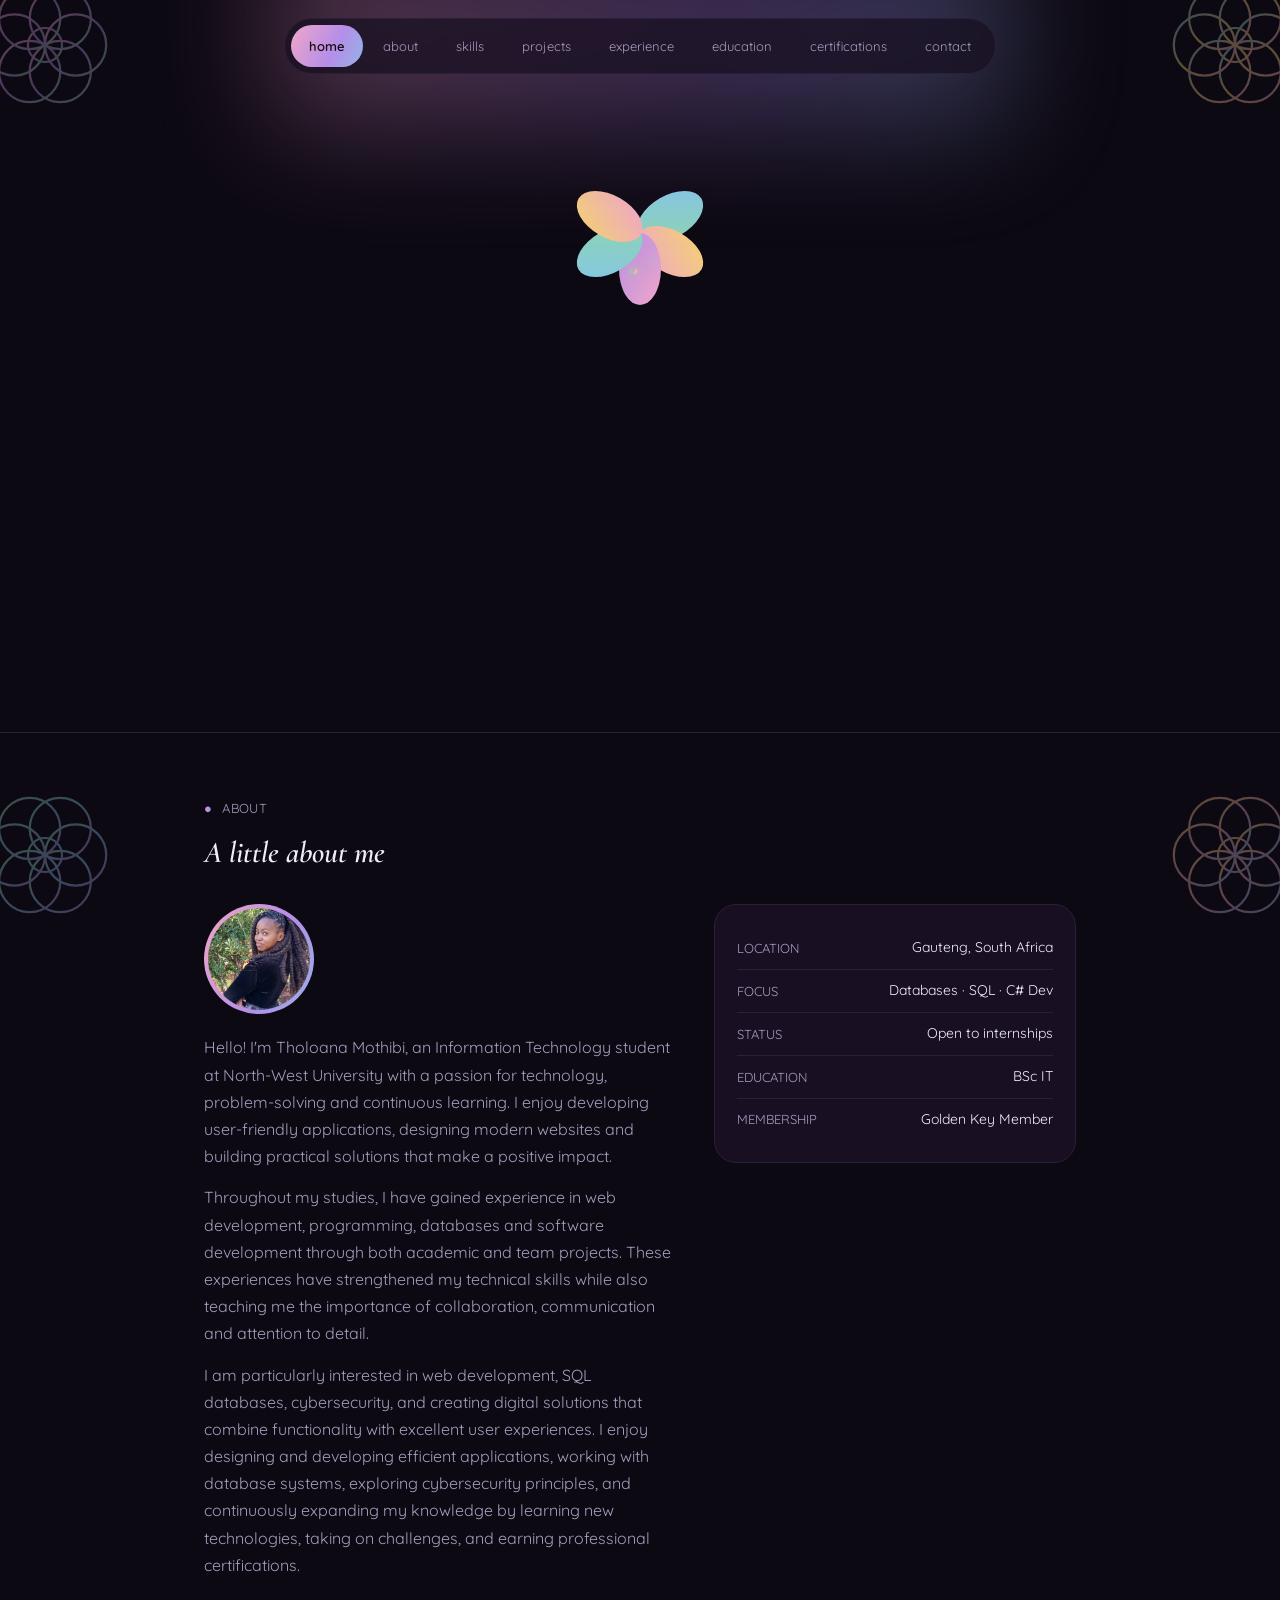
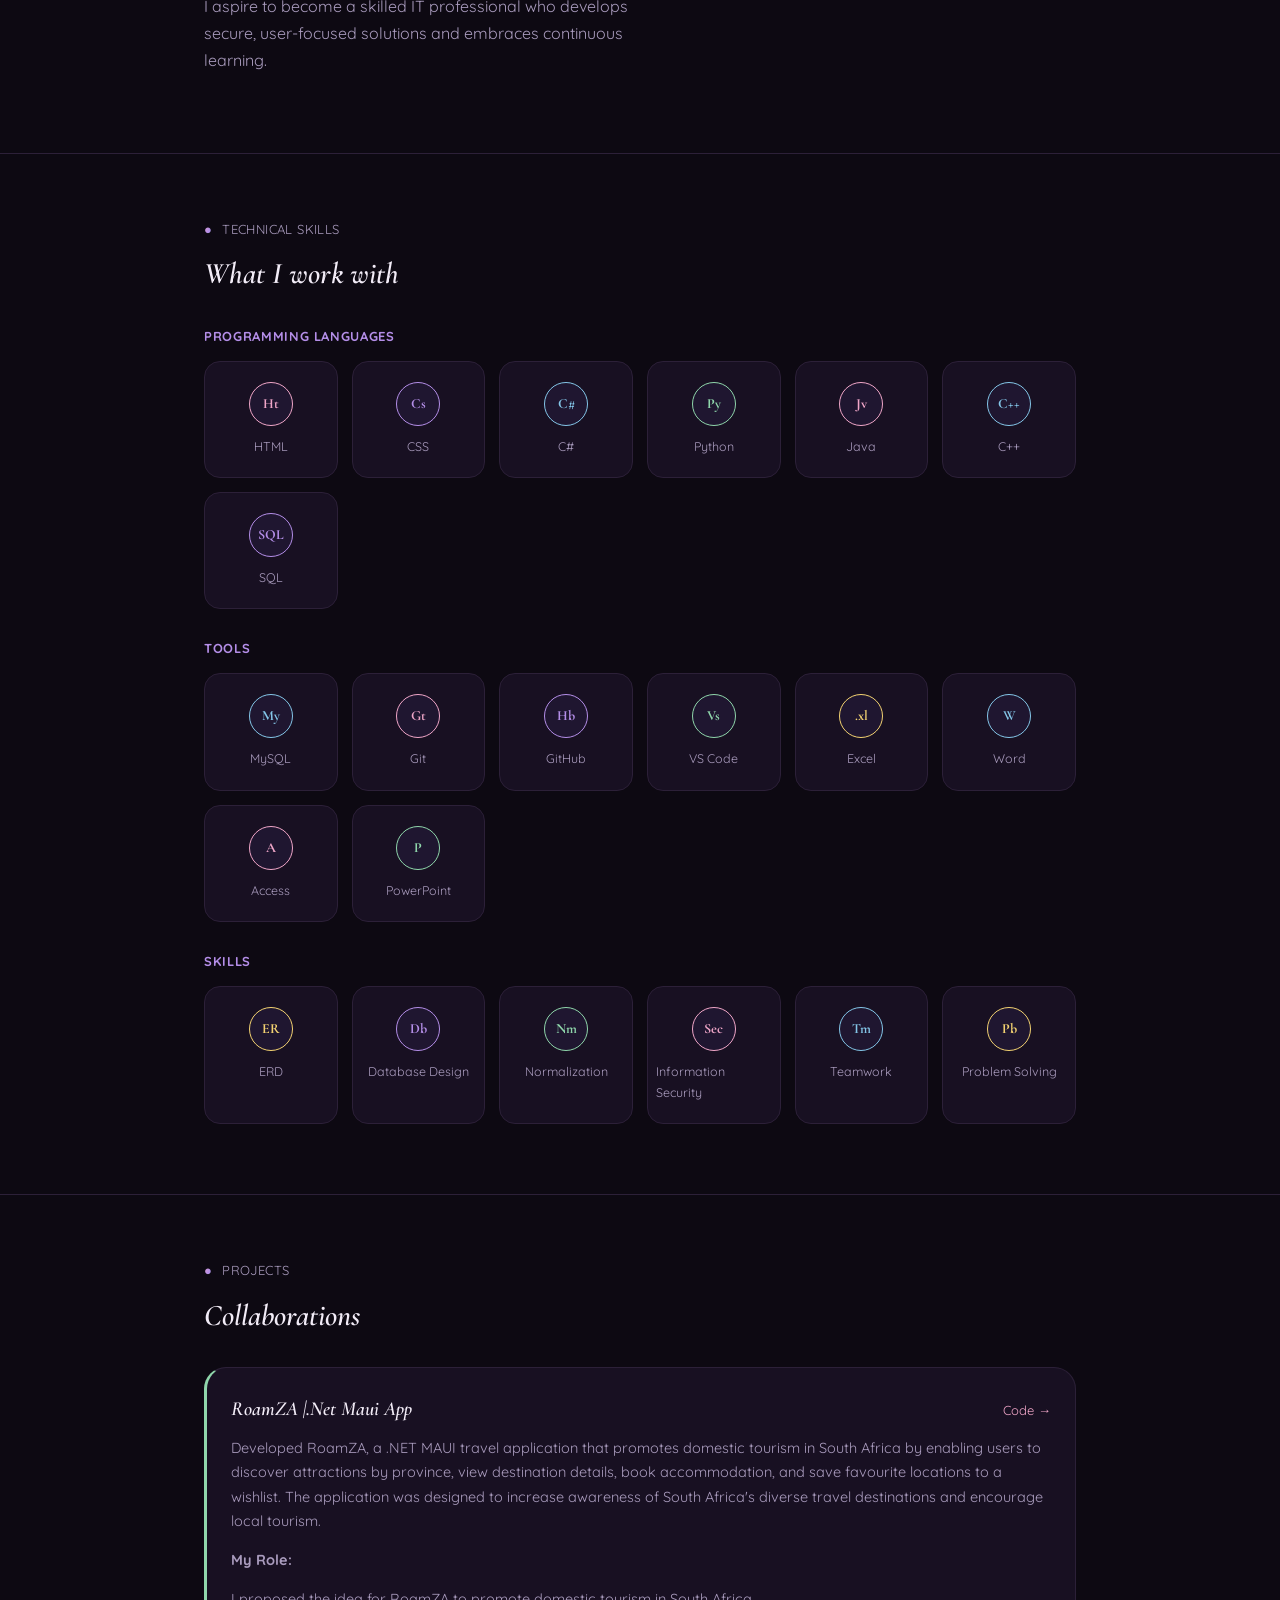
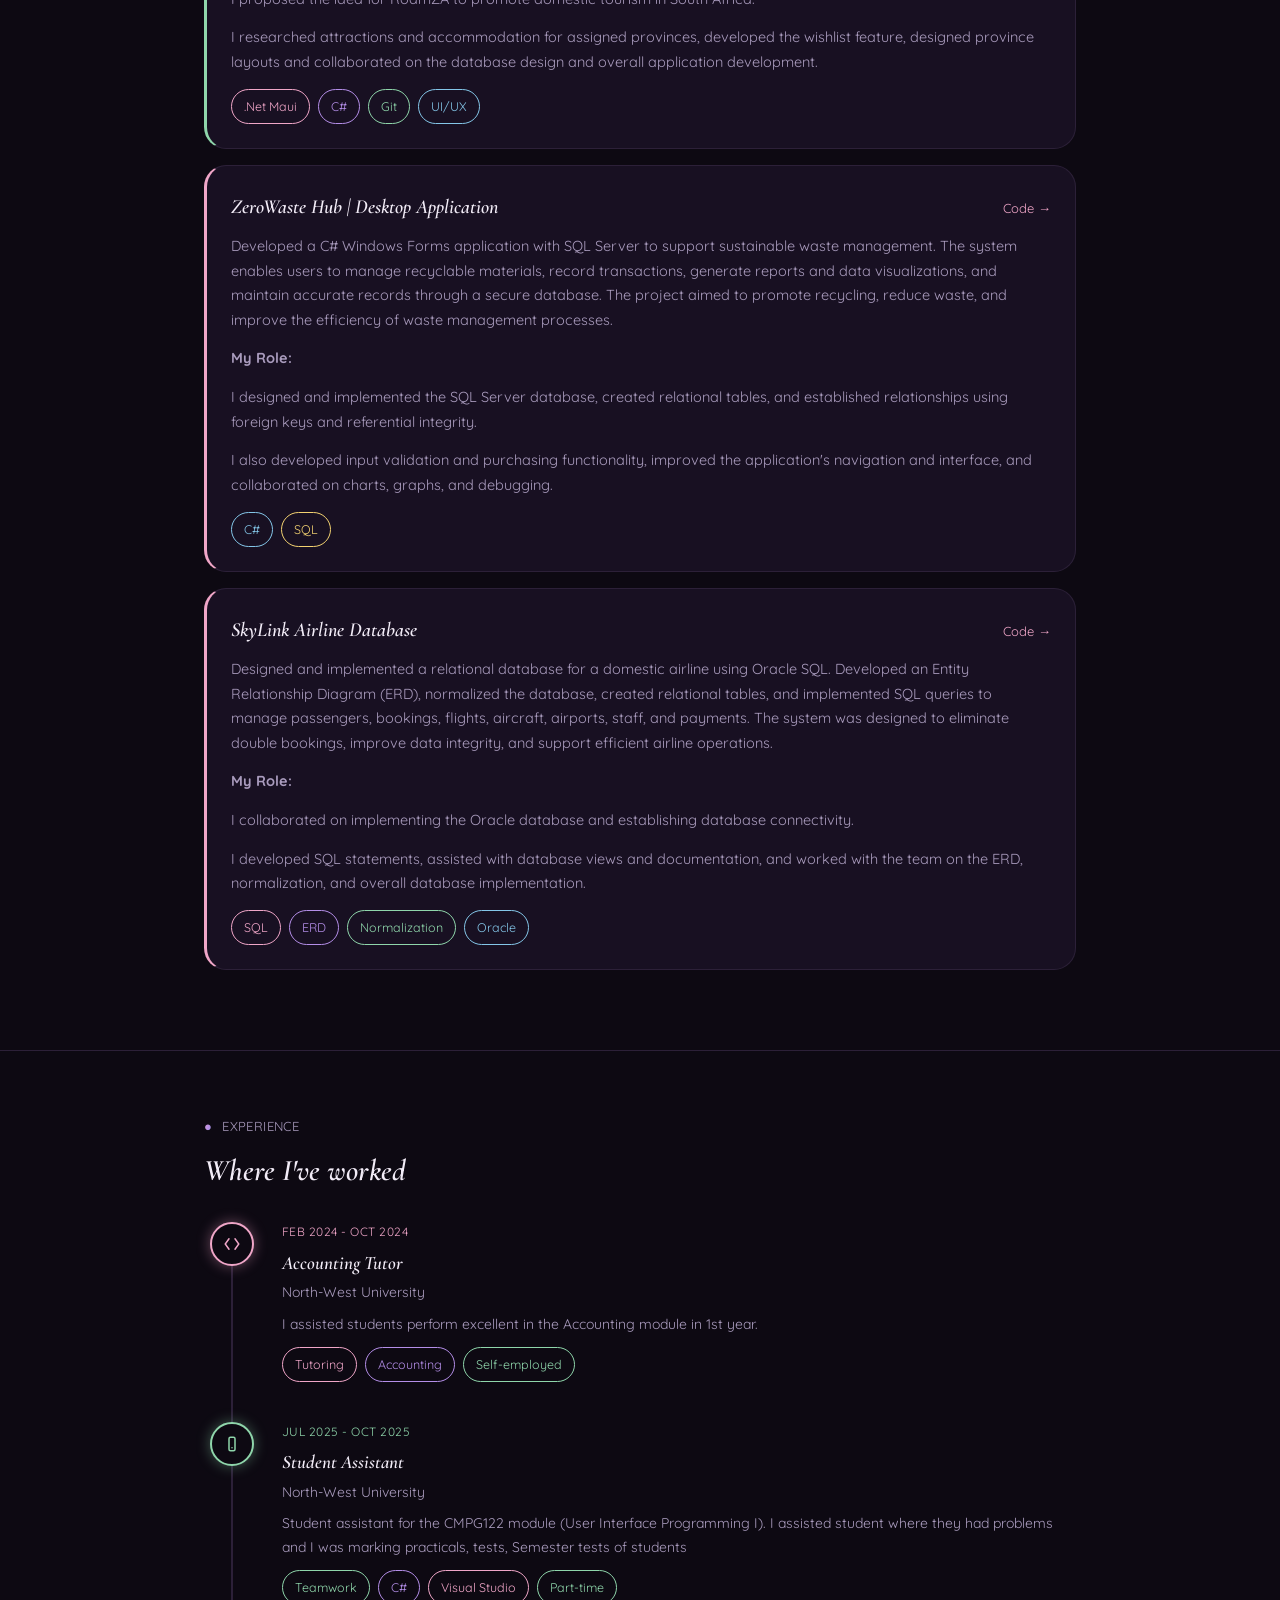
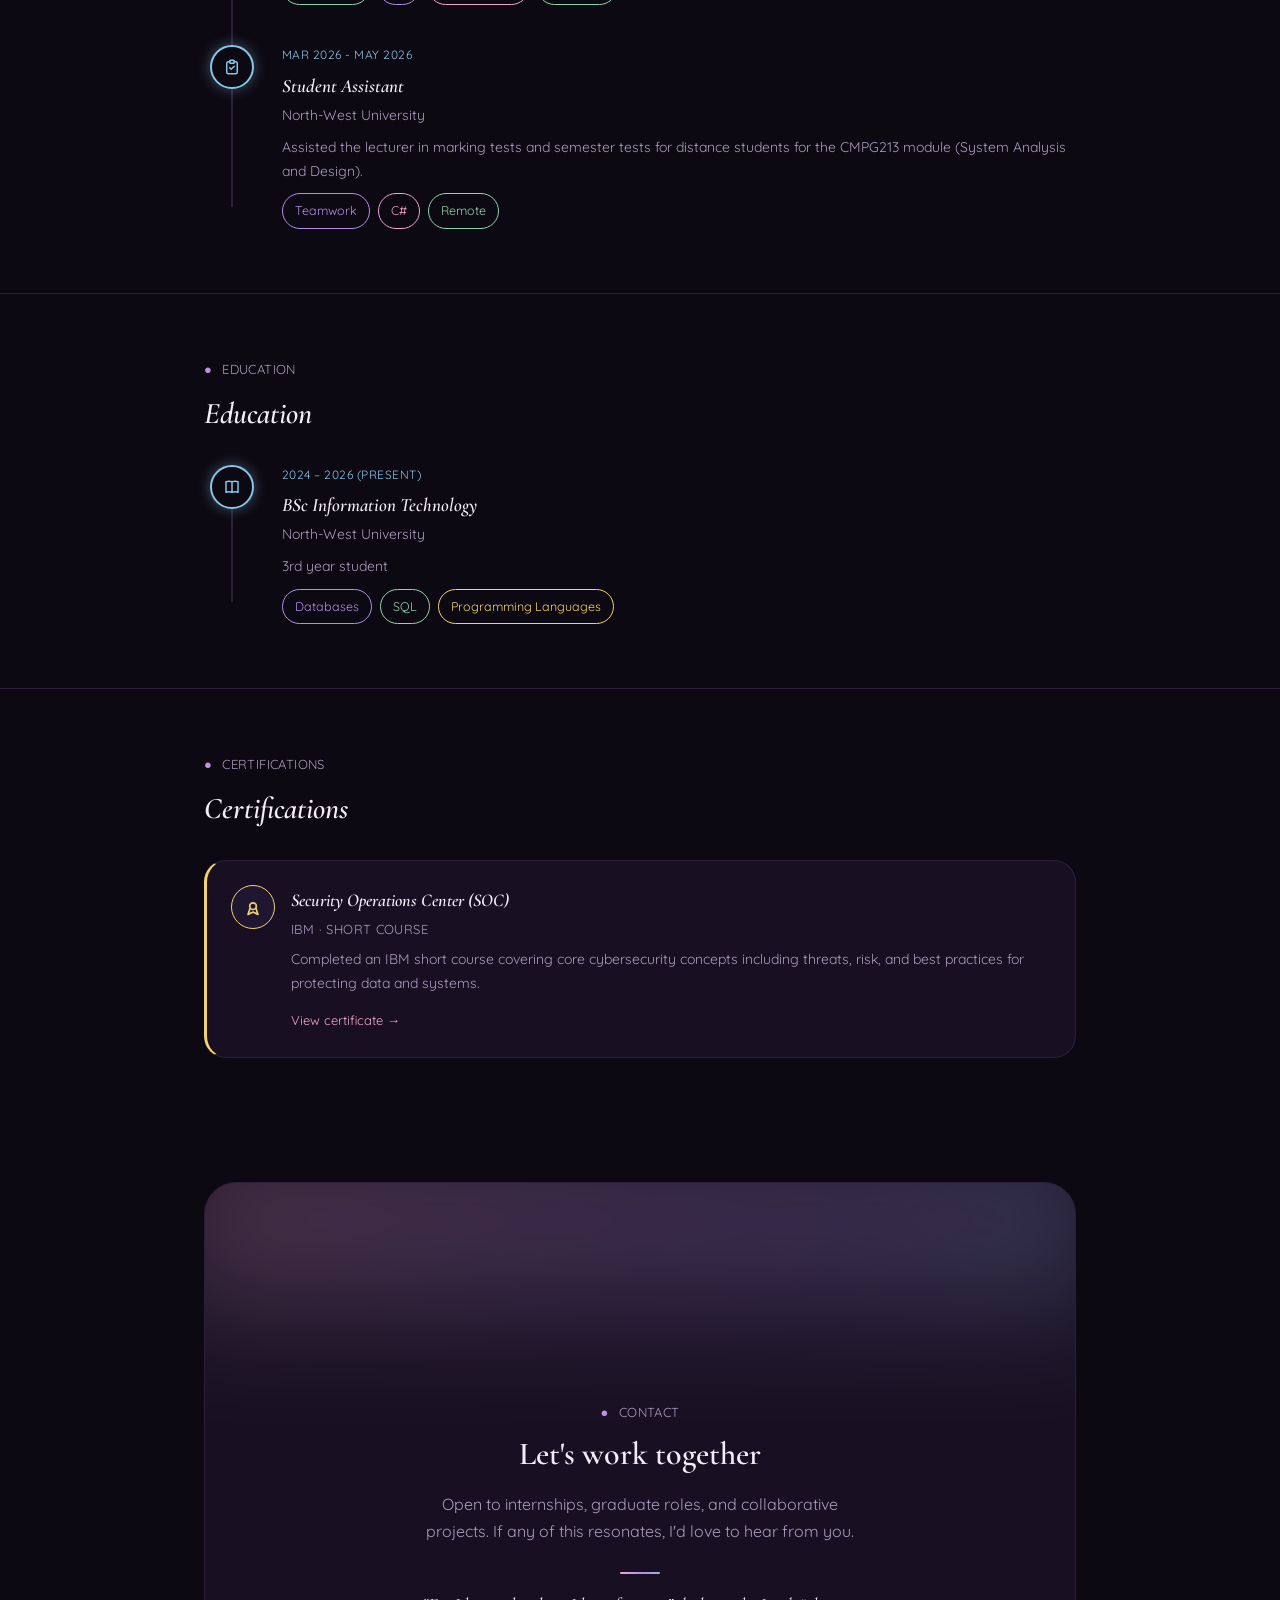
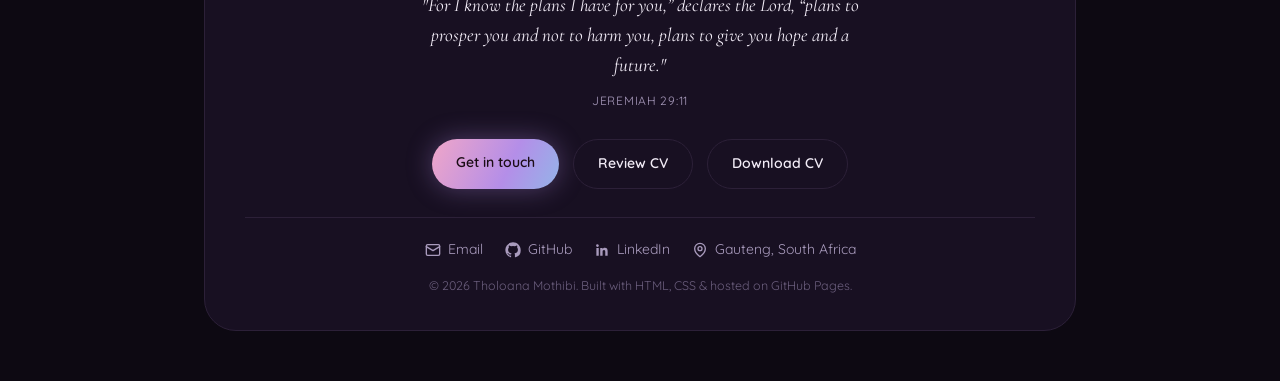
==== commit c09fb9b5: "Update index.html" ====
--- a/index.html
+++ b/index.html
@@ -83,7 +83,7 @@
       <p class="lede">I like building things that work cleanly underneath and feel good to use on top — from well-structured databases to interfaces people enjoy. Currently open to internships and collaborative projects.</p>
       <div class="cta-row">
         <a class="btn btn-primary" href="#projects">View projects</a>
-        <a class="btn btn-ghost" href="/cv.pdf">Download CV</a>
+        <a class="btn btn-ghost" href="Files/Mothibi_CV.pdf">Download CV</a>
         <a class="btn btn-ghost" href="#contact">Get in touch</a>
       </div>
     </div>
@@ -314,8 +314,8 @@
       </div>
       <div class="contact-actions">
         <a class="btn btn-primary" href="mailto:tmothibi796@gmail.com">Get in touch</a>
-        <a class="btn btn-ghost" href="File/Mothibi_CV.pdf" target="_blank">Review CV</a>
-        <a class="btn btn-ghost" href="File/Mothibi_CV.pdf" download>Download CV</a>
+        <a class="btn btn-ghost" href="Files/Mothibi_CV.pdf" target="_blank">Review CV</a>
+        <a class="btn btn-ghost" href="Files/Mothibi_CV.pdf" download>Download CV</a>
       </div>
       <hr class="contact-divider">
       <div class="social-row">
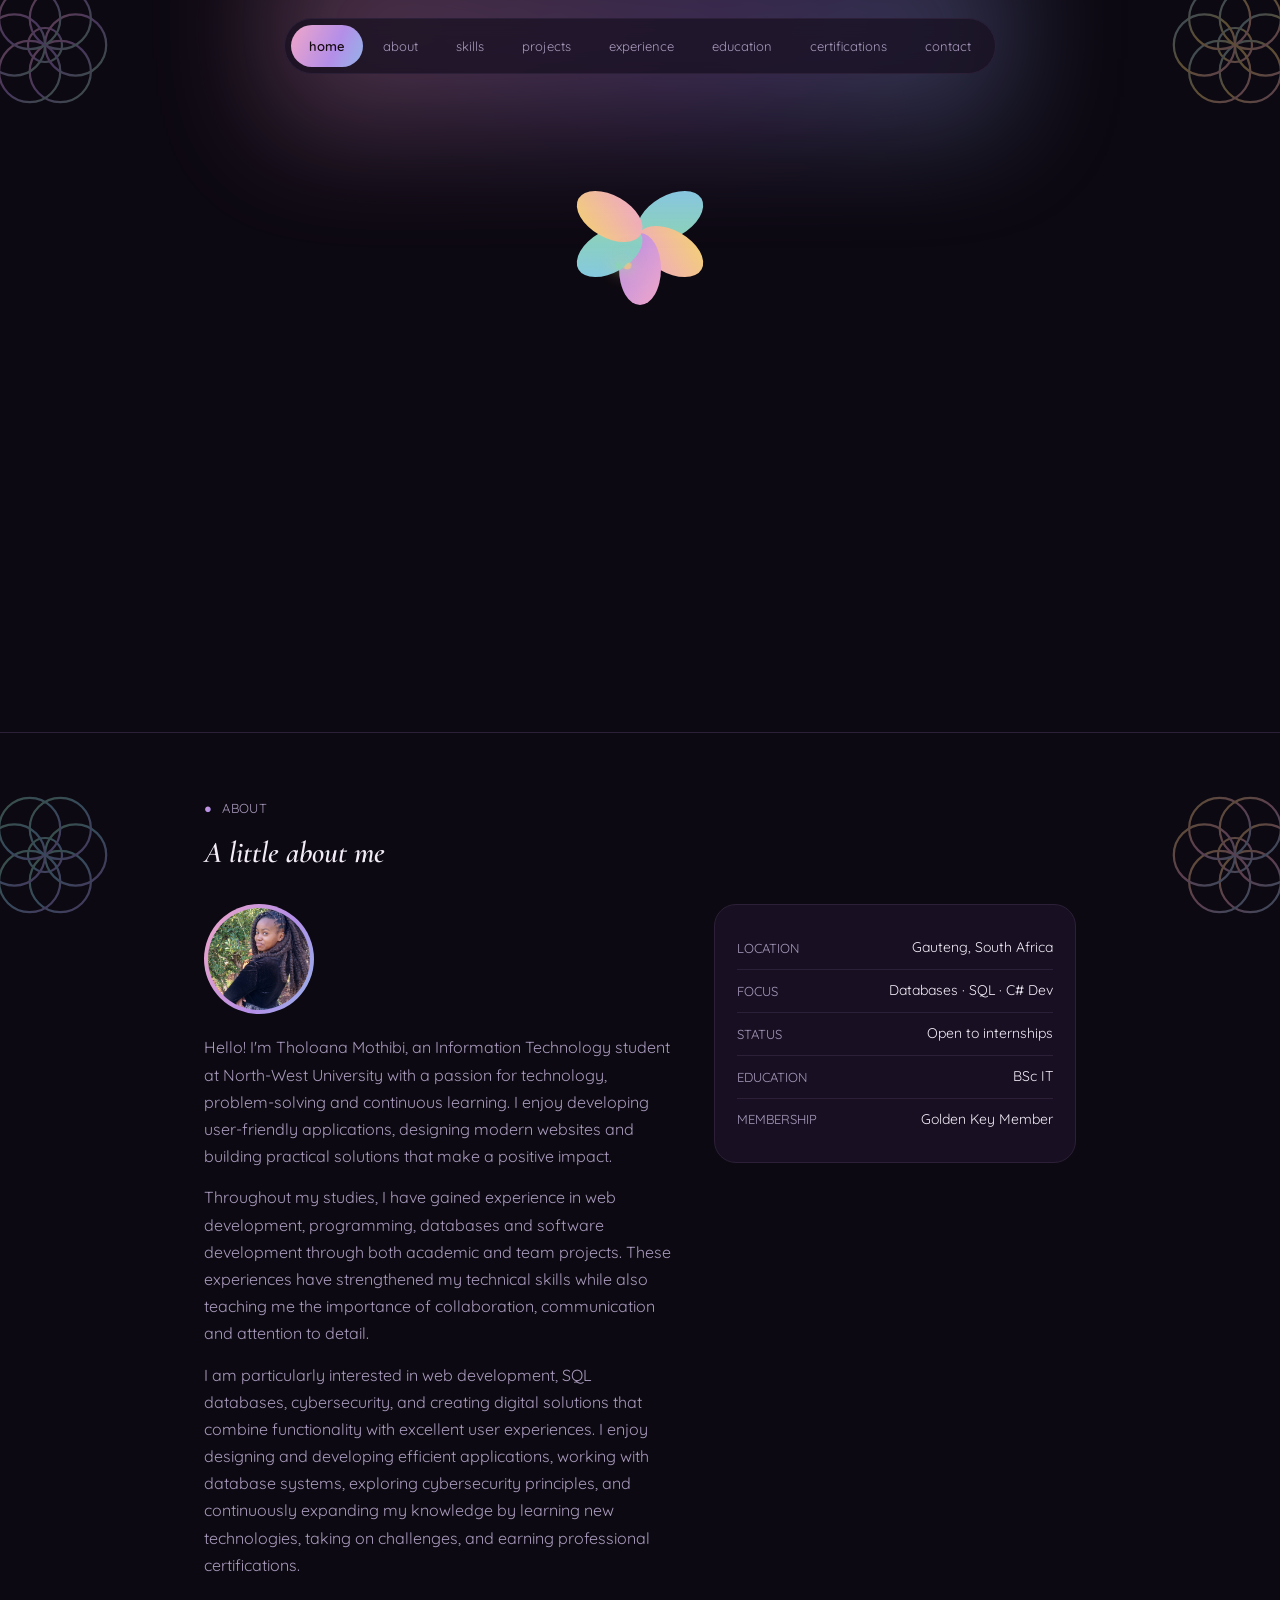
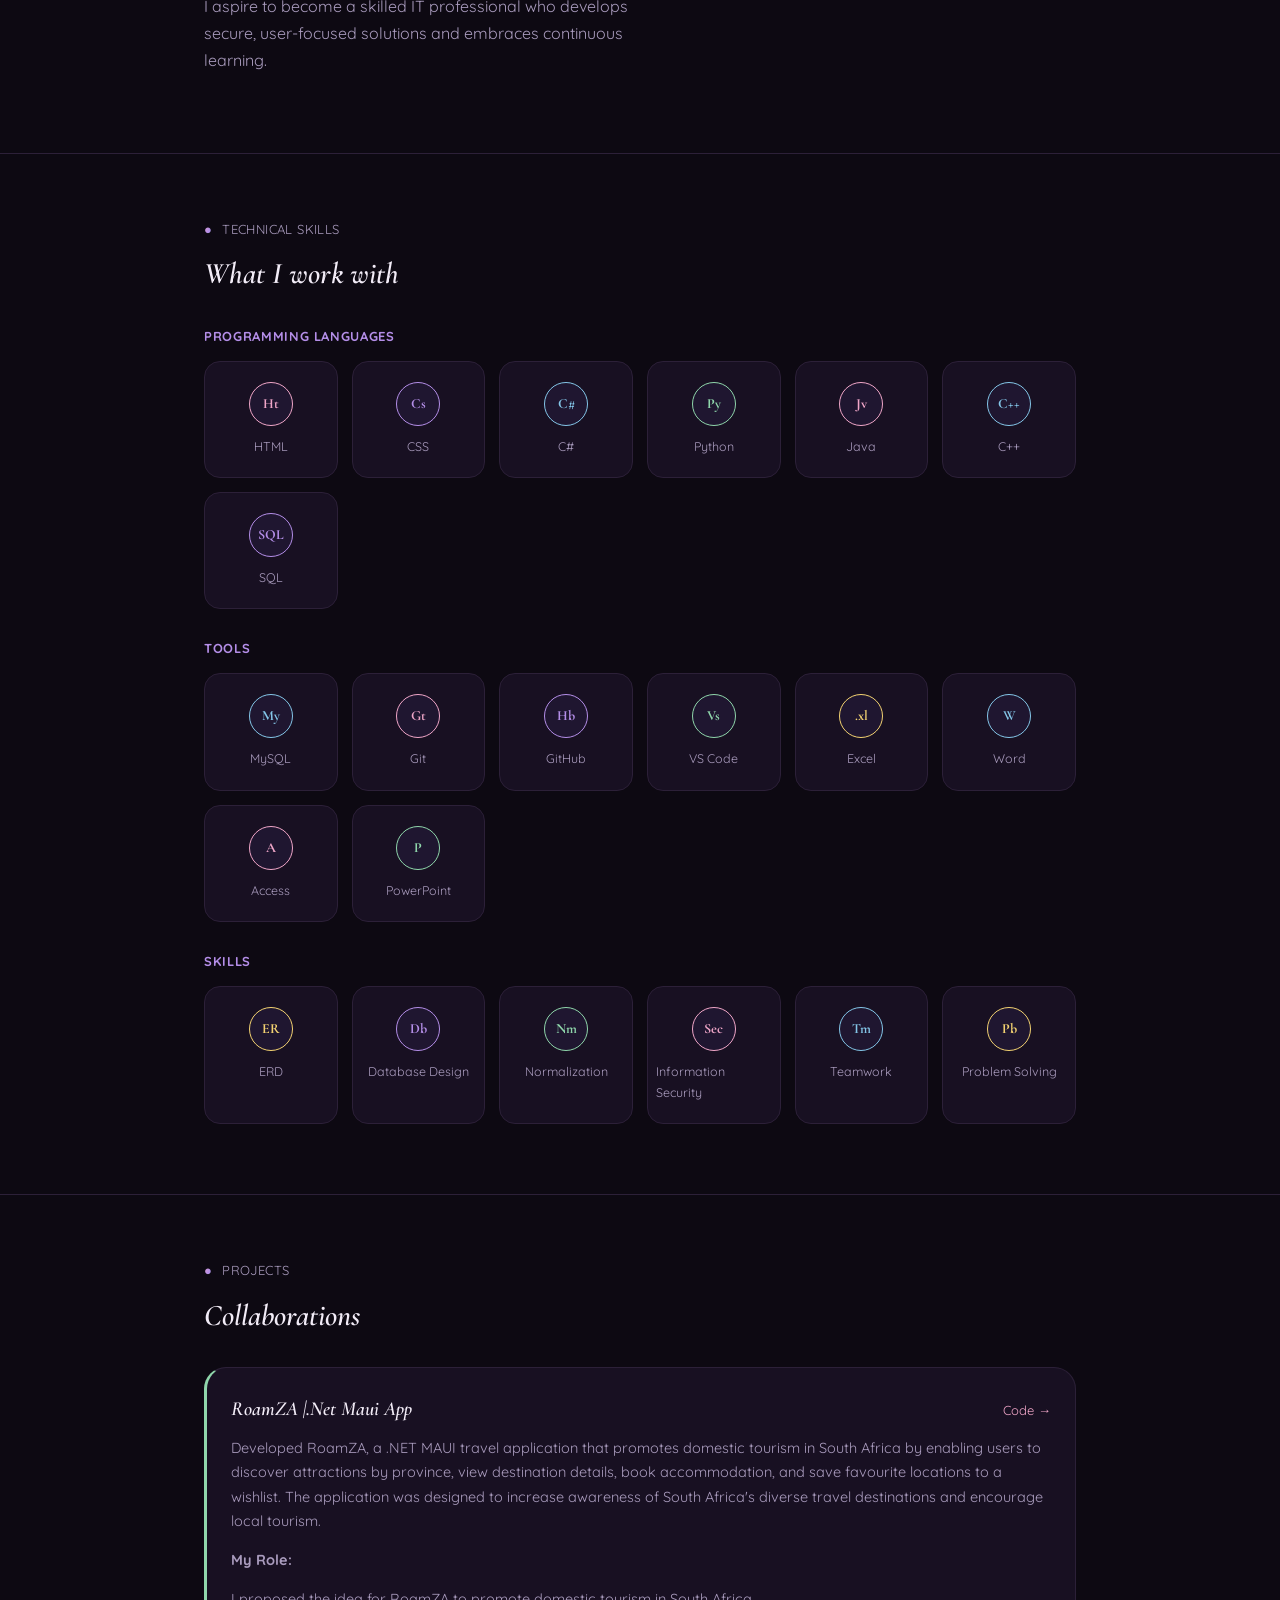
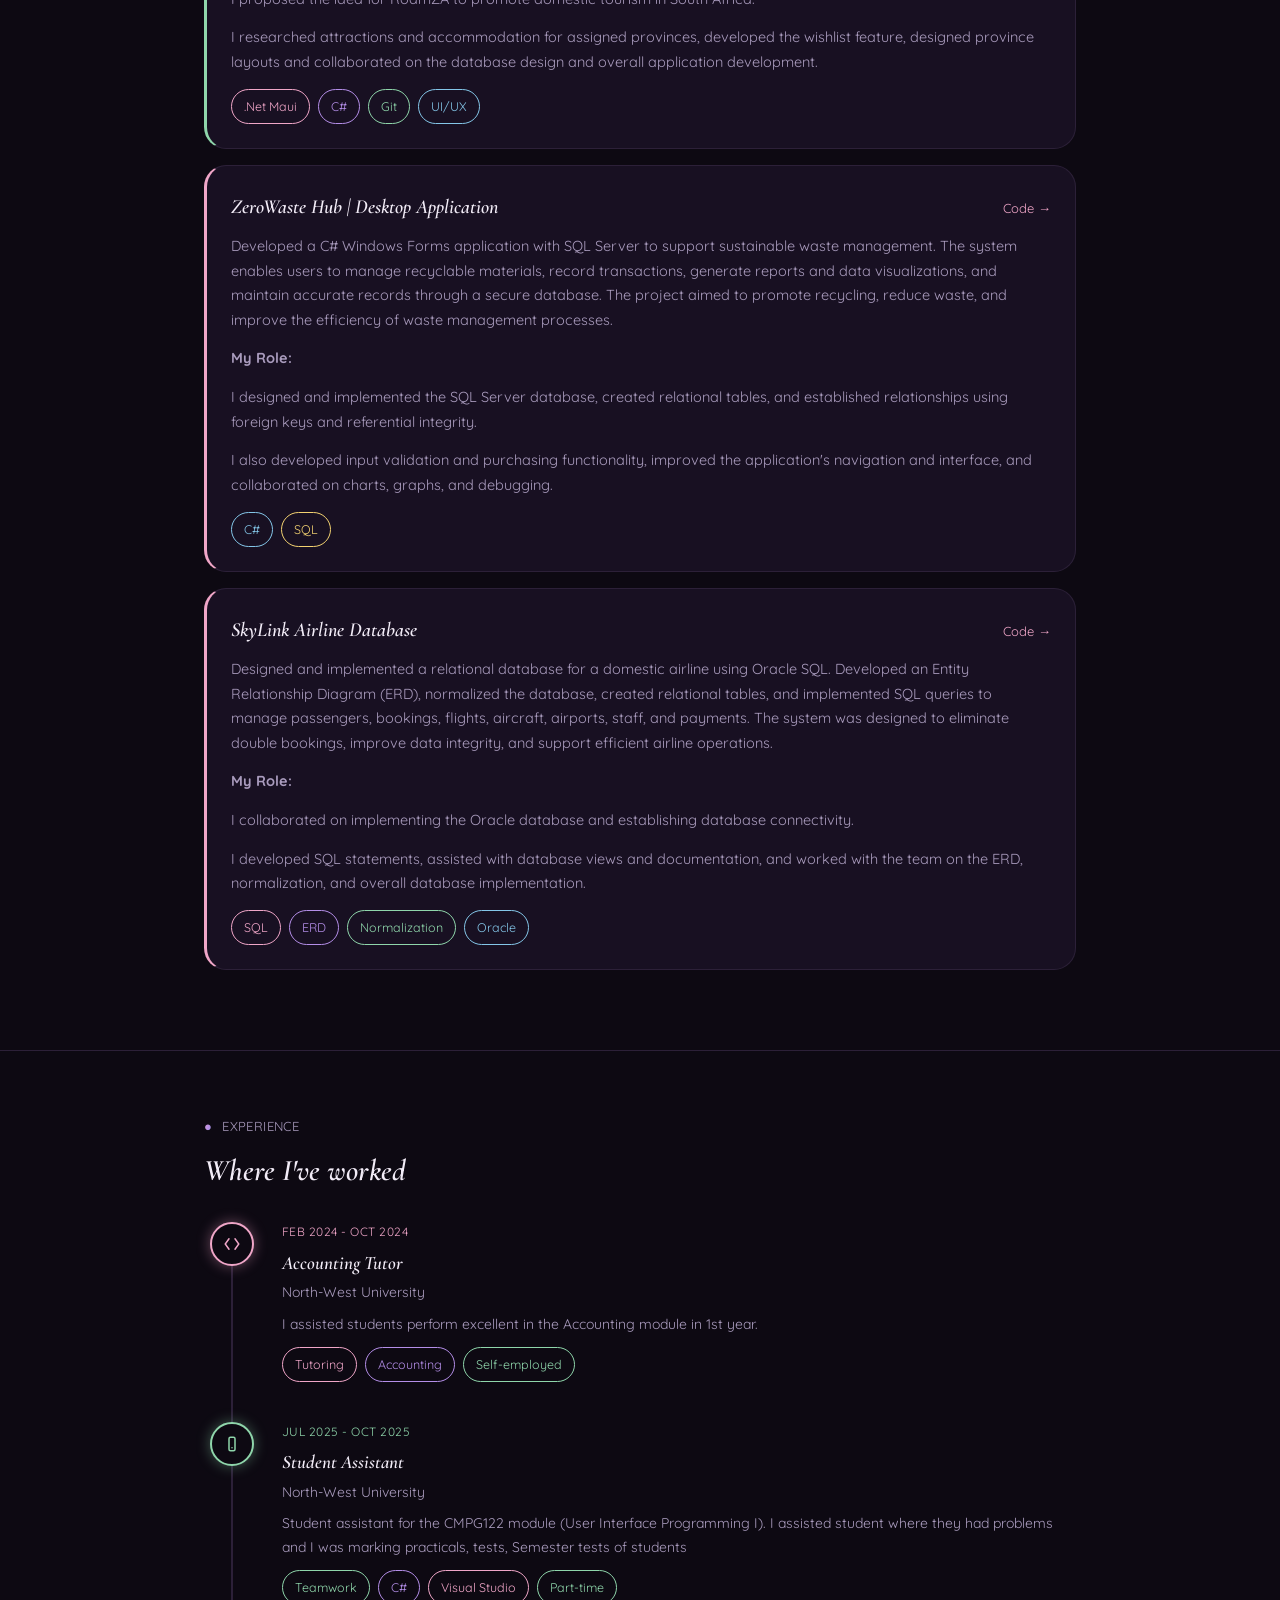
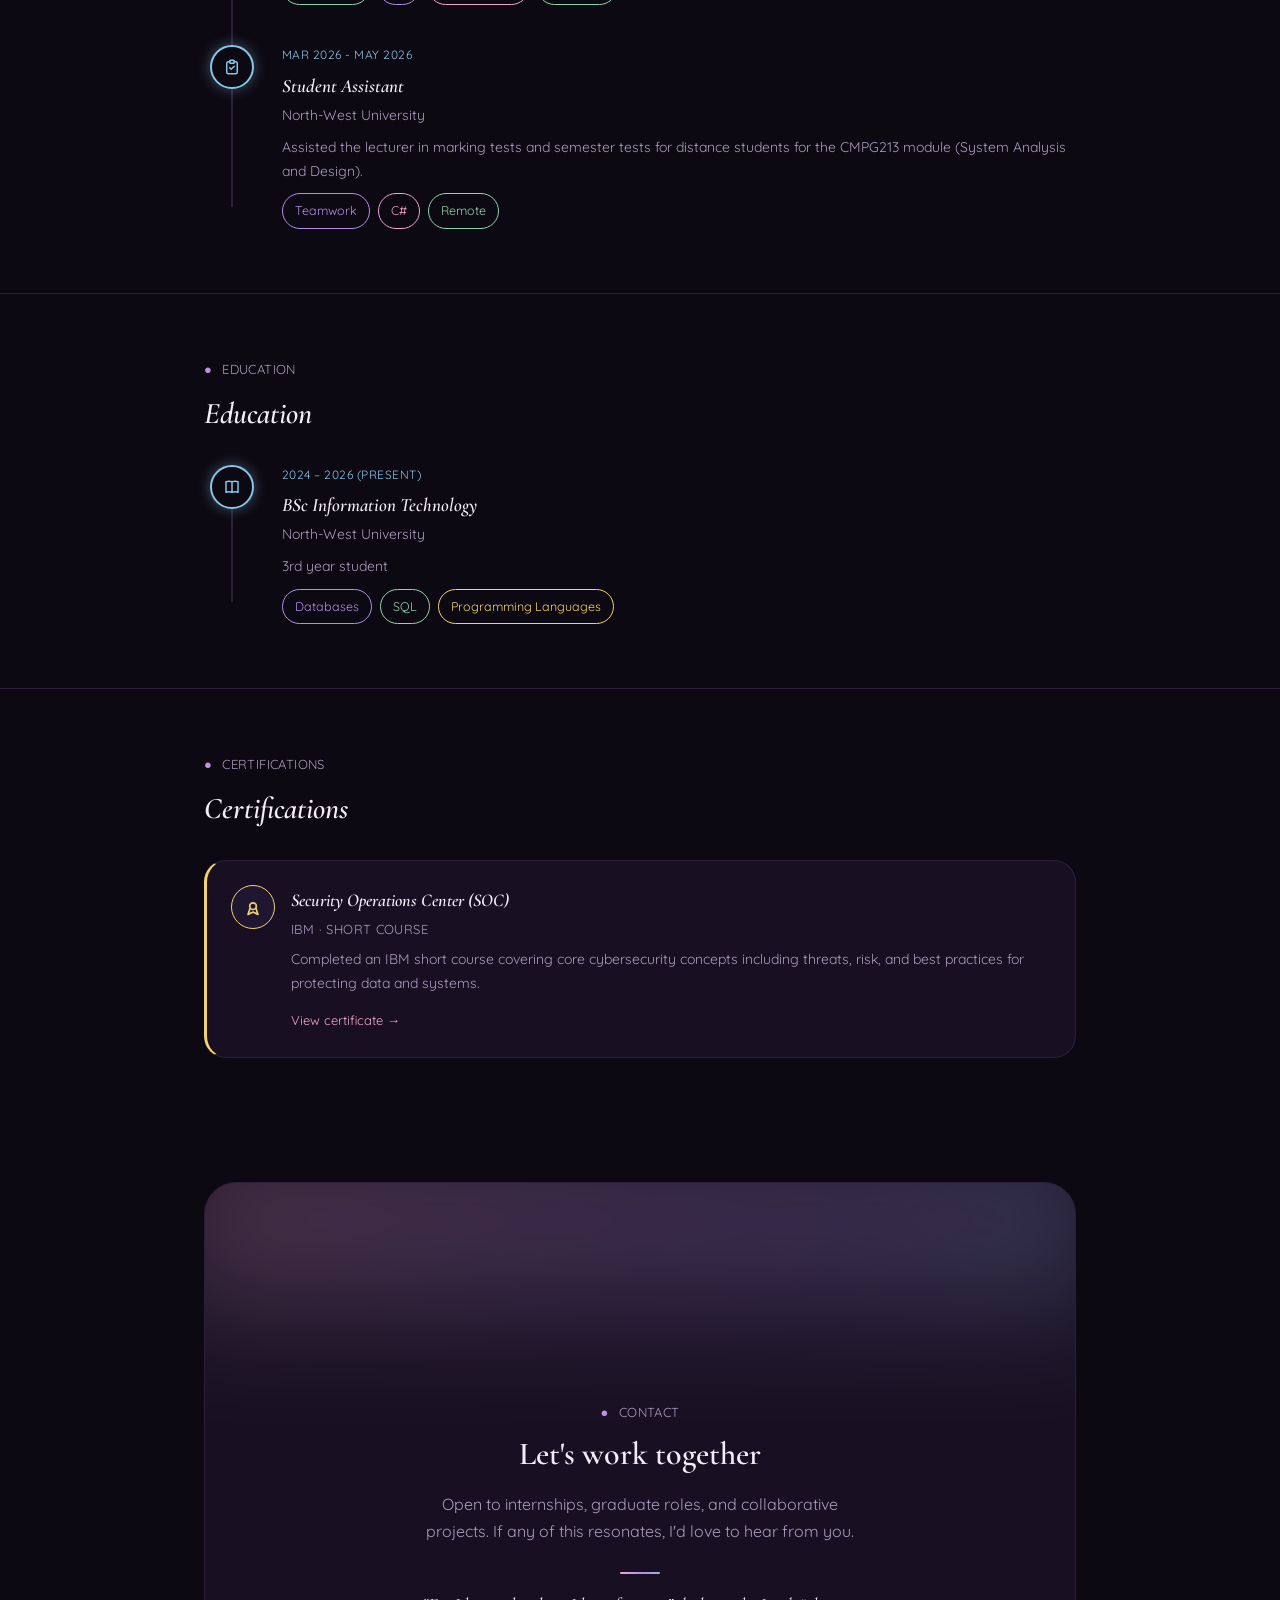
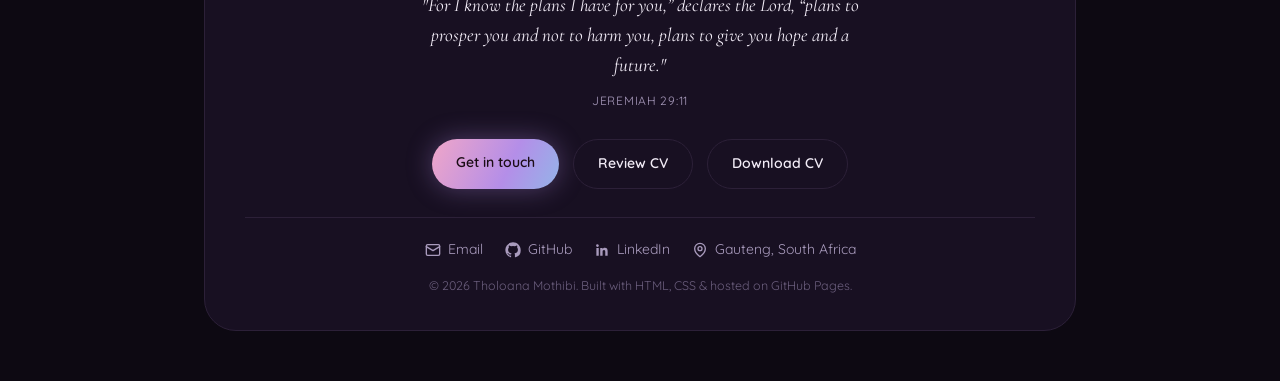
==== commit f7b000ff: "Update index.html" ====
--- a/index.html
+++ b/index.html
@@ -83,7 +83,7 @@
       <p class="lede">I like building things that work cleanly underneath and feel good to use on top — from well-structured databases to interfaces people enjoy. Currently open to internships and collaborative projects.</p>
       <div class="cta-row">
         <a class="btn btn-primary" href="#projects">View projects</a>
-        <a class="btn btn-ghost" href="Files/Mothibi_CV.pdf">Download CV</a>
+        <a class="btn btn-ghost" href="File/Mothibi_CV.pdf">Download CV</a>
         <a class="btn btn-ghost" href="#contact">Get in touch</a>
       </div>
     </div>
@@ -314,8 +314,8 @@
       </div>
       <div class="contact-actions">
         <a class="btn btn-primary" href="mailto:tmothibi796@gmail.com">Get in touch</a>
-        <a class="btn btn-ghost" href="Files/Mothibi_CV.pdf" target="_blank">Review CV</a>
-        <a class="btn btn-ghost" href="Files/Mothibi_CV.pdf" download>Download CV</a>
+        <a class="btn btn-ghost" href="File/Mothibi_CV.pdf" target="_blank">Review CV</a>
+        <a class="btn btn-ghost" href="File/Mothibi_CV.pdf" download>Download CV</a>
       </div>
       <hr class="contact-divider">
       <div class="social-row">
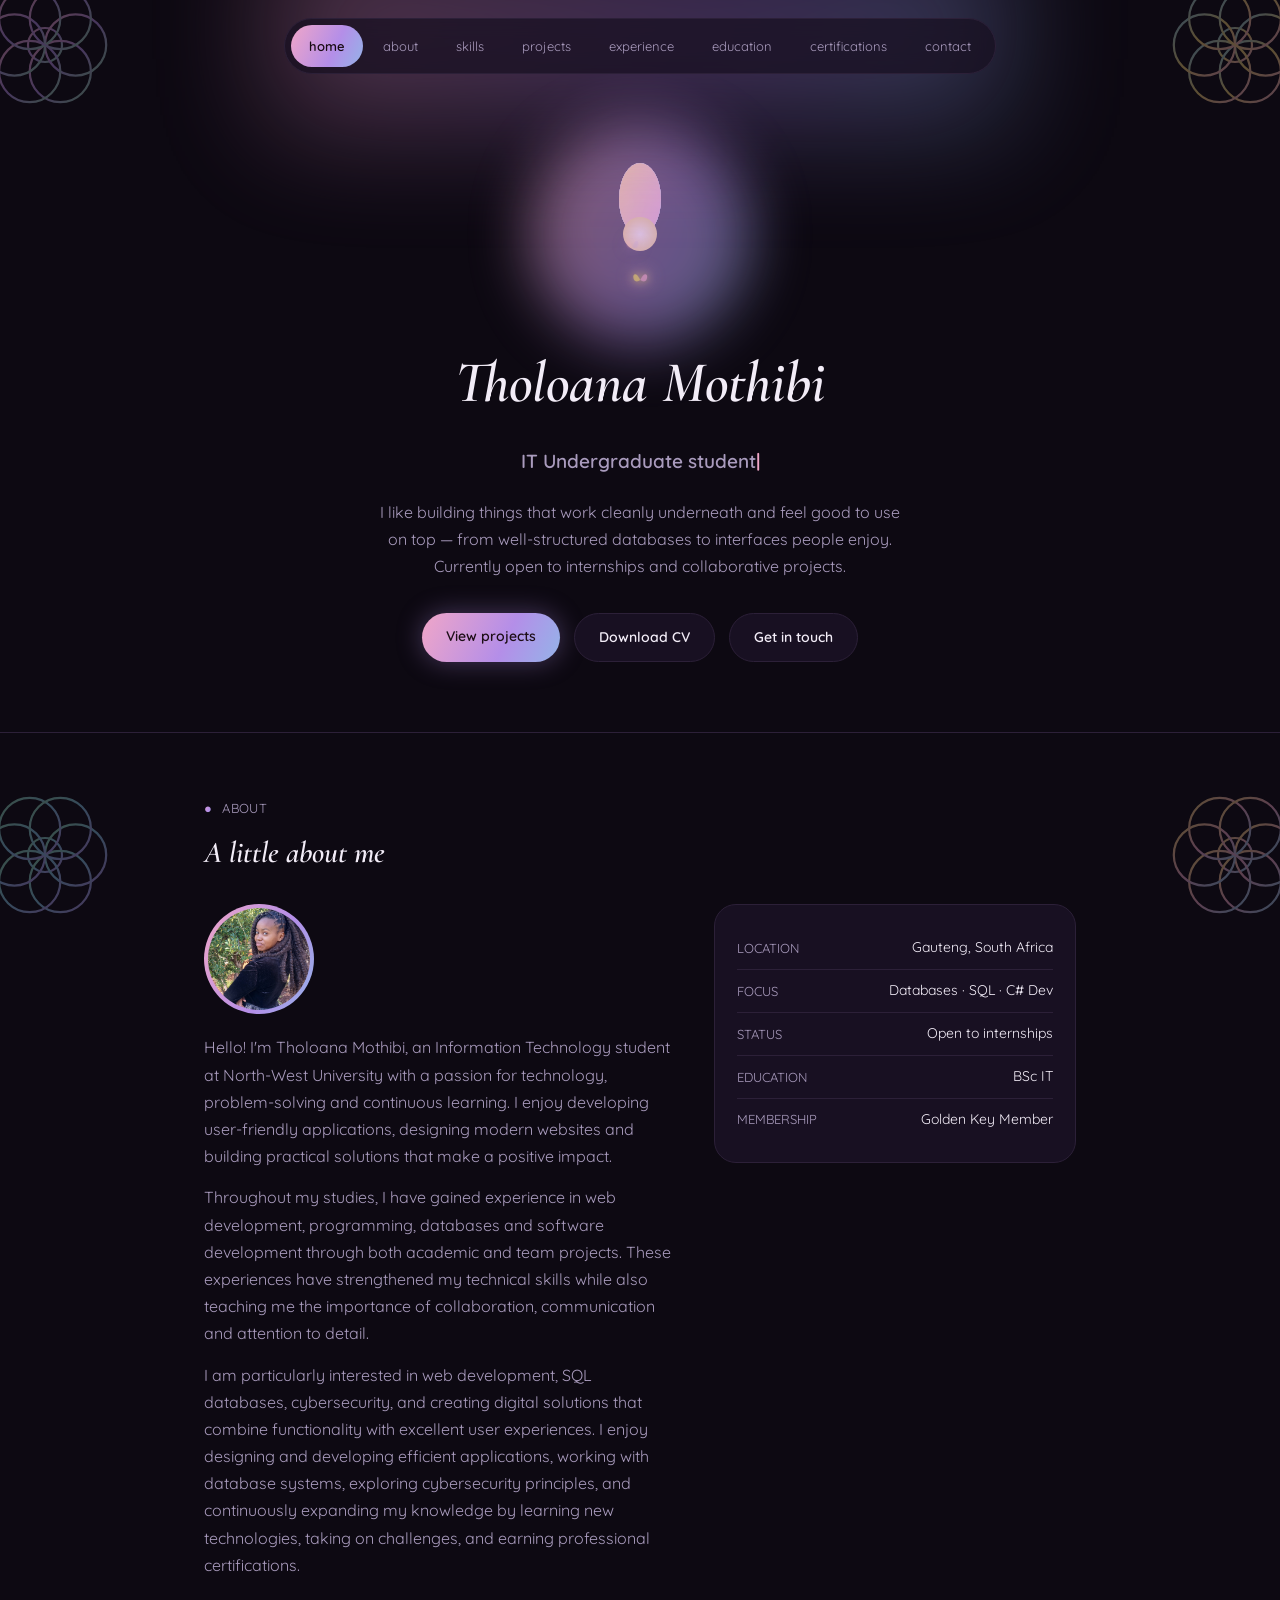
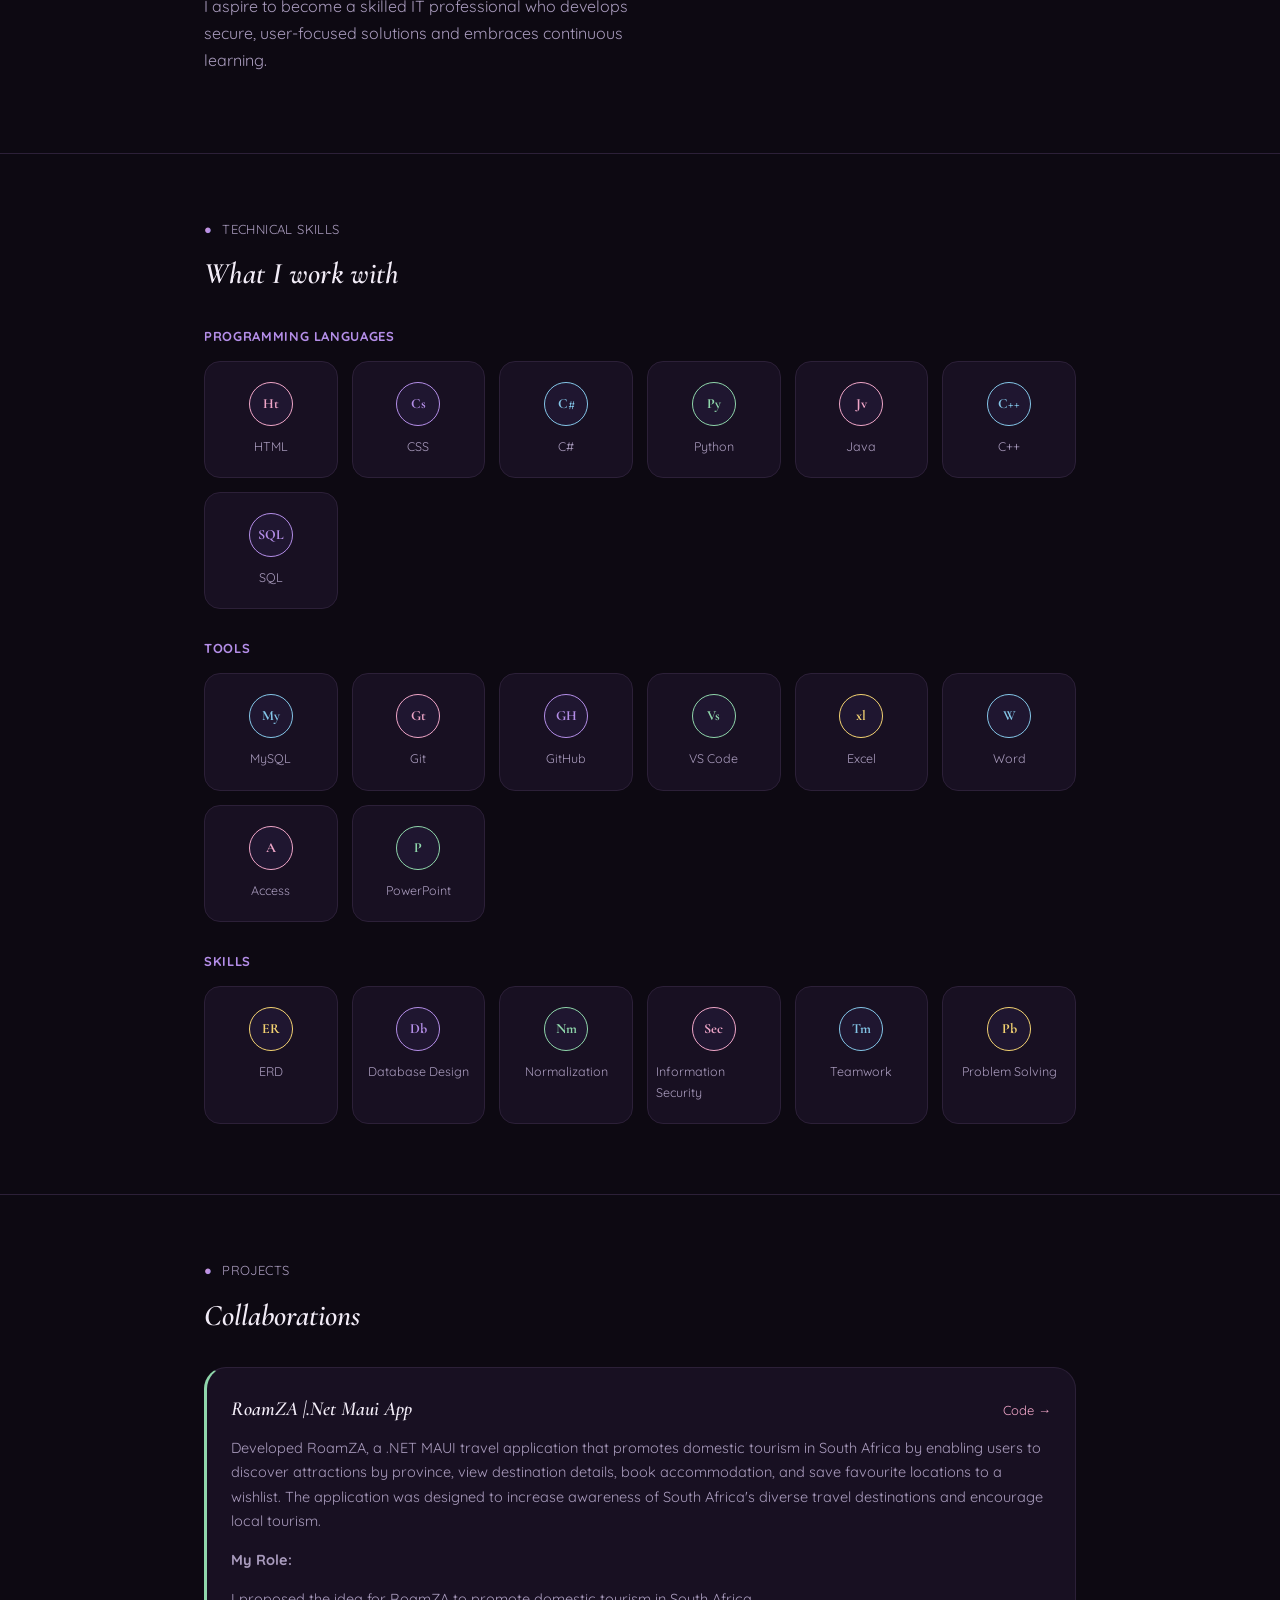
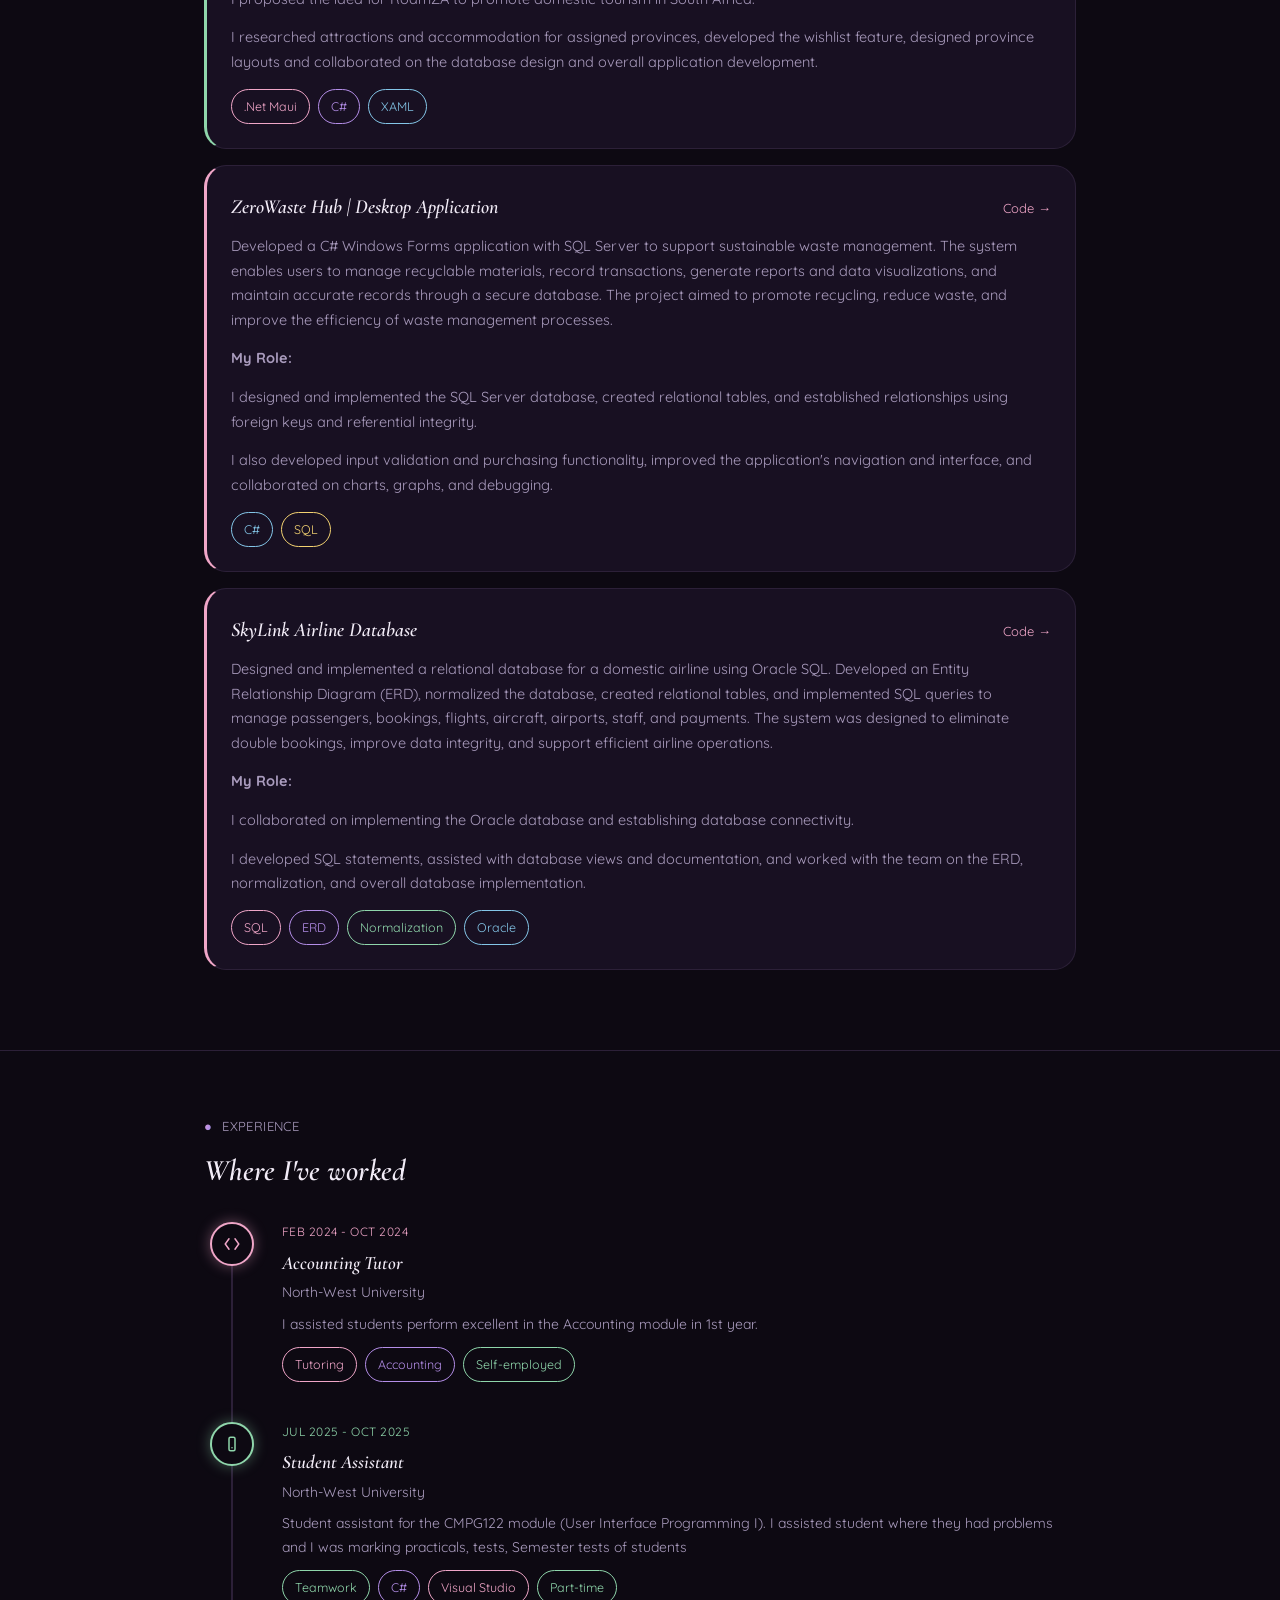
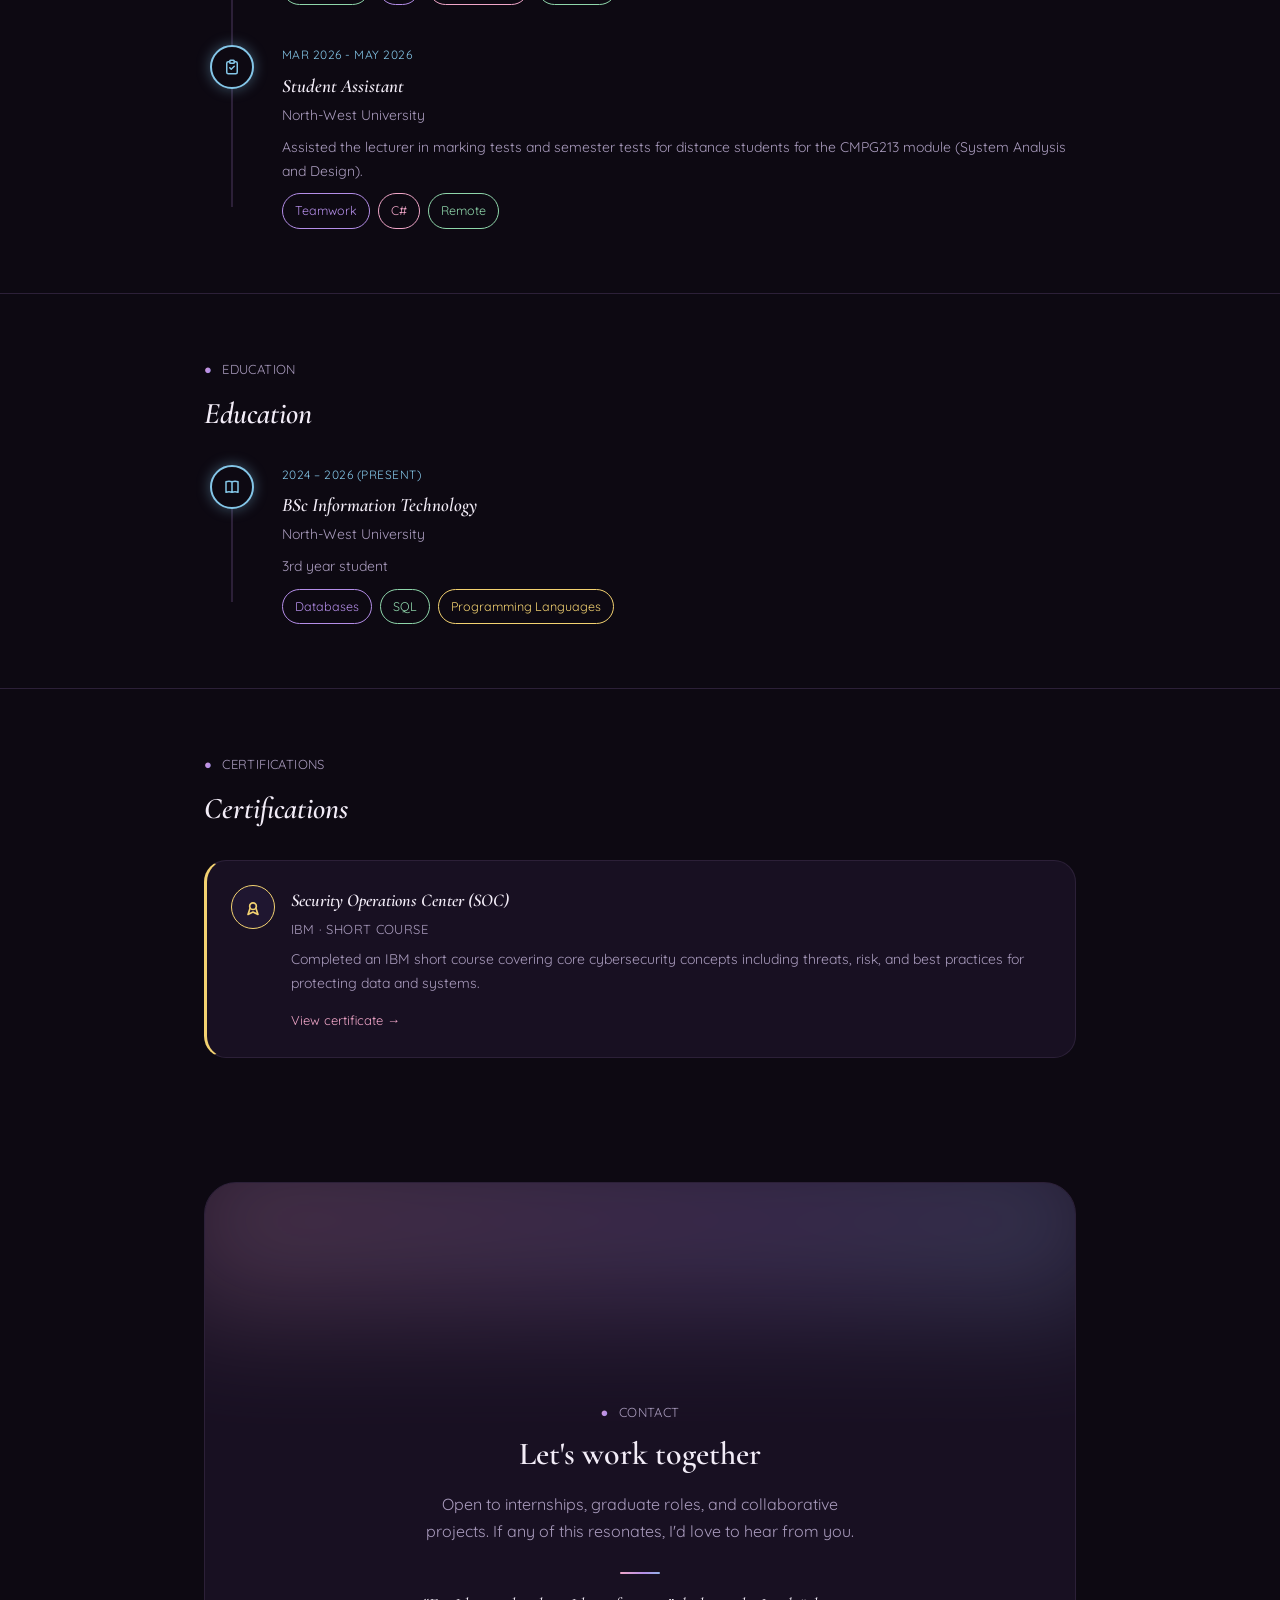
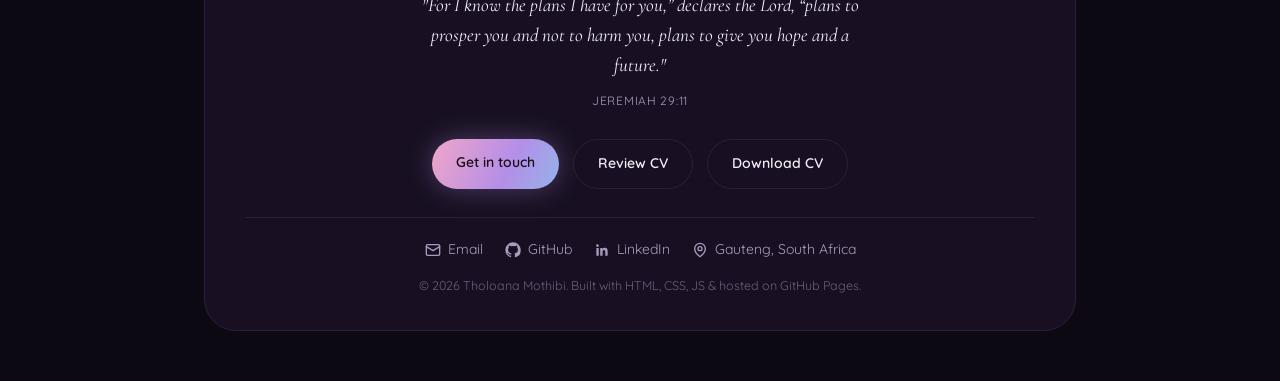
==== commit 97467843: "Update index.html" ====
--- a/index.html
+++ b/index.html
@@ -139,9 +139,9 @@
     <div class="skills-grid">
       <div class="skill-chip"><div class="skill-icon c4">My</div><span>MySQL</span></div>
       <div class="skill-chip"><div class="skill-icon c1">Gt</div><span>Git</span></div>
-      <div class="skill-chip"><div class="skill-icon c2">Hb</div><span>GitHub</span></div>
+      <div class="skill-chip"><div class="skill-icon c2">GH</div><span>GitHub</span></div>
       <div class="skill-chip"><div class="skill-icon c3">Vs</div><span>VS Code</span></div>
-      <div class="skill-chip"><div class="skill-icon c5">.xl</div><span>Excel</span></div>
+      <div class="skill-chip"><div class="skill-icon c5">xl</div><span>Excel</span></div>
       <div class="skill-chip"><div class="skill-icon c4">W</div><span>Word</span></div>
       <div class="skill-chip"><div class="skill-icon c1">A</div><span>Access</span></div>
       <div class="skill-chip"><div class="skill-icon c3">P</div><span>PowerPoint</span></div>
@@ -152,7 +152,7 @@
       <div class="skill-chip"><div class="skill-icon c5">ER</div><span>ERD</span></div>
       <div class="skill-chip"><div class="skill-icon c2">Db</div><span>Database Design</span></div>
       <div class="skill-chip"><div class="skill-icon c3">Nm</div><span>Normalization</span></div>
-      <div class="skill-chip"><div class="skill-icon c1">Sec</div><span> Information Security</span></div>
+      <div class="skill-chip"><div class="skill-icon c1">Sec</div><span>Information Security</span></div>
       <div class="skill-chip"><div class="skill-icon c4">Tm</div><span>Teamwork</span></div>
       <div class="skill-chip"><div class="skill-icon c5">Pb</div><span>Problem Solving</span></div>
     </div>
@@ -177,7 +177,7 @@
       <p>I proposed the idea for RoamZA to promote domestic tourism in South Africa. </p>
       <p>I researched attractions and accommodation for assigned provinces, developed the wishlist feature, designed province layouts and collaborated on the database design and overall application development.</p>
       <div class="tag-row">
-        <span class="tag c1">.Net Maui</span><span class="tag c2">C#</span><span class="tag c3">Git</span><span class="tag c4">UI/UX</span>
+        <span class="tag c1">.Net Maui</span><span class="tag c2">C#</span><span class="tag c4">XAML</span>
       </div>
     </div>
 
@@ -324,7 +324,7 @@
         <a href="https://www.linkedin.com/in/tholoana-mothibi" target="_blank"><svg viewBox="0 0 24 24" fill="currentColor"><path d="M20.45 20.45h-3.56v-5.57c0-1.33-.02-3.04-1.85-3.04-1.85 0-2.14 1.45-2.14 2.94v5.67H9.34V9h3.42v1.56h.05c.48-.9 1.64-1.85 3.38-1.85 3.6 0 4.27 2.37 4.27 5.46v6.28ZM5.34 7.43a2.07 2.07 0 1 1 0-4.13 2.07 2.07 0 0 1 0 4.13ZM7.12 20.45H3.56V9h3.56v11.45Z"/></svg>LinkedIn</a>
         <a href="#about"><svg viewBox="0 0 24 24" fill="none" stroke="currentColor" stroke-width="2" stroke-linecap="round" stroke-linejoin="round"><path d="M20 10c0 6-8 12-8 12s-8-6-8-12a8 8 0 0 1 16 0Z"/><circle cx="12" cy="10" r="3"/></svg>Gauteng, South Africa</a>
       </div>
-      <div class="copy">&copy; 2026 Tholoana Mothibi. Built with HTML, CSS &amp; hosted on GitHub Pages.</div>
+      <div class="copy">&copy; 2026 Tholoana Mothibi. Built with HTML, CSS, JS &amp; hosted on GitHub Pages.</div>
     </div>
   </div>
 </footer>
